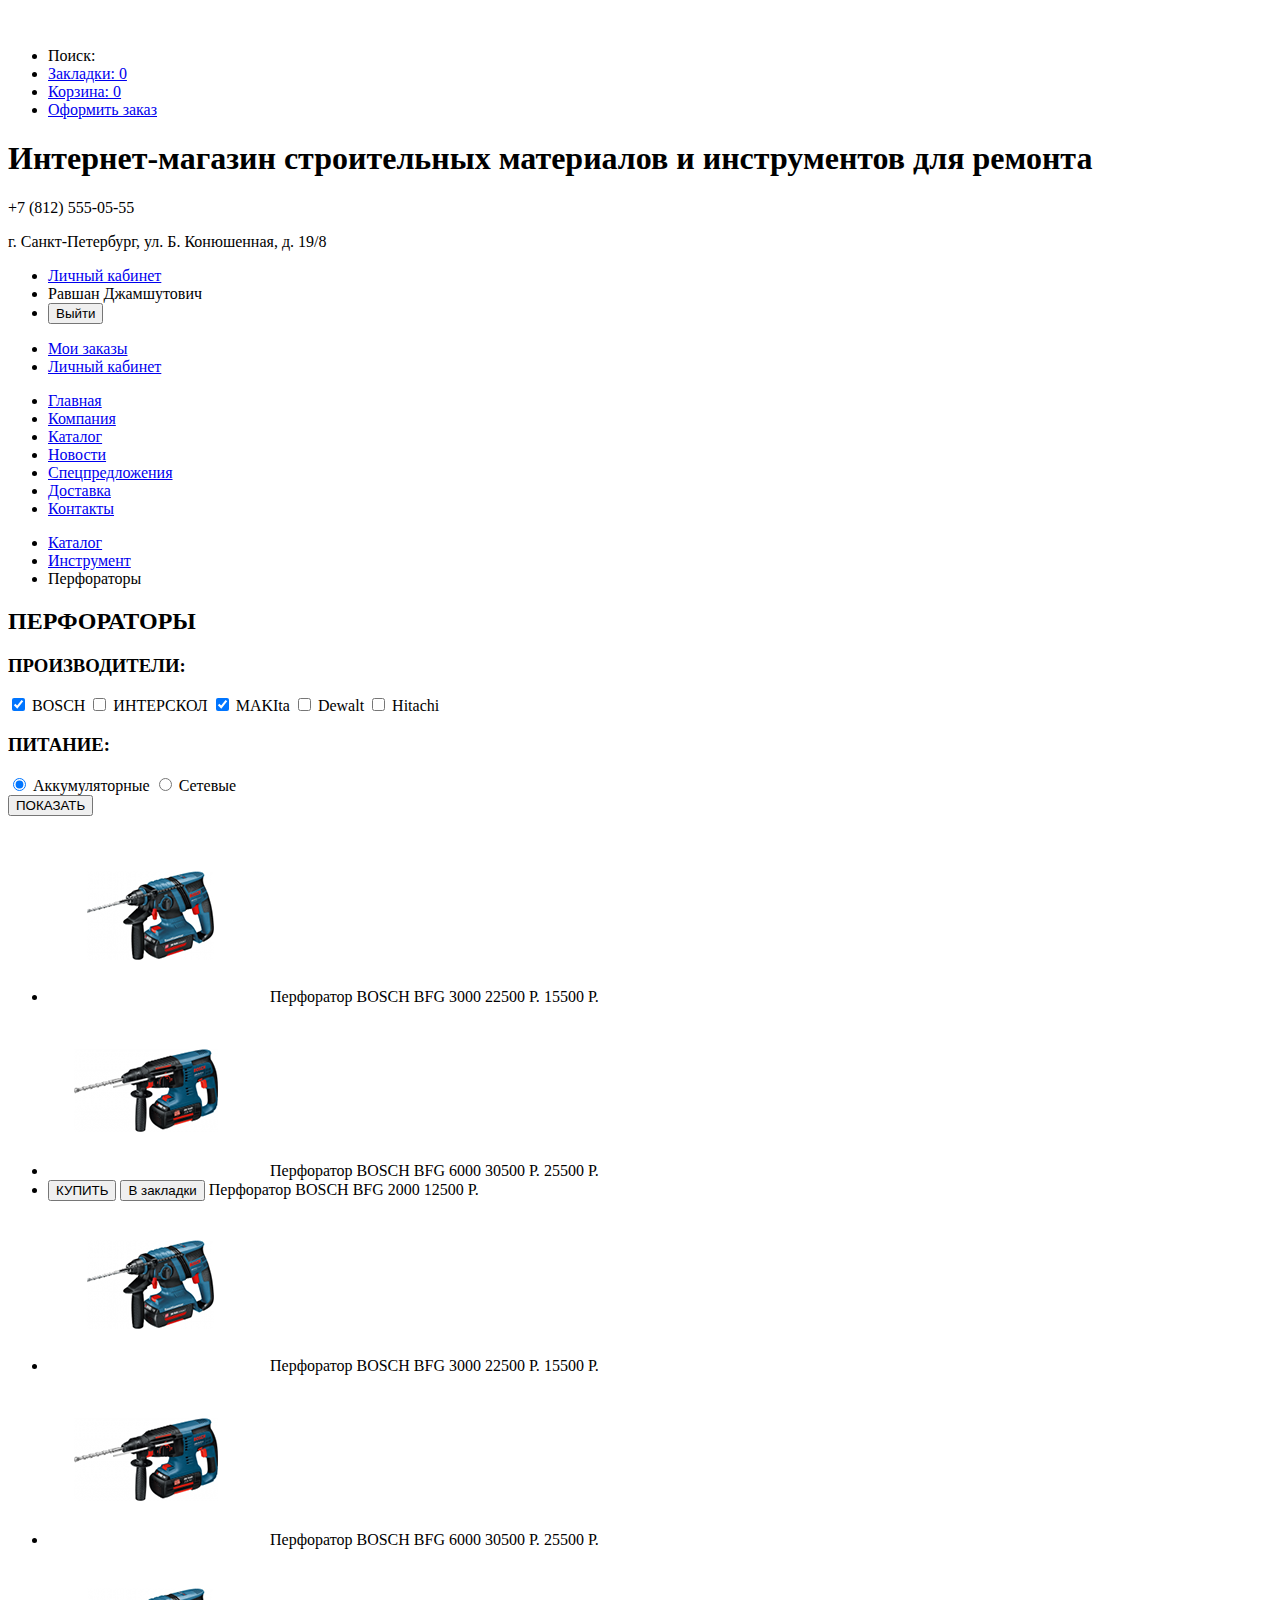
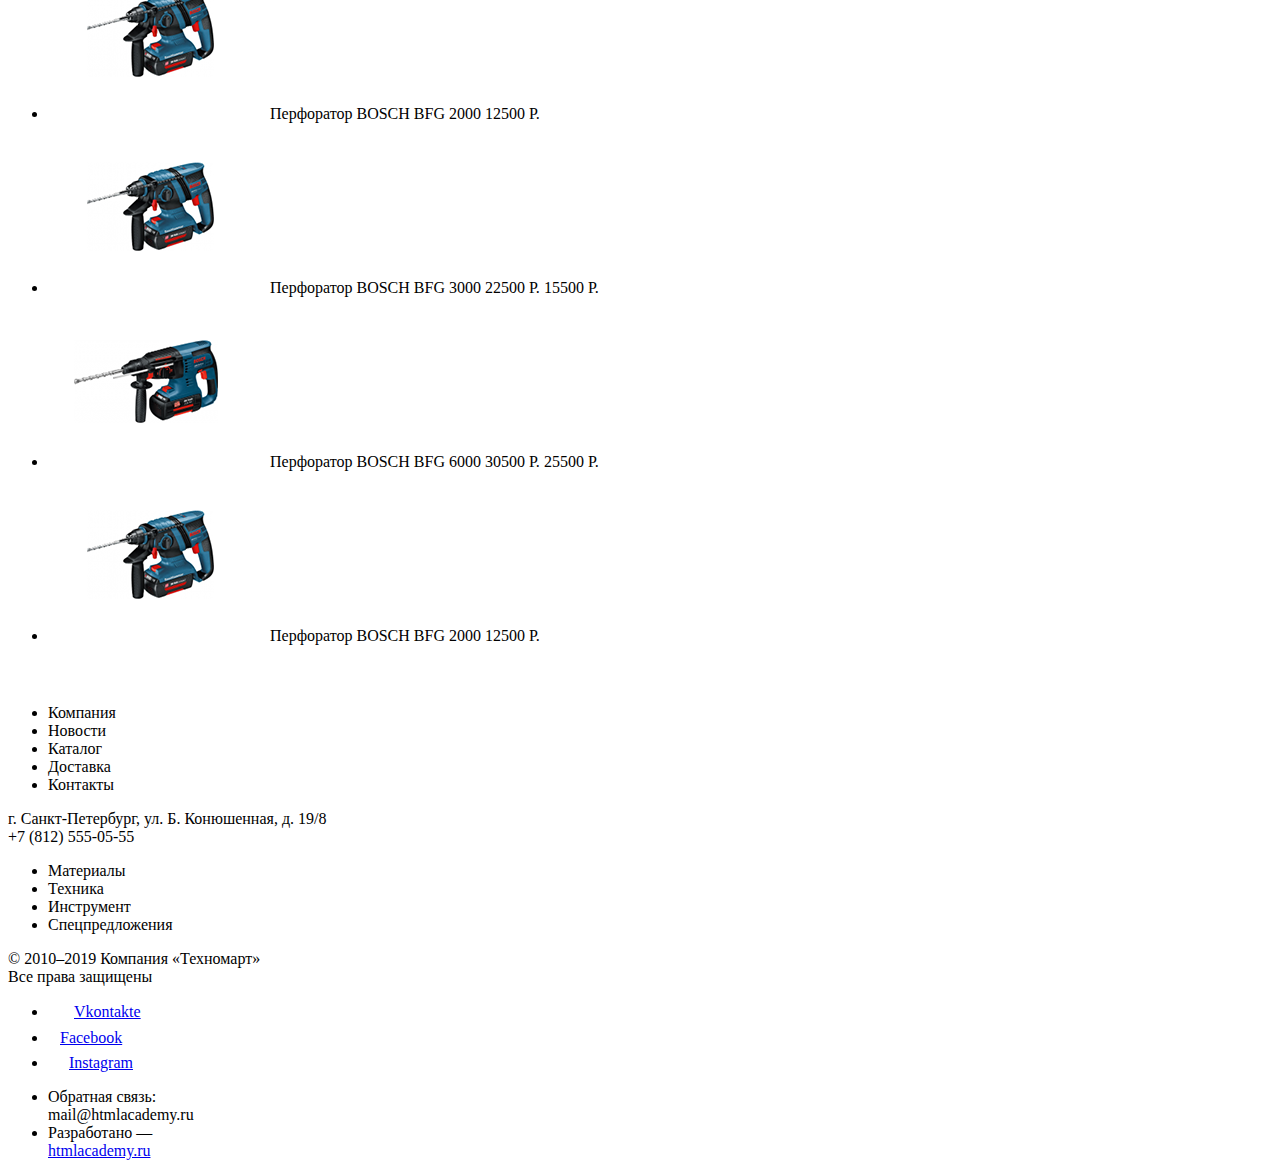
==== catalog.html @ ae0376f8 "Разметка проектов" ====
<!DOCTYPE html>
<html lang="ru">
  <head>
    <meta charset="utf-8">
    <title>Каталог ТЕХНОМАРТ</title>
  </head>
  <body>

    <header class="main-header">
    	<nav class="main-navigation">
    		<a href="index.html">
    			<img src="img/invalid-name.svg" width="109" height="19" alt="Логотип магазина Техномарт">
    		</a>
    		<ul class="product-navigation">
    			<li class="product-search">Поиск:</li>
    			<li><a href="#">Закладки: 0</a></li>
    			<li class="product-cart"><a href="#">Корзина: 0</a></li>
    			<li class="product-order"><a href="#">Оформить заказ</a></li>
    		</ul>
    		<h1 class="page-title">Интернет-магазин строительных материалов и инструментов для ремонта</h1>
    		<p class="phone-number">+7 (812) 555-05-55</p>
    		<p class="header-address">г. Санкт-Петербург, ул. Б. Конюшенная, д. 19/8</p>
			<ul class="user-bar">
                <li><a href="#">Личный кабинет</a></li>
                <li>Равшан Джамшутович</li>
				<li><button class="logout">Выйти</button></li>
            </ul>
            <ul class="user-links">    
                <li><a href="#">Мои заказы</a></li>
				<li><a href="#">Личный кабинет</a></li>
			</ul>
    		<ul class="site-navigation">
    			<li><a href="index.html">Главная</a></li>
    			<li><a href="#">Компания</a></li>
    			<li><a href="catalog.html">Каталог</a></li>
    			<li><a href="#">Новости</a></li>
    			<li><a href="#">Спецпредложения</a></li>
    			<li><a href="#">Доставка</a></li>
    			<li><a href="#">Контакты</a></li>
    		</ul>
    	</nav>
    </header>

    <main class="container">
    	<ul class="breadcrumbs">
            <li><a href="catalog.html">Каталог</a></li>
            <li><a href="#">Инструмент</a></li>
            <li class="breadcrumbs-current">Перфораторы</li>
        </ul>
        <h2 class="hammer-drills">ПЕРФОРАТОРЫ</h2>
        <!-- ФИЛЬТР: -->
        <!-- СОРТИРОВКА: -->
        <form action="#" method="post">
            <h3>ПРОИЗВОДИТЕЛИ:</h3>
            <label for="manufacturers">
                <input type="checkbox" name="BOSCH" id="manufacturers" checked> BOSCH
                <input type="checkbox" name="ИНТЕРСКОЛ" id="manufacturers"> ИНТЕРСКОЛ
                <input type="checkbox" name="MAKIta" id="manufacturers" checked> MAKIta
                <input type="checkbox" name="Dewalt" id="manufacturers"> Dewalt
                <input type="checkbox" name="Hitachi" id="manufacturers"> Hitachi
            </label>
        </form>
        <form action="#" method="post">
            <h3>ПИТАНИЕ:</h3>
            <label for="power-type">
                <input type="radio" name="Аккумуляторные" id="power-type" checked> Аккумуляторные
                <input type="radio" name="Сетевые" id="power-type"> Сетевые
            </label>
        </form>
        <button class="show">ПОКАЗАТЬ</button>
        <ul class="products-list">
            <li>
                <img src="img/item1/item.png" width="218" height="170" alt="Перфоратор BOSCH BFG 3000">
                <span class="product-name">Перфоратор BOSCH
                BFG 3000</span>
                <span class="product-old-price">22500 Р.</span>
                <span class="product-price">15500 Р.</span>
            </li>
            <li>
                <img src="img/item2/item.png" width="218" height="170" alt="Перфоратор BOSCH BFG 6000">
                <span class="product-name">Перфоратор BOSCH
                BFG 6000</span>
                <span class="product-old-price">30500 Р.</span>
                <span class="product-price">25500 Р.</span>
            </li>
            <li class="product-new">
                <button class="to-buy">КУПИТЬ</button>
                <button class="add-to-bookmarks">В закладки</button>
                <span class="product-name">Перфоратор BOSCH
                BFG 2000</span>
                
                <span class="product-price">12500 Р.</span>
            </li>
            <li>
                <img src="img/item4/item.png" width="218" height="170" alt="Перфоратор BOSCH BFG 3000">
                <span class="product-name">Перфоратор BOSCH
                BFG 3000</span>
                <span class="product-old-price">22500 Р.</span>
                <span class="product-price">15500 Р.</span>
            </li>
            <li>
                <img src="img/item5/item.png" width="218" height="170" alt="Перфоратор BOSCH BFG 6000">
                <span class="product-name">Перфоратор BOSCH
                BFG 6000</span>
                <span class="product-old-price">30500 Р.</span>
                <span class="product-price">25500 Р.</span>
            </li>
            <li>
                <img src="img/item6/item.png" width="218" height="170" alt="Перфоратор BOSCH BFG 2000">
                <span class="product-name">Перфоратор BOSCH
                BFG 2000</span>
                
                <span class="product-price">12500 Р.</span>
            </li>
            <li>
                <img src="img/item7/item.png" width="218" height="170" alt="Перфоратор BOSCH BFG 3000">
                <span class="product-name">Перфоратор BOSCH
                BFG 3000</span>
                <span class="product-old-price">22500 Р.</span>
                <span class="product-price">15500 Р.</span>
            </li>
            <li>
                <img src="img/item8/item.png" width="218" height="170" alt="Перфоратор BOSCH BFG 6000">
                <span class="product-name">Перфоратор BOSCH
                BFG 6000</span>
                <span class="product-old-price">30500 Р.</span>
                <span class="product-price">25500 Р.</span>
            </li>
            <li>
                <img src="img/item9/item.png" width="218" height="170" alt="Перфоратор BOSCH BFG 2000">
                <span class="product-name">Перфоратор BOSCH
                BFG 2000</span>
                
                <span class="product-price">12500 Р.</span>
            </li>
        </ul>
    </main>

    <footer class="main-footer">
        <section class="footer-top">
            <a class="footer-top-logo" href="index.html"><img src="img/invalid-name.svg" width="138" height="23" alt="Логотип магазина Техномарт"></a>
            <ul class="footer-top-navigation">
                <li>Компания</li>
                <li>Новости</li>
                <li>Каталог</li>
                <li>Доставка</li>
                <li>Контакты</li>
            </ul>
        </section>
        <section class="footer-middle">
            <p class="footer-address">
                г. Санкт-Петербург, ул. Б. Конюшенная, д. 19/8
                <br>
                +7 (812) 555-05-55
            </p>
            <ul class="footer-middle-navigation">
                <li>Материалы</li>
                <li>Техника</li>
                <li>Инструмент</li>
                <li>Спецпредложения</li>
            </ul>
        </section>
        <section class="footer-bottom">
            <p class="footer-copyright">
                © 2010–2019 Компания «Техномарт»
                <br>
                Все права защищены
            </p>
            <ul class="footer-social">
                <li><a href="#"><img src="img/vk-icon.svg" width="26" height="15" alt="Иконка Вконтакте">Vkontakte</a></li>
                <li><a href="#"><img src="img/fb-icon.svg" width="12" height="22" alt="Иконка Фейсбук">Facebook</a></li>
                <li><a href="#"><img src="img/insta-icon.svg" width="21" height="21" alt="Иконка Инстаграм">Instagram</a></li>
            </ul>
            <ul class="footer-info">
                <li>
                    Обратная связь:
                    <br>
                    <span class="footer-feedback">mail@htmlacademy.ru</span>
                </li>
                <li>
                    Разработано —
                    <br>
                    <span class="footer-developed"><a href="https://htmlacademy.ru">htmlacademy.ru</a></span>
                </li>
            </ul>
        </section>
    </footer>

  </body>
</html>
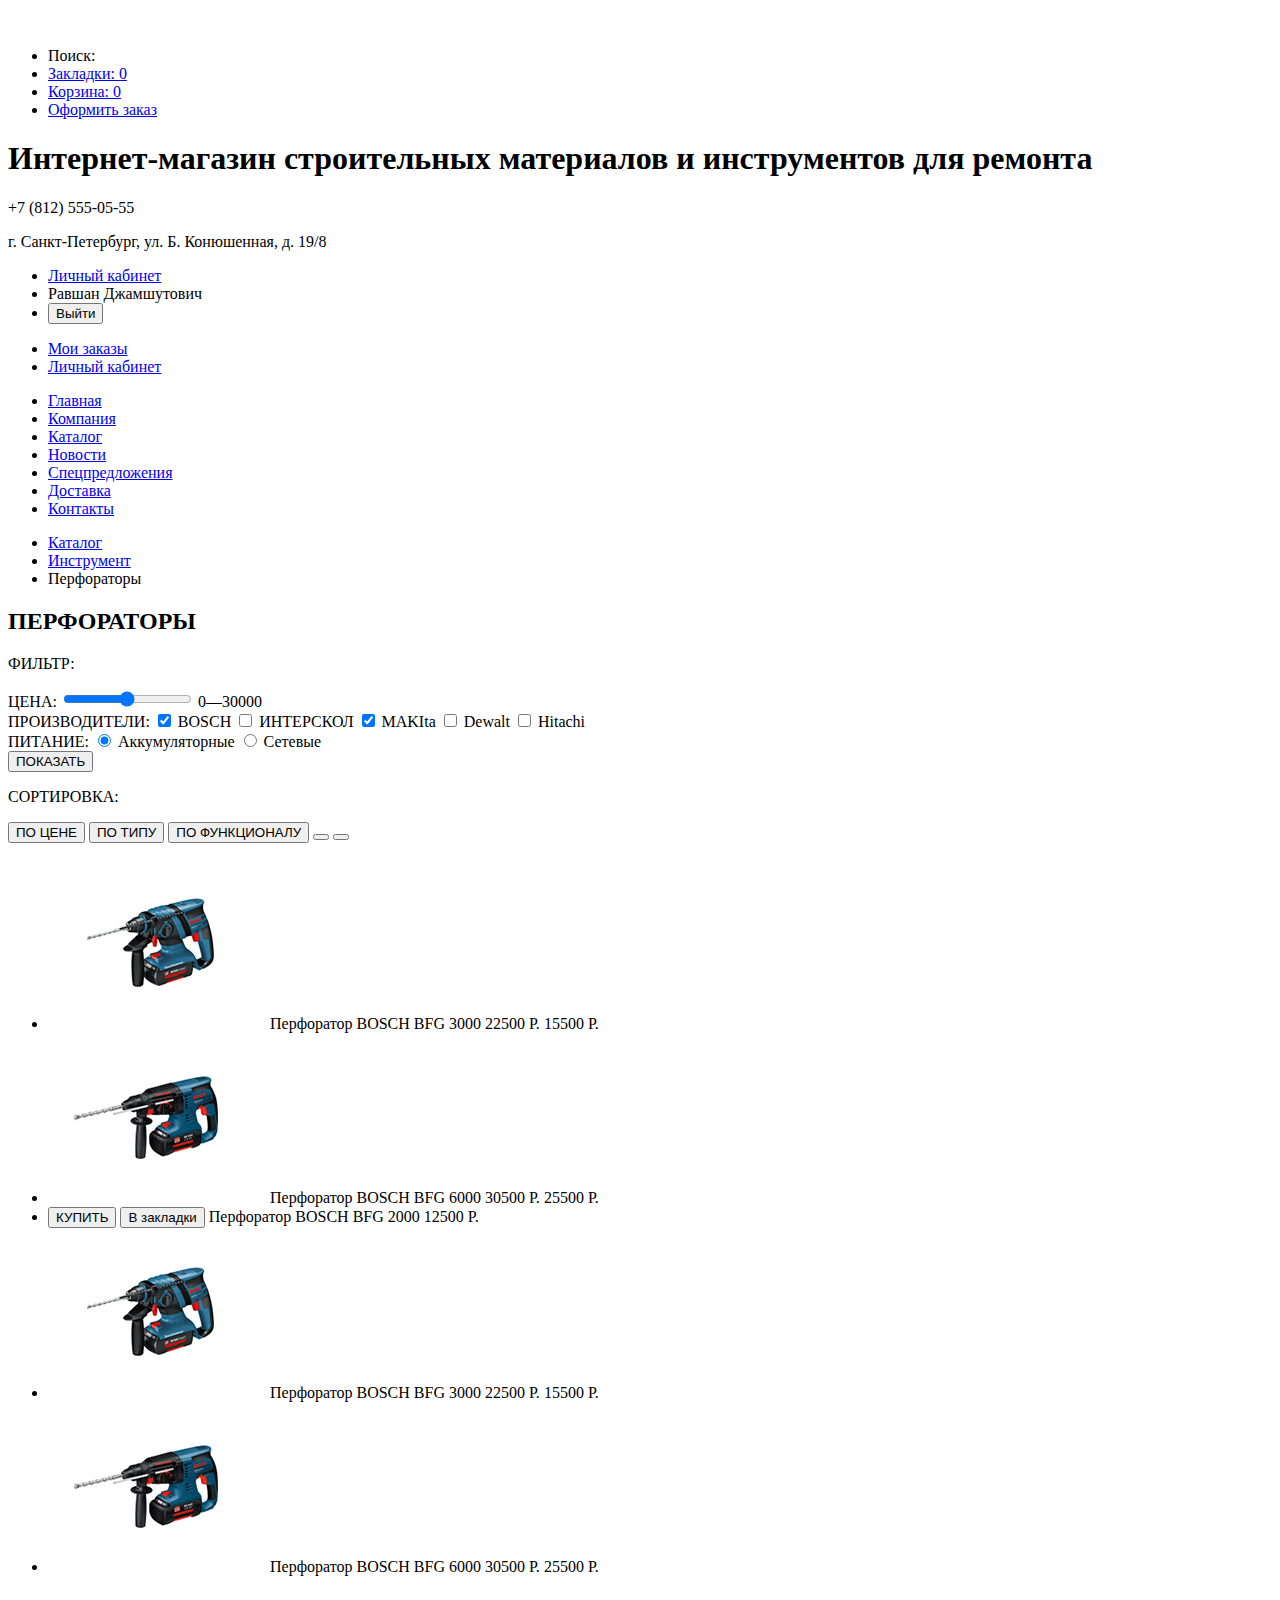
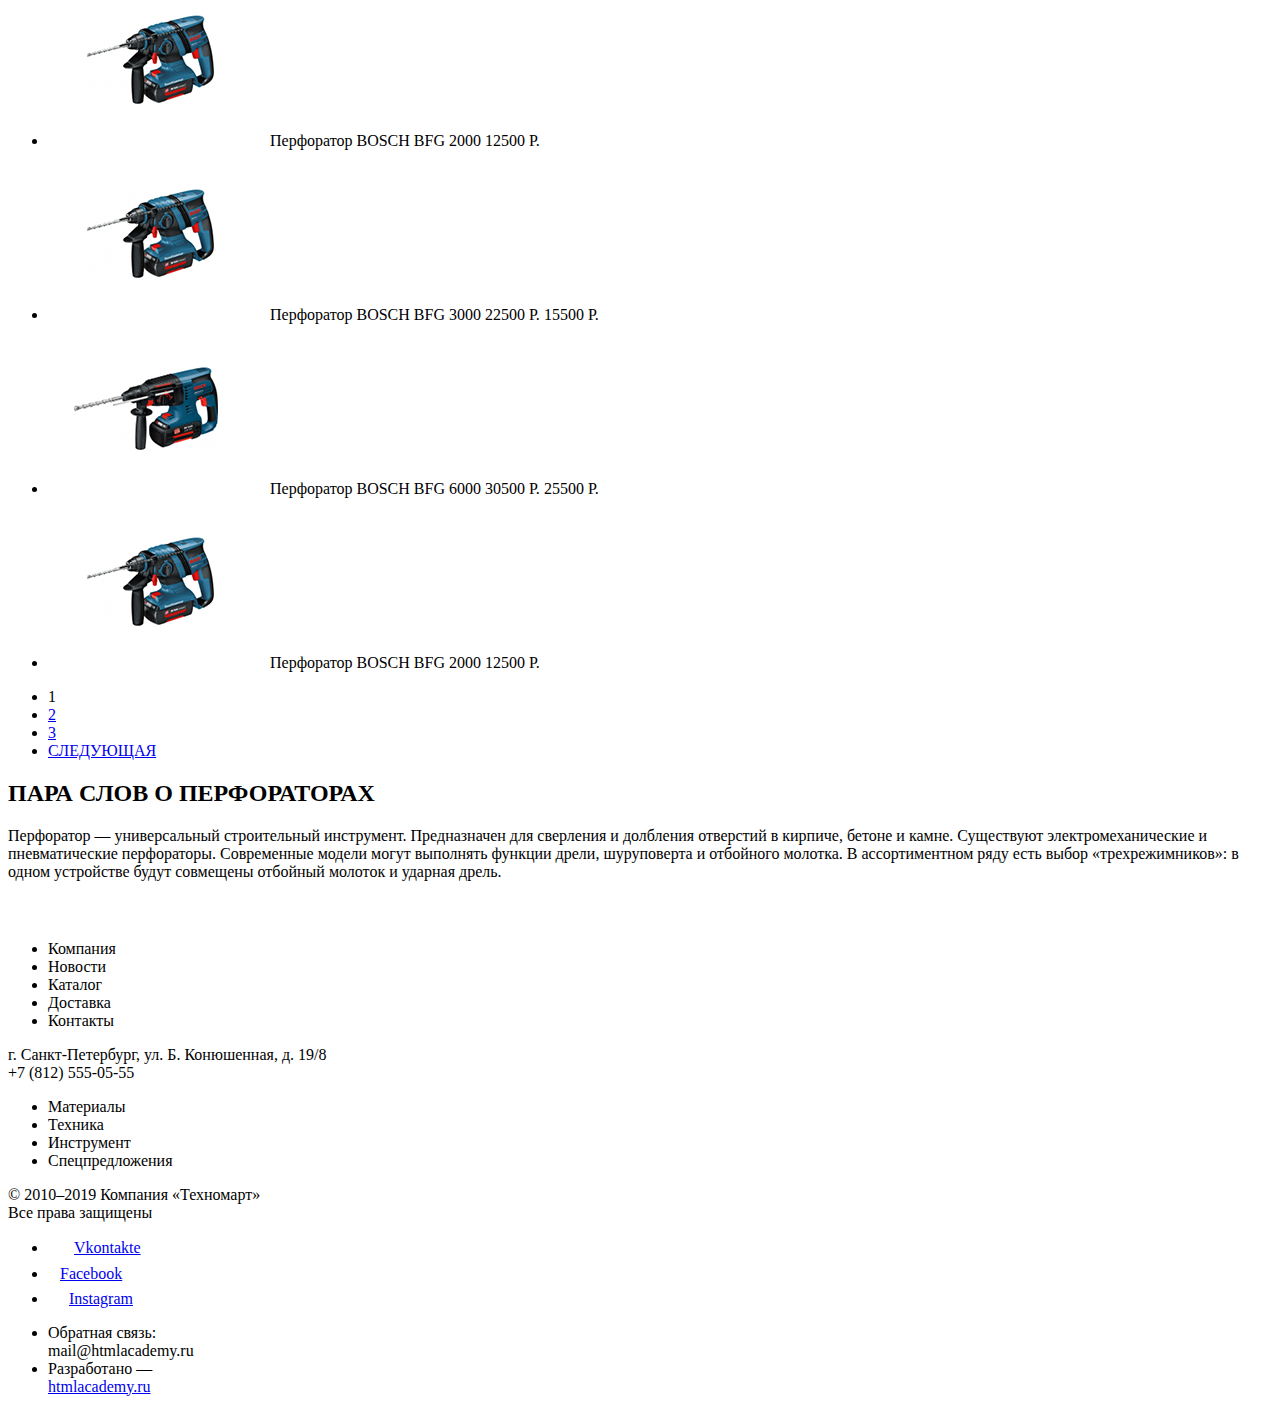
==== commit 2903f879: "Личный проект: дополняем разметку" ====
--- a/catalog.html
+++ b/catalog.html
@@ -48,92 +48,120 @@
             <li class="breadcrumbs-current">Перфораторы</li>
         </ul>
         <h2 class="hammer-drills">ПЕРФОРАТОРЫ</h2>
-        <!-- ФИЛЬТР: -->
-        <!-- СОРТИРОВКА: -->
-        <form action="#" method="post">
-            <h3>ПРОИЗВОДИТЕЛИ:</h3>
-            <label for="manufacturers">
-                <input type="checkbox" name="BOSCH" id="manufacturers" checked> BOSCH
-                <input type="checkbox" name="ИНТЕРСКОЛ" id="manufacturers"> ИНТЕРСКОЛ
-                <input type="checkbox" name="MAKIta" id="manufacturers" checked> MAKIta
-                <input type="checkbox" name="Dewalt" id="manufacturers"> Dewalt
-                <input type="checkbox" name="Hitachi" id="manufacturers"> Hitachi
-            </label>
-        </form>
-        <form action="#" method="post">
-            <h3>ПИТАНИЕ:</h3>
-            <label for="power-type">
-                <input type="radio" name="Аккумуляторные" id="power-type" checked> Аккумуляторные
-                <input type="radio" name="Сетевые" id="power-type"> Сетевые
-            </label>
-        </form>
-        <button class="show">ПОКАЗАТЬ</button>
-        <ul class="products-list">
-            <li>
-                <img src="img/item1/item.png" width="218" height="170" alt="Перфоратор BOSCH BFG 3000">
-                <span class="product-name">Перфоратор BOSCH
-                BFG 3000</span>
-                <span class="product-old-price">22500 Р.</span>
-                <span class="product-price">15500 Р.</span>
-            </li>
-            <li>
-                <img src="img/item2/item.png" width="218" height="170" alt="Перфоратор BOSCH BFG 6000">
-                <span class="product-name">Перфоратор BOSCH
-                BFG 6000</span>
-                <span class="product-old-price">30500 Р.</span>
-                <span class="product-price">25500 Р.</span>
-            </li>
-            <li class="product-new">
-                <button class="to-buy">КУПИТЬ</button>
-                <button class="add-to-bookmarks">В закладки</button>
-                <span class="product-name">Перфоратор BOSCH
-                BFG 2000</span>
+        <section class="filter">
+            <p>ФИЛЬТР:</p>
+            <form action="#" method="post">
+                <label>ЦЕНА:</label>
+                    <input type="range" name="price" min="0" max="30000">
+                    <output name="sum">0—30000</output>
+            </form>
+            <form action="#" method="post">
+            
+                <label for="manufacturers">ПРОИЗВОДИТЕЛИ:</label>
+                    <input type="checkbox" name="BOSCH" id="manufacturers" checked> BOSCH
+                    <input type="checkbox" name="ИНТЕРСКОЛ" id="manufacturers"> ИНТЕРСКОЛ
+                    <input type="checkbox" name="MAKIta" id="manufacturers" checked> MAKIta
+                    <input type="checkbox" name="Dewalt" id="manufacturers"> Dewalt
+                    <input type="checkbox" name="Hitachi" id="manufacturers"> Hitachi
+            
+            </form>
+            <form action="#" method="post">
+            
+                <label for="power-type">ПИТАНИЕ:</label>
+                    <input type="radio" name="Аккумуляторные" id="power-type" checked> Аккумуляторные
+                    <input type="radio" name="Сетевые" id="power-type"> Сетевые
+            
+            </form>
+            <button class="show">ПОКАЗАТЬ</button>
+        </section>
+        <section class="sorting-and-products">
+            <div class="sorting">
+                <p>СОРТИРОВКА:</p>
+                <button class="sorting-button">ПО ЦЕНЕ</button>
+                <button class="sorting-button">ПО ТИПУ</button>
+                <button class="sorting-button">ПО ФУНКЦИОНАЛУ</button>
+                <button class="sorting-buttonp-up"></button>
+                <button class="sorting-button-down"></button>
+            </div>
+            <ul class="products-list">
+                <li>
+                    <img src="img/item1/item.png" width="218" height="170" alt="Перфоратор BOSCH BFG 3000">
+                    <span class="product-name">Перфоратор BOSCH
+                    BFG 3000</span>
+                    <span class="product-old-price">22500 Р.</span>
+                    <span class="product-price">15500 Р.</span>
+                </li>
+                <li>
+                    <img src="img/item2/item.png" width="218" height="170" alt="Перфоратор BOSCH BFG 6000">
+                    <span class="product-name">Перфоратор BOSCH
+                    BFG 6000</span>
+                    <span class="product-old-price">30500 Р.</span>
+                    <span class="product-price">25500 Р.</span>
+                </li>
+                <li class="badge-new">
+                    <button class="to-buy">КУПИТЬ</button>
+                    <button class="add-to-bookmarks">В закладки</button>
+                    <span class="product-name">Перфоратор BOSCH
+                    BFG 2000</span>
                 
-                <span class="product-price">12500 Р.</span>
-            </li>
-            <li>
-                <img src="img/item4/item.png" width="218" height="170" alt="Перфоратор BOSCH BFG 3000">
-                <span class="product-name">Перфоратор BOSCH
-                BFG 3000</span>
-                <span class="product-old-price">22500 Р.</span>
-                <span class="product-price">15500 Р.</span>
-            </li>
-            <li>
-                <img src="img/item5/item.png" width="218" height="170" alt="Перфоратор BOSCH BFG 6000">
-                <span class="product-name">Перфоратор BOSCH
-                BFG 6000</span>
-                <span class="product-old-price">30500 Р.</span>
-                <span class="product-price">25500 Р.</span>
-            </li>
-            <li>
-                <img src="img/item6/item.png" width="218" height="170" alt="Перфоратор BOSCH BFG 2000">
-                <span class="product-name">Перфоратор BOSCH
-                BFG 2000</span>
+                    <span class="product-price">12500 Р.</span>
+                </li>
+                <li>
+                    <img src="img/item4/item.png" width="218" height="170" alt="Перфоратор BOSCH BFG 3000">
+                    <span class="product-name">Перфоратор BOSCH
+                    BFG 3000</span>
+                    <span class="product-old-price">22500 Р.</span>
+                    <span class="product-price">15500 Р.</span>
+                </li>
+                <li>
+                    <img src="img/item5/item.png" width="218" height="170" alt="Перфоратор BOSCH BFG 6000">
+                    <span class="product-name">Перфоратор BOSCH
+                    BFG 6000</span>
+                    <span class="product-old-price">30500 Р.</span>
+                    <span class="product-price">25500 Р.</span>
+                </li>
+                <li>
+                    <img src="img/item6/item.png" width="218" height="170" alt="Перфоратор BOSCH BFG 2000">
+                    <span class="product-name">Перфоратор BOSCH
+                    BFG 2000</span>
                 
-                <span class="product-price">12500 Р.</span>
-            </li>
-            <li>
-                <img src="img/item7/item.png" width="218" height="170" alt="Перфоратор BOSCH BFG 3000">
-                <span class="product-name">Перфоратор BOSCH
-                BFG 3000</span>
-                <span class="product-old-price">22500 Р.</span>
-                <span class="product-price">15500 Р.</span>
-            </li>
-            <li>
-                <img src="img/item8/item.png" width="218" height="170" alt="Перфоратор BOSCH BFG 6000">
-                <span class="product-name">Перфоратор BOSCH
-                BFG 6000</span>
-                <span class="product-old-price">30500 Р.</span>
-                <span class="product-price">25500 Р.</span>
-            </li>
-            <li>
-                <img src="img/item9/item.png" width="218" height="170" alt="Перфоратор BOSCH BFG 2000">
-                <span class="product-name">Перфоратор BOSCH
-                BFG 2000</span>
+                    <span class="product-price">12500 Р.</span>
+                </li>
+                <li>
+                    <img src="img/item7/item.png" width="218" height="170" alt="Перфоратор BOSCH BFG 3000">
+                    <span class="product-name">Перфоратор BOSCH
+                    BFG 3000</span>
+                    <span class="product-old-price">22500 Р.</span>
+                    <span class="product-price">15500 Р.</span>
+                </li>
+                <li>
+                    <img src="img/item8/item.png" width="218" height="170" alt="Перфоратор BOSCH BFG 6000">
+                    <span class="product-name">Перфоратор BOSCH
+                    BFG 6000</span>
+                    <span class="product-old-price">30500 Р.</span>
+                    <span class="product-price">25500 Р.</span>
+                </li>
+                <li>
+                    <img src="img/item9/item.png" width="218" height="170" alt="Перфоратор BOSCH BFG 2000">
+                    <span class="product-name">Перфоратор BOSCH
+                    BFG 2000</span>
                 
-                <span class="product-price">12500 Р.</span>
-            </li>
-        </ul>
+                    <span class="product-price">12500 Р.</span>
+                </li>
+            </ul>
+            <ul class="pagination-list">
+                <li class="pagination-item pagination-item-current">1</li>
+                <li class="pagination-item"><a href="#">2</a></li>
+                <li class="pagination-item"><a href="#">3</a></li>
+                <li class="pagination-item"><a href="#">СЛЕДУЮЩАЯ</a></li>
+            </ul>
+            
+        </section>
+        <section class="about-hammer-drills">
+            <h2>ПАРА СЛОВ О ПЕРФОРАТОРАХ</h2>
+            <p>Перфоратор — универсальный строительный инструмент. Предназначен для сверления и долбления отверстий в кирпиче, бетоне и камне.
+            Существуют электромеханические и пневматические перфораторы. Современные модели могут выполнять функции дрели, шуруповерта и отбойного молотка. В ассортиментном ряду есть выбор «трехрежимников»: в одном устройстве будут совмещены отбойный молоток и ударная дрель.</p>
+        </section>
     </main>
 
     <footer class="main-footer">
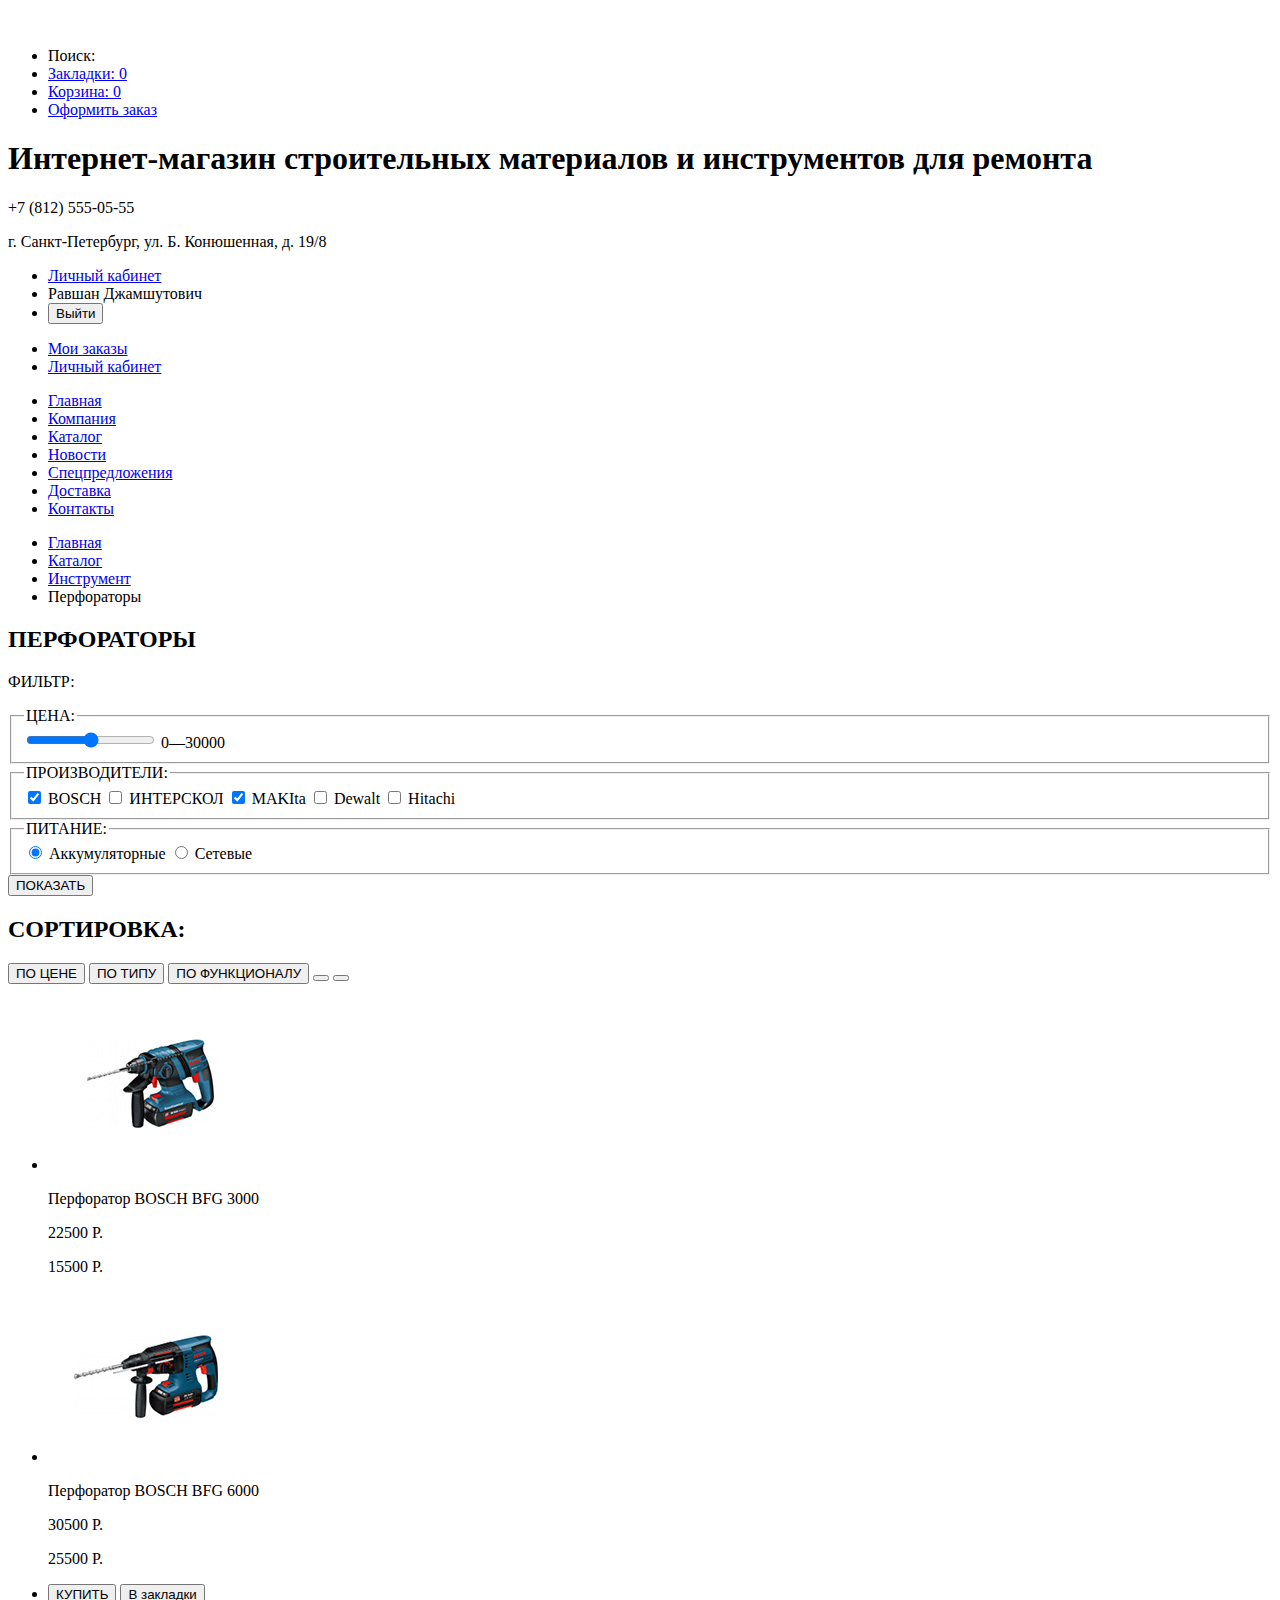
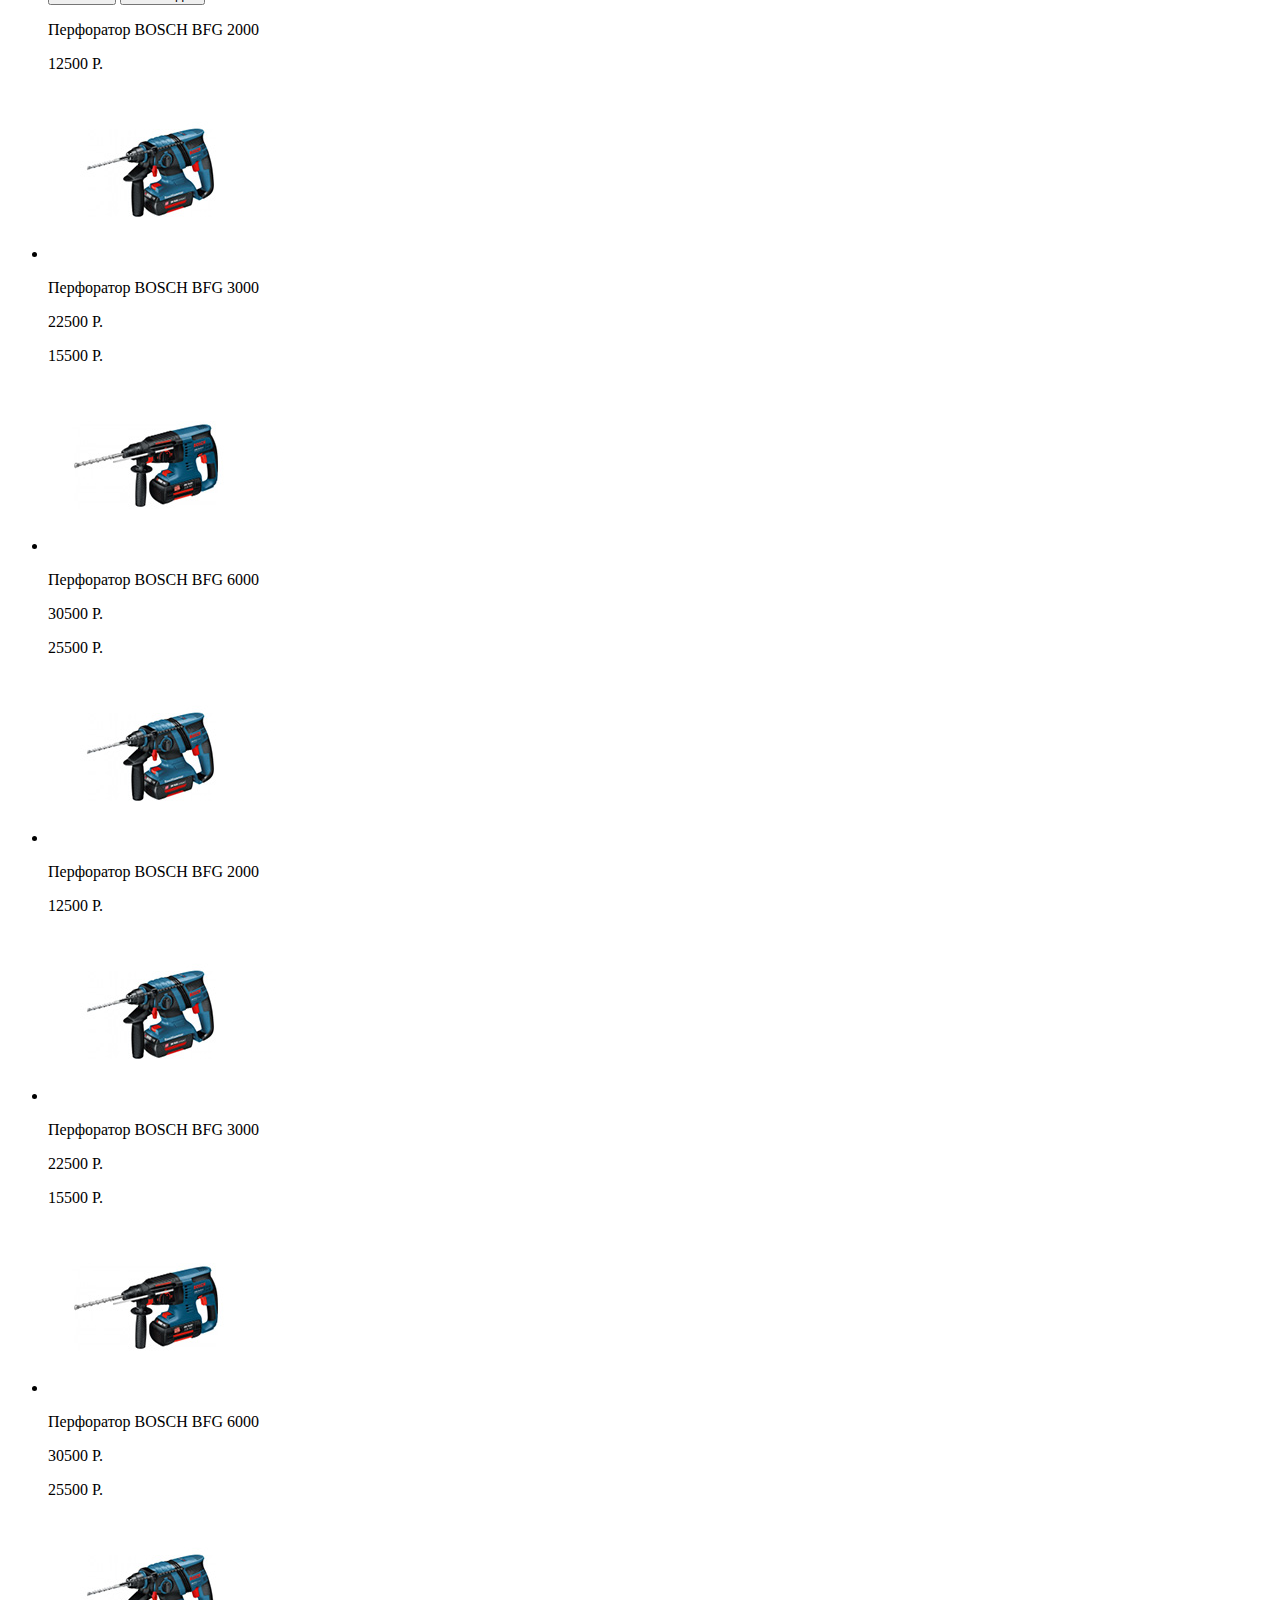
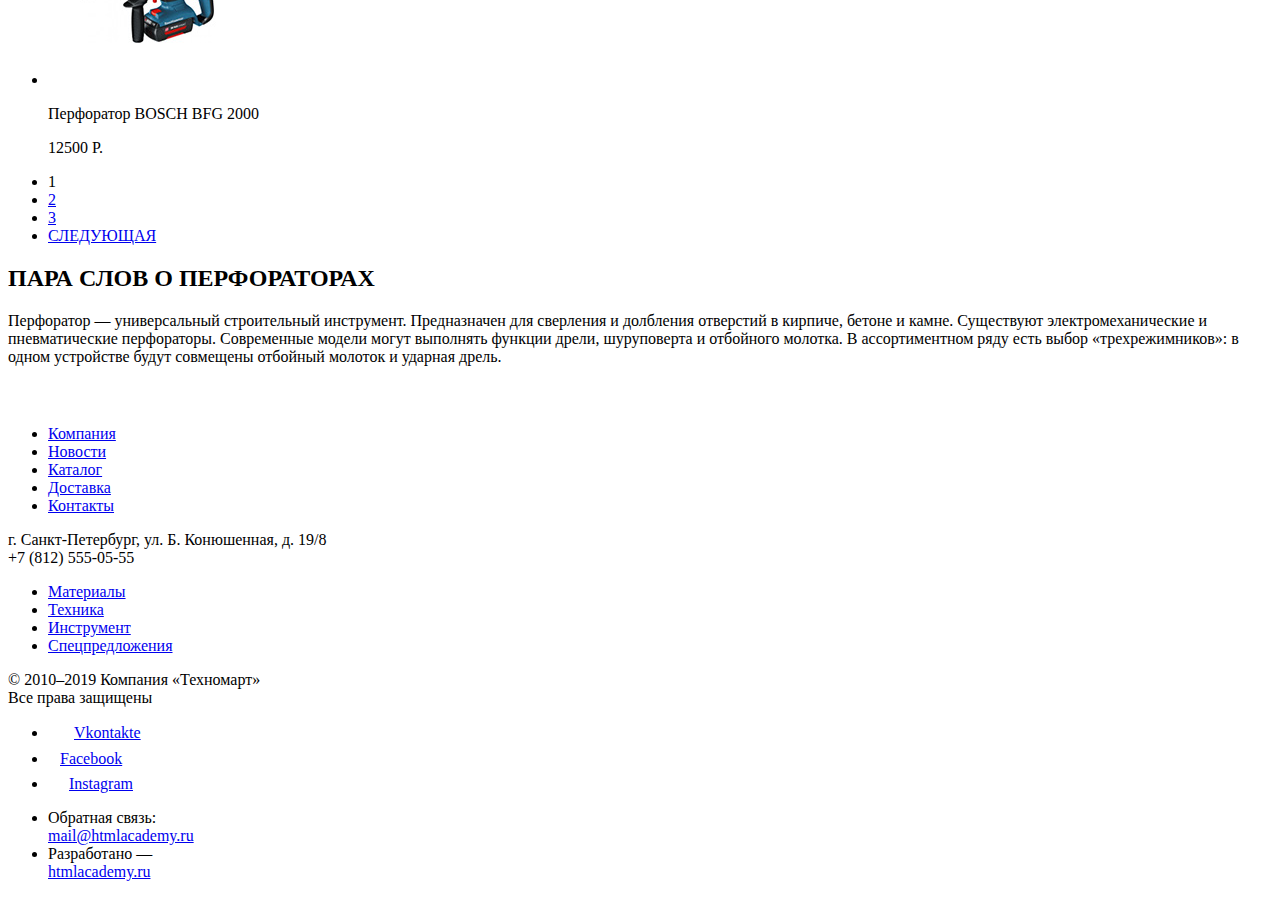
==== commit d02363a7: "Личный проект: дополняем разметку" ====
--- a/catalog.html
+++ b/catalog.html
@@ -9,7 +9,7 @@
     <header class="main-header">
     	<nav class="main-navigation">
     		<a href="index.html">
-    			<img src="img/invalid-name.svg" width="109" height="19" alt="Логотип магазина Техномарт">
+    			<img src="img/logo.svg" width="109" height="19" alt="Логотип магазина Техномарт">
     		</a>
     		<ul class="product-navigation">
     			<li class="product-search">Поиск:</li>
@@ -43,6 +43,7 @@
 
     <main class="container">
     	<ul class="breadcrumbs">
+            <li><a href="index.html">Главная</a></li>
             <li><a href="catalog.html">Каталог</a></li>
             <li><a href="#">Инструмент</a></li>
             <li class="breadcrumbs-current">Перфораторы</li>
@@ -51,32 +52,46 @@
         <section class="filter">
             <p>ФИЛЬТР:</p>
             <form action="#" method="post">
-                <label>ЦЕНА:</label>
-                    <input type="range" name="price" min="0" max="30000">
-                    <output name="sum">0—30000</output>
-            </form>
-            <form action="#" method="post">
-            
-                <label for="manufacturers">ПРОИЗВОДИТЕЛИ:</label>
-                    <input type="checkbox" name="BOSCH" id="manufacturers" checked> BOSCH
-                    <input type="checkbox" name="ИНТЕРСКОЛ" id="manufacturers"> ИНТЕРСКОЛ
-                    <input type="checkbox" name="MAKIta" id="manufacturers" checked> MAKIta
-                    <input type="checkbox" name="Dewalt" id="manufacturers"> Dewalt
-                    <input type="checkbox" name="Hitachi" id="manufacturers"> Hitachi
-            
-            </form>
-            <form action="#" method="post">
-            
-                <label for="power-type">ПИТАНИЕ:</label>
-                    <input type="radio" name="Аккумуляторные" id="power-type" checked> Аккумуляторные
-                    <input type="radio" name="Сетевые" id="power-type"> Сетевые
-            
-            </form>
-            <button class="show">ПОКАЗАТЬ</button>
+                <fieldset>
+                    <legend>ЦЕНА:</legend>
+                        <label>
+                        <input type="range" name="price" min="0" max="30000">
+                        </label>
+                        <output name="sum">0—30000</output>
+                </fieldset>
+                <fieldset>
+                    <legend>ПРОИЗВОДИТЕЛИ:</legend>
+                        <label>
+                        <input type="checkbox" name="BOSCH" checked> BOSCH
+                        </label>
+                        <label>
+                        <input type="checkbox" name="ИНТЕРСКОЛ"> ИНТЕРСКОЛ
+                        </label>
+                        <label>
+                        <input type="checkbox" name="MAKIta" checked> MAKIta
+                        </label>
+                        <label>
+                        <input type="checkbox" name="Dewalt"> Dewalt
+                        </label>
+                        <label>
+                        <input type="checkbox" name="Hitachi"> Hitachi
+                        </label>
+                </fieldset>
+                <fieldset>
+                    <legend>ПИТАНИЕ:</legend>
+                        <label>
+                        <input type="radio" name="Аккумуляторные" checked> Аккумуляторные
+                        </label>
+                        <label>
+                        <input type="radio" name="Сетевые"> Сетевые
+                        </label>
+                </fieldset>
+                <input type="submit" value="ПОКАЗАТЬ">
+                </form>
         </section>
         <section class="sorting-and-products">
             <div class="sorting">
-                <p>СОРТИРОВКА:</p>
+                <h2>СОРТИРОВКА:</h2>
                 <button class="sorting-button">ПО ЦЕНЕ</button>
                 <button class="sorting-button">ПО ТИПУ</button>
                 <button class="sorting-button">ПО ФУНКЦИОНАЛУ</button>
@@ -84,69 +99,69 @@
                 <button class="sorting-button-down"></button>
             </div>
             <ul class="products-list">
-                <li>
-                    <img src="img/item1/item.png" width="218" height="170" alt="Перфоратор BOSCH BFG 3000">
-                    <span class="product-name">Перфоратор BOSCH
-                    BFG 3000</span>
-                    <span class="product-old-price">22500 Р.</span>
-                    <span class="product-price">15500 Р.</span>
-                </li>
-                <li>
-                    <img src="img/item2/item.png" width="218" height="170" alt="Перфоратор BOSCH BFG 6000">
-                    <span class="product-name">Перфоратор BOSCH
-                    BFG 6000</span>
-                    <span class="product-old-price">30500 Р.</span>
-                    <span class="product-price">25500 Р.</span>
-                </li>
-                <li class="badge-new">
+                <li class="catalog-item">
+                    <img src="img/item1/item.jpg" width="218" height="170" alt="Перфоратор BOSCH BFG 3000">
+                    <p class="product-name">Перфоратор BOSCH
+                    BFG 3000</p>
+                    <p class="product-old-price">22500 Р.</p>
+                    <p class="product-price">15500 Р.</p>
+                </li>
+                <li class="catalog-item">
+                    <img src="img/item2/item.jpg" width="218" height="170" alt="Перфоратор BOSCH BFG 6000">
+                    <p class="product-name">Перфоратор BOSCH
+                    BFG 6000</p>
+                    <p class="product-old-price">30500 Р.</p>
+                    <p class="product-price">25500 Р.</p>
+                </li>
+                <li class="catalog-item badge-new">
                     <button class="to-buy">КУПИТЬ</button>
                     <button class="add-to-bookmarks">В закладки</button>
-                    <span class="product-name">Перфоратор BOSCH
-                    BFG 2000</span>
+                    <p class="product-name">Перфоратор BOSCH
+                    BFG 2000</p>
                 
-                    <span class="product-price">12500 Р.</span>
-                </li>
-                <li>
-                    <img src="img/item4/item.png" width="218" height="170" alt="Перфоратор BOSCH BFG 3000">
-                    <span class="product-name">Перфоратор BOSCH
-                    BFG 3000</span>
-                    <span class="product-old-price">22500 Р.</span>
-                    <span class="product-price">15500 Р.</span>
-                </li>
-                <li>
-                    <img src="img/item5/item.png" width="218" height="170" alt="Перфоратор BOSCH BFG 6000">
-                    <span class="product-name">Перфоратор BOSCH
-                    BFG 6000</span>
-                    <span class="product-old-price">30500 Р.</span>
-                    <span class="product-price">25500 Р.</span>
-                </li>
-                <li>
-                    <img src="img/item6/item.png" width="218" height="170" alt="Перфоратор BOSCH BFG 2000">
-                    <span class="product-name">Перфоратор BOSCH
-                    BFG 2000</span>
+                    <p class="product-price">12500 Р.</p>
+                </li>
+                <li class="catalog-item">
+                    <img src="img/item4/item.jpg" width="218" height="170" alt="Перфоратор BOSCH BFG 3000">
+                    <p class="product-name">Перфоратор BOSCH
+                    BFG 3000</p>
+                    <p class="product-old-price">22500 Р.</p>
+                    <p class="product-price">15500 Р.</p>
+                </li>
+                <li class="catalog-item">
+                    <img src="img/item5/item.jpg" width="218" height="170" alt="Перфоратор BOSCH BFG 6000">
+                    <p class="product-name">Перфоратор BOSCH
+                    BFG 6000</p>
+                    <p class="product-old-price">30500 Р.</p>
+                    <p class="product-price">25500 Р.</p>
+                </li>
+                <li class="catalog-item">
+                    <img src="img/item6/item.jpg" width="218" height="170" alt="Перфоратор BOSCH BFG 2000">
+                    <p class="product-name">Перфоратор BOSCH
+                    BFG 2000</p>
                 
-                    <span class="product-price">12500 Р.</span>
-                </li>
-                <li>
-                    <img src="img/item7/item.png" width="218" height="170" alt="Перфоратор BOSCH BFG 3000">
-                    <span class="product-name">Перфоратор BOSCH
-                    BFG 3000</span>
-                    <span class="product-old-price">22500 Р.</span>
-                    <span class="product-price">15500 Р.</span>
-                </li>
-                <li>
-                    <img src="img/item8/item.png" width="218" height="170" alt="Перфоратор BOSCH BFG 6000">
-                    <span class="product-name">Перфоратор BOSCH
-                    BFG 6000</span>
-                    <span class="product-old-price">30500 Р.</span>
-                    <span class="product-price">25500 Р.</span>
-                </li>
-                <li>
-                    <img src="img/item9/item.png" width="218" height="170" alt="Перфоратор BOSCH BFG 2000">
-                    <span class="product-name">Перфоратор BOSCH
-                    BFG 2000</span>
+                    <p class="product-price">12500 Р.</p>
+                </li>
+                <li class="catalog-item">
+                    <img src="img/item7/item.jpg" width="218" height="170" alt="Перфоратор BOSCH BFG 3000">
+                    <p class="product-name">Перфоратор BOSCH
+                    BFG 3000</p>
+                    <p class="product-old-price">22500 Р.</p>
+                    <p class="product-price">15500 Р.</p>
+                </li>
+                <li class="catalog-item">
+                    <img src="img/item8/item.jpg" width="218" height="170" alt="Перфоратор BOSCH BFG 6000">
+                    <p class="product-name">Перфоратор BOSCH
+                    BFG 6000</p>
+                    <p class="product-old-price">30500 Р.</p>
+                    <p class="product-price">25500 Р.</p>
+                </li>
+                <li class="catalog-item">
+                    <img src="img/item9/item.jpg" width="218" height="170" alt="Перфоратор BOSCH BFG 2000">
+                    <p class="product-name">Перфоратор BOSCH
+                    BFG 2000</p>
                 
-                    <span class="product-price">12500 Р.</span>
+                    <p class="product-price">12500 Р.</p>
                 </li>
             </ul>
             <ul class="pagination-list">
@@ -166,13 +181,13 @@
 
     <footer class="main-footer">
         <section class="footer-top">
-            <a class="footer-top-logo" href="index.html"><img src="img/invalid-name.svg" width="138" height="23" alt="Логотип магазина Техномарт"></a>
+            <a class="footer-top-logo" href="index.html"><img src="img/logo.svg" width="138" height="23" alt="Логотип магазина Техномарт"></a>
             <ul class="footer-top-navigation">
-                <li>Компания</li>
-                <li>Новости</li>
-                <li>Каталог</li>
-                <li>Доставка</li>
-                <li>Контакты</li>
+                <li><a href="#"> Компания</a></li>
+                <li><a href="#"> Новости</a></li>
+                <li><a href="catalog.html"> Каталог</a></li>
+                <li><a href="#"> Доставка</a></li>
+                <li><a href="#"> Контакты</a></li>
             </ul>
         </section>
         <section class="footer-middle">
@@ -182,10 +197,10 @@
                 +7 (812) 555-05-55
             </p>
             <ul class="footer-middle-navigation">
-                <li>Материалы</li>
-                <li>Техника</li>
-                <li>Инструмент</li>
-                <li>Спецпредложения</li>
+                <li><a href="#"> Материалы</a></li>
+                <li><a href="#"> Техника</a></li>
+                <li><a href="#"> Инструмент</a></li>
+                <li><a href="#"> Спецпредложения</a></li>
             </ul>
         </section>
         <section class="footer-bottom">
@@ -203,12 +218,12 @@
                 <li>
                     Обратная связь:
                     <br>
-                    <span class="footer-feedback">mail@htmlacademy.ru</span>
+                    <a href="mailto:mail@htmlacademy.ru">mail@htmlacademy.ru</a>
                 </li>
                 <li>
                     Разработано —
                     <br>
-                    <span class="footer-developed"><a href="https://htmlacademy.ru">htmlacademy.ru</a></span>
+                    <a class="footer-copyright" href="https://htmlacademy.ru/intensive/htmlcss">htmlacademy.ru</a>
                 </li>
             </ul>
         </section>
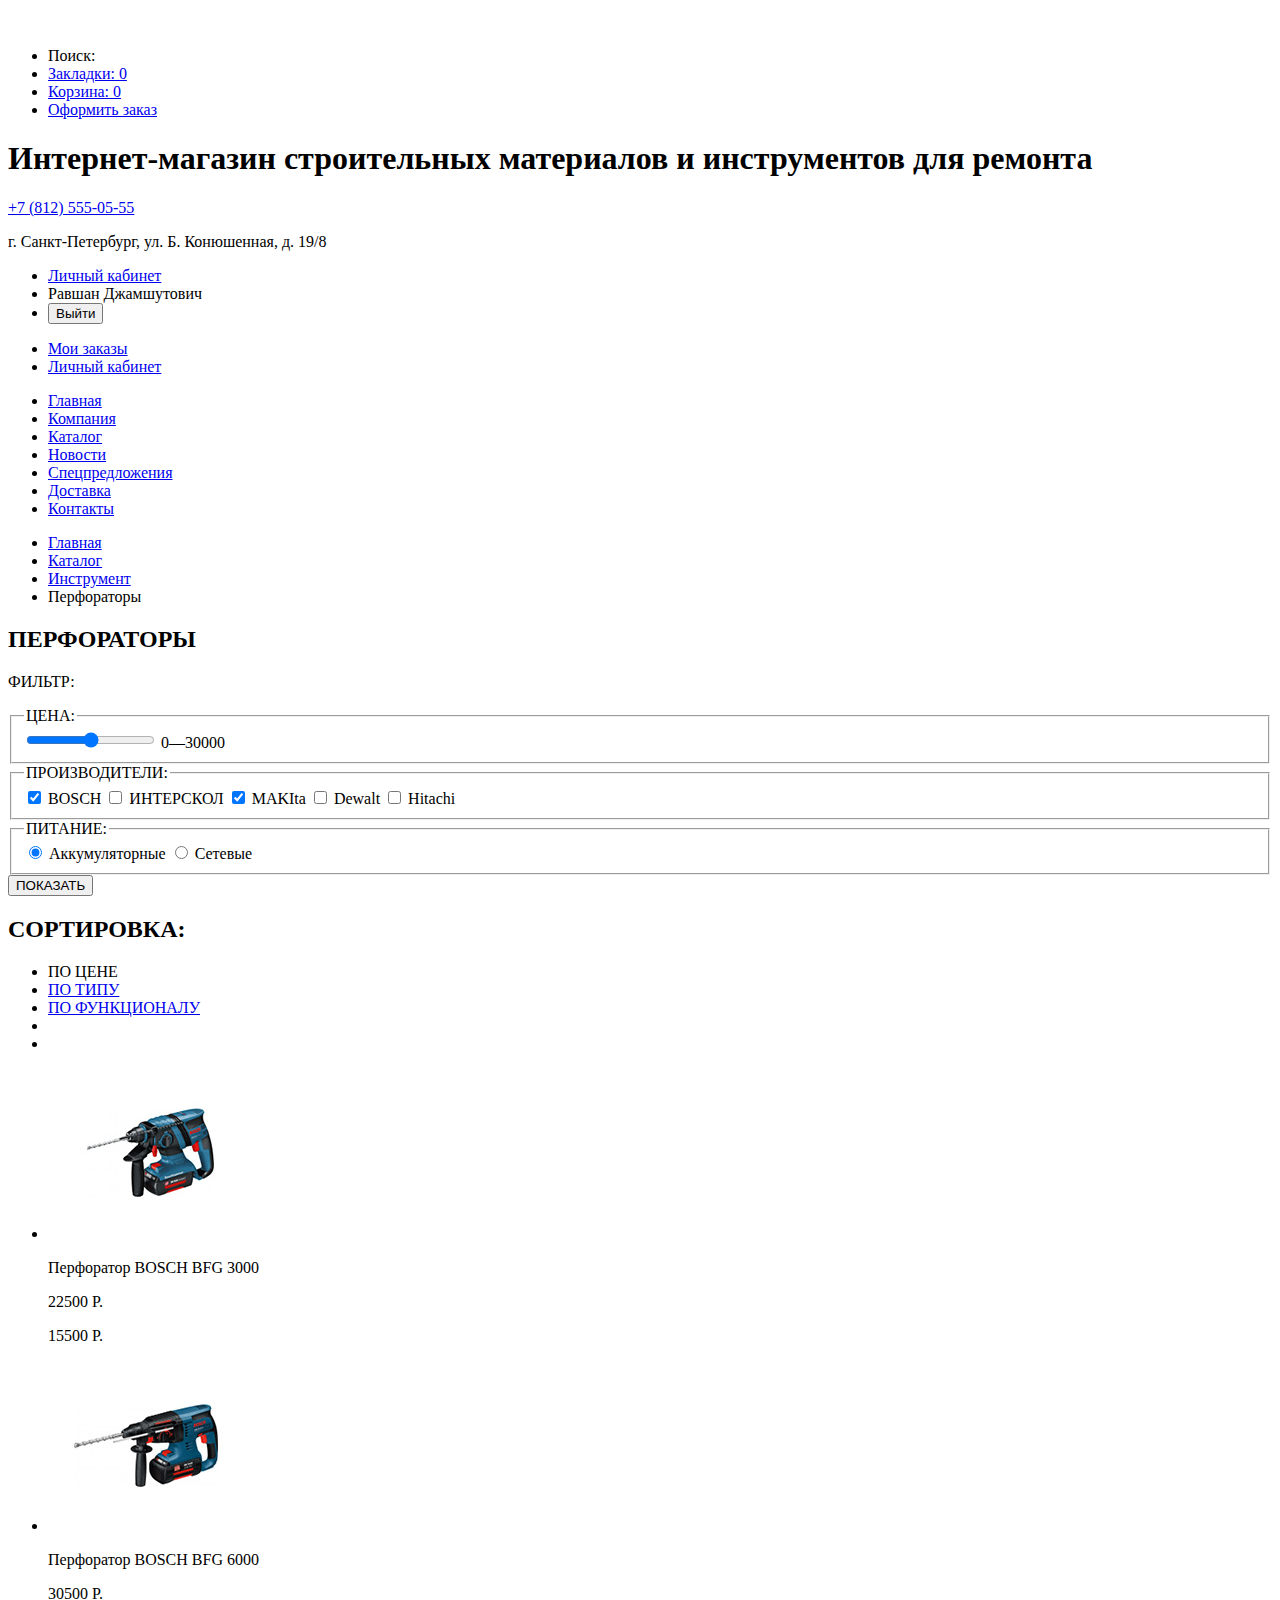
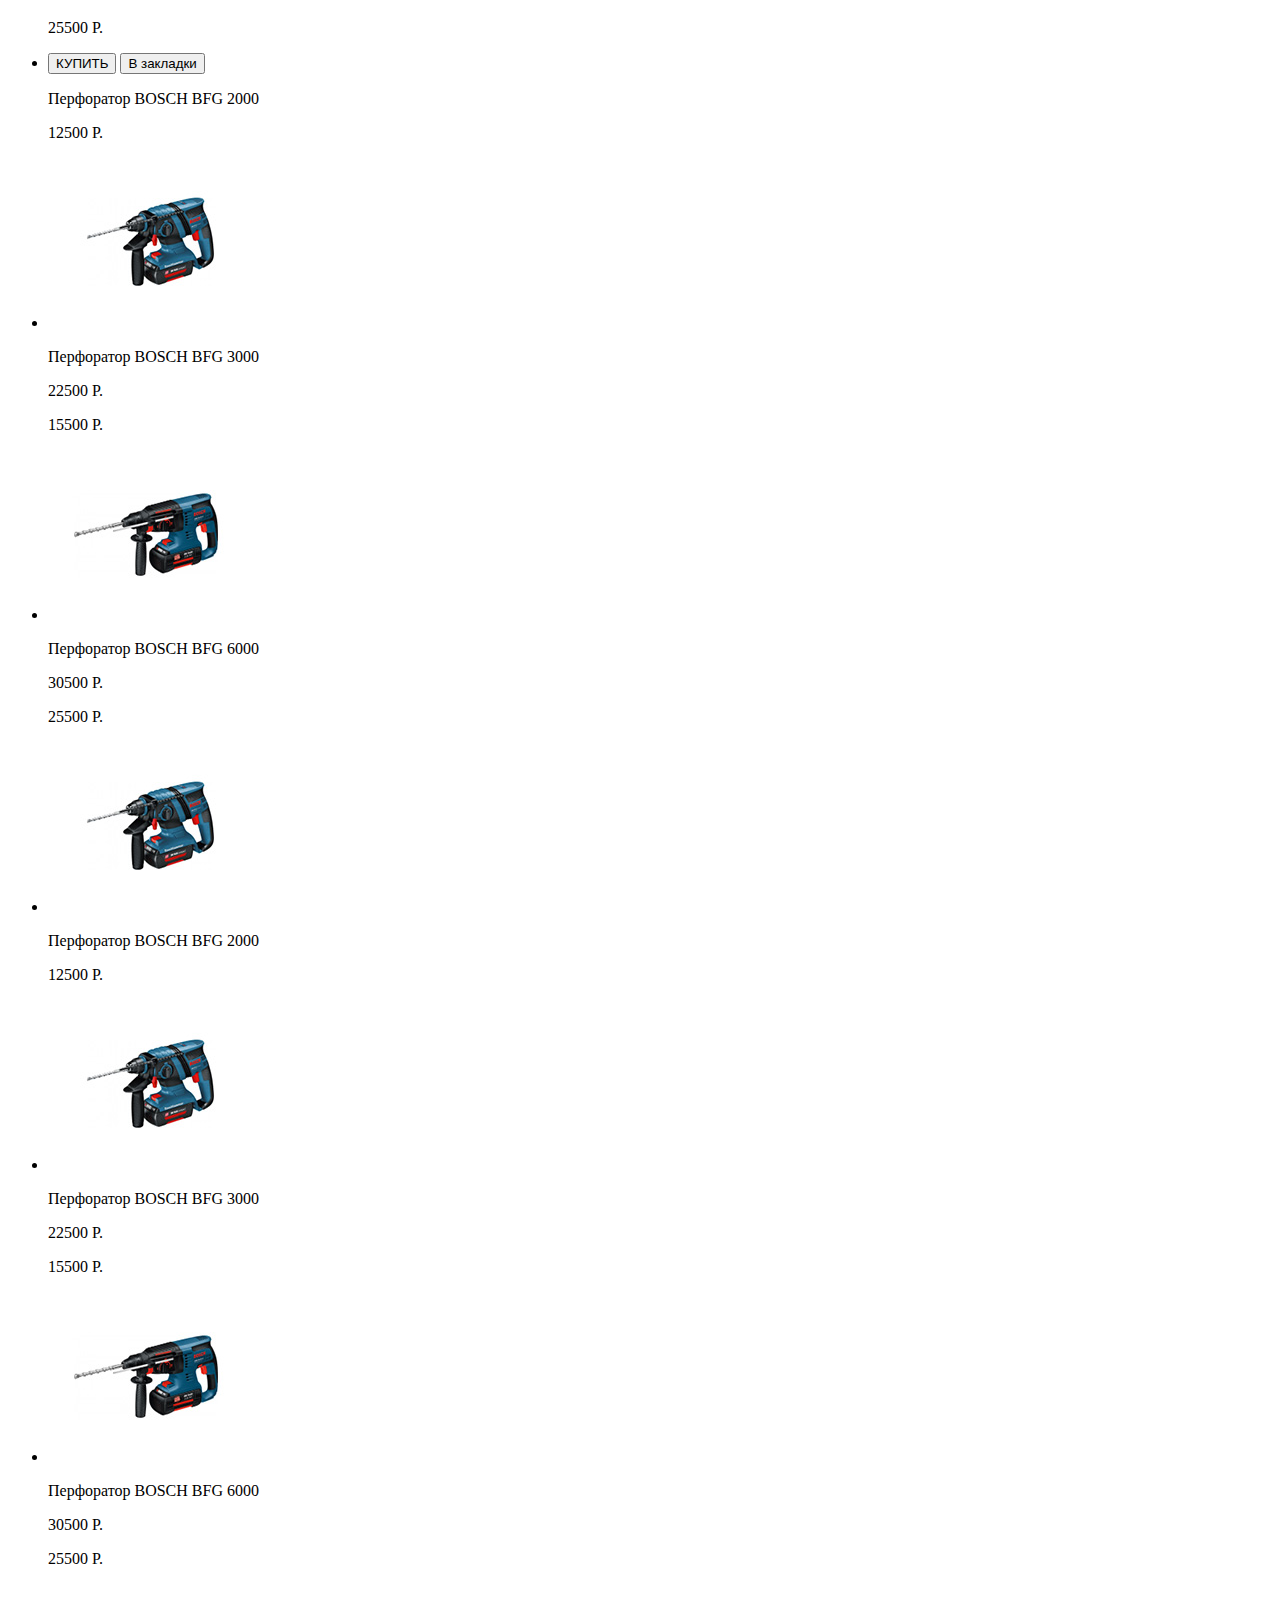
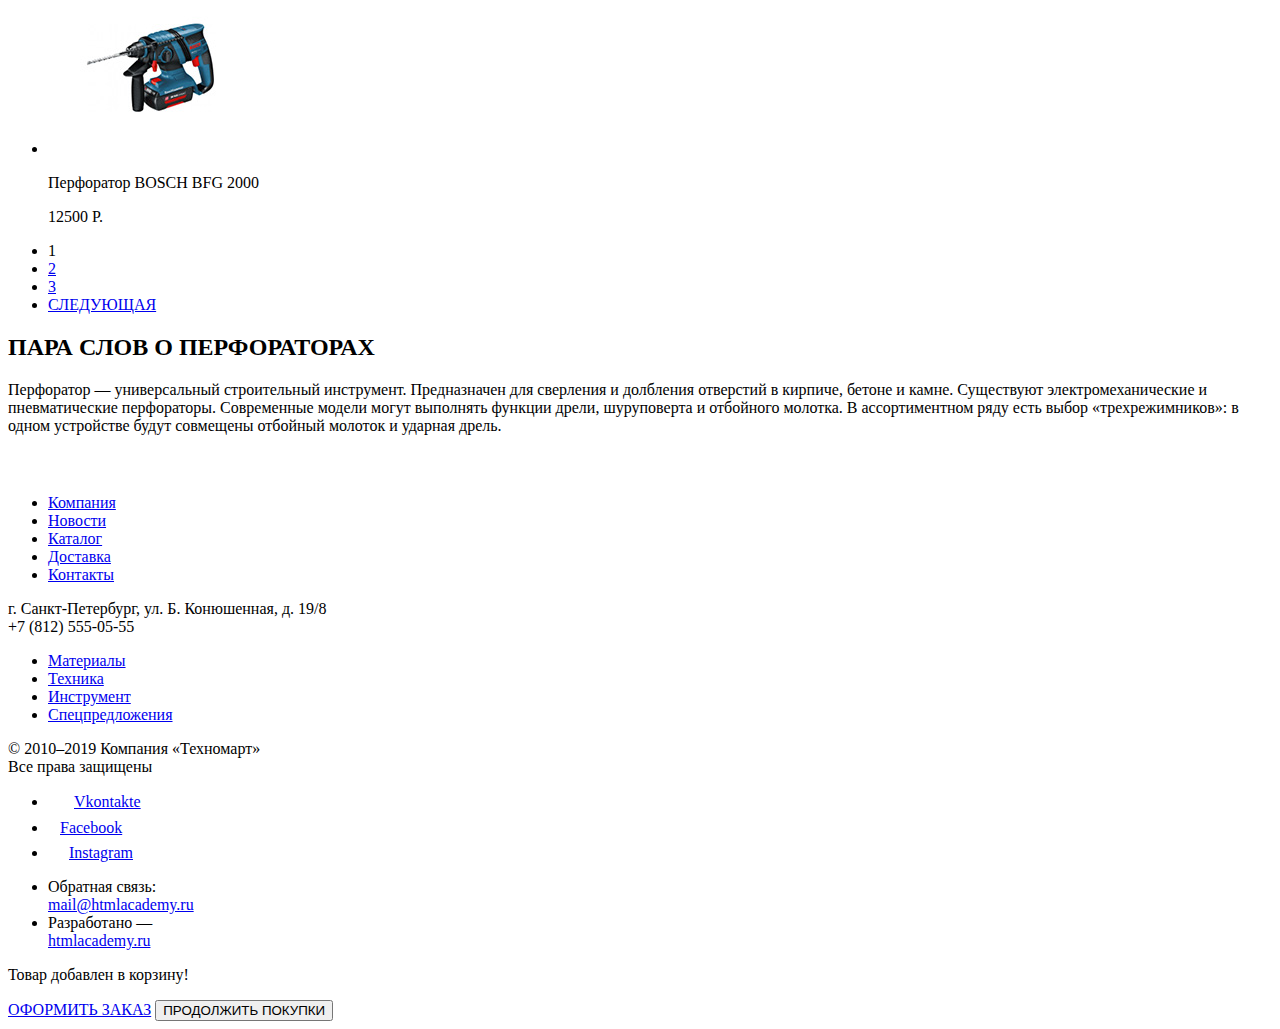
==== commit cc307d81: "Личный проект: дополняем разметку" ====
--- a/catalog.html
+++ b/catalog.html
@@ -13,22 +13,22 @@
     		</a>
     		<ul class="product-navigation">
     			<li class="product-search">Поиск:</li>
-    			<li><a href="#">Закладки: 0</a></li>
+    			<li><a class="product-bookmarks" href="#">Закладки: 0</a></li>
     			<li class="product-cart"><a href="#">Корзина: 0</a></li>
     			<li class="product-order"><a href="#">Оформить заказ</a></li>
     		</ul>
     		<h1 class="page-title">Интернет-магазин строительных материалов и инструментов для ремонта</h1>
-    		<p class="phone-number">+7 (812) 555-05-55</p>
+    		<a class="phone-number" href="tel:+78125550555">+7 (812) 555-05-55</a> <!-- Возможно кнопка? -->
     		<p class="header-address">г. Санкт-Петербург, ул. Б. Конюшенная, д. 19/8</p>
-			<ul class="user-bar">
-                <li><a href="#">Личный кабинет</a></li>
-                <li>Равшан Джамшутович</li>
-				<li><button class="logout">Выйти</button></li>
-            </ul>
-            <ul class="user-links">    
-                <li><a href="#">Мои заказы</a></li>
-				<li><a href="#">Личный кабинет</a></li>
-			</ul>
+			  <ul class="user-bar">
+          <li><a href="#">Личный кабинет</a></li>
+          <li>Равшан Джамшутович</li>
+				  <li><button class="logout" type="button">Выйти</button></li>
+        </ul>
+        <ul class="user-links">
+          <li><a href="#">Мои заказы</a></li>
+				  <li><a href="#">Личный кабинет</a></li>
+			  </ul>
     		<ul class="site-navigation">
     			<li><a href="index.html">Главная</a></li>
     			<li><a href="#">Компания</a></li>
@@ -43,191 +43,199 @@
 
     <main class="container">
     	<ul class="breadcrumbs">
-            <li><a href="index.html">Главная</a></li>
-            <li><a href="catalog.html">Каталог</a></li>
-            <li><a href="#">Инструмент</a></li>
-            <li class="breadcrumbs-current">Перфораторы</li>
-        </ul>
-        <h2 class="hammer-drills">ПЕРФОРАТОРЫ</h2>
-        <section class="filter">
-            <p>ФИЛЬТР:</p>
-            <form action="#" method="post">
-                <fieldset>
-                    <legend>ЦЕНА:</legend>
-                        <label>
-                        <input type="range" name="price" min="0" max="30000">
-                        </label>
-                        <output name="sum">0—30000</output>
-                </fieldset>
-                <fieldset>
-                    <legend>ПРОИЗВОДИТЕЛИ:</legend>
-                        <label>
-                        <input type="checkbox" name="BOSCH" checked> BOSCH
-                        </label>
-                        <label>
-                        <input type="checkbox" name="ИНТЕРСКОЛ"> ИНТЕРСКОЛ
-                        </label>
-                        <label>
-                        <input type="checkbox" name="MAKIta" checked> MAKIta
-                        </label>
-                        <label>
-                        <input type="checkbox" name="Dewalt"> Dewalt
-                        </label>
-                        <label>
-                        <input type="checkbox" name="Hitachi"> Hitachi
-                        </label>
-                </fieldset>
-                <fieldset>
-                    <legend>ПИТАНИЕ:</legend>
-                        <label>
-                        <input type="radio" name="Аккумуляторные" checked> Аккумуляторные
-                        </label>
-                        <label>
-                        <input type="radio" name="Сетевые"> Сетевые
-                        </label>
-                </fieldset>
-                <input type="submit" value="ПОКАЗАТЬ">
-                </form>
-        </section>
-        <section class="sorting-and-products">
-            <div class="sorting">
-                <h2>СОРТИРОВКА:</h2>
-                <button class="sorting-button">ПО ЦЕНЕ</button>
-                <button class="sorting-button">ПО ТИПУ</button>
-                <button class="sorting-button">ПО ФУНКЦИОНАЛУ</button>
-                <button class="sorting-buttonp-up"></button>
-                <button class="sorting-button-down"></button>
-            </div>
-            <ul class="products-list">
-                <li class="catalog-item">
-                    <img src="img/item1/item.jpg" width="218" height="170" alt="Перфоратор BOSCH BFG 3000">
-                    <p class="product-name">Перфоратор BOSCH
-                    BFG 3000</p>
-                    <p class="product-old-price">22500 Р.</p>
-                    <p class="product-price">15500 Р.</p>
-                </li>
-                <li class="catalog-item">
-                    <img src="img/item2/item.jpg" width="218" height="170" alt="Перфоратор BOSCH BFG 6000">
-                    <p class="product-name">Перфоратор BOSCH
-                    BFG 6000</p>
-                    <p class="product-old-price">30500 Р.</p>
-                    <p class="product-price">25500 Р.</p>
-                </li>
-                <li class="catalog-item badge-new">
-                    <button class="to-buy">КУПИТЬ</button>
-                    <button class="add-to-bookmarks">В закладки</button>
-                    <p class="product-name">Перфоратор BOSCH
-                    BFG 2000</p>
-                
-                    <p class="product-price">12500 Р.</p>
-                </li>
-                <li class="catalog-item">
-                    <img src="img/item4/item.jpg" width="218" height="170" alt="Перфоратор BOSCH BFG 3000">
-                    <p class="product-name">Перфоратор BOSCH
-                    BFG 3000</p>
-                    <p class="product-old-price">22500 Р.</p>
-                    <p class="product-price">15500 Р.</p>
-                </li>
-                <li class="catalog-item">
-                    <img src="img/item5/item.jpg" width="218" height="170" alt="Перфоратор BOSCH BFG 6000">
-                    <p class="product-name">Перфоратор BOSCH
-                    BFG 6000</p>
-                    <p class="product-old-price">30500 Р.</p>
-                    <p class="product-price">25500 Р.</p>
-                </li>
-                <li class="catalog-item">
-                    <img src="img/item6/item.jpg" width="218" height="170" alt="Перфоратор BOSCH BFG 2000">
-                    <p class="product-name">Перфоратор BOSCH
-                    BFG 2000</p>
-                
-                    <p class="product-price">12500 Р.</p>
-                </li>
-                <li class="catalog-item">
-                    <img src="img/item7/item.jpg" width="218" height="170" alt="Перфоратор BOSCH BFG 3000">
-                    <p class="product-name">Перфоратор BOSCH
-                    BFG 3000</p>
-                    <p class="product-old-price">22500 Р.</p>
-                    <p class="product-price">15500 Р.</p>
-                </li>
-                <li class="catalog-item">
-                    <img src="img/item8/item.jpg" width="218" height="170" alt="Перфоратор BOSCH BFG 6000">
-                    <p class="product-name">Перфоратор BOSCH
-                    BFG 6000</p>
-                    <p class="product-old-price">30500 Р.</p>
-                    <p class="product-price">25500 Р.</p>
-                </li>
-                <li class="catalog-item">
-                    <img src="img/item9/item.jpg" width="218" height="170" alt="Перфоратор BOSCH BFG 2000">
-                    <p class="product-name">Перфоратор BOSCH
-                    BFG 2000</p>
-                
-                    <p class="product-price">12500 Р.</p>
-                </li>
-            </ul>
-            <ul class="pagination-list">
-                <li class="pagination-item pagination-item-current">1</li>
-                <li class="pagination-item"><a href="#">2</a></li>
-                <li class="pagination-item"><a href="#">3</a></li>
-                <li class="pagination-item"><a href="#">СЛЕДУЮЩАЯ</a></li>
-            </ul>
-            
-        </section>
-        <section class="about-hammer-drills">
-            <h2>ПАРА СЛОВ О ПЕРФОРАТОРАХ</h2>
-            <p>Перфоратор — универсальный строительный инструмент. Предназначен для сверления и долбления отверстий в кирпиче, бетоне и камне.
-            Существуют электромеханические и пневматические перфораторы. Современные модели могут выполнять функции дрели, шуруповерта и отбойного молотка. В ассортиментном ряду есть выбор «трехрежимников»: в одном устройстве будут совмещены отбойный молоток и ударная дрель.</p>
-        </section>
+        <li><a href="index.html">Главная</a></li>
+        <li><a href="catalog.html">Каталог</a></li>
+        <li><a href="#">Инструмент</a></li>
+        <li class="breadcrumbs-current">Перфораторы</li>
+      </ul>
+      <h2 class="hammer-drills">ПЕРФОРАТОРЫ</h2>
+      <section class="filter">
+        <p>ФИЛЬТР:</p>
+        <form action="#" method="post">
+            <fieldset>
+              <legend>ЦЕНА:</legend>
+                <label>
+                <input type="range" name="price" min="0" max="30000">
+                </label>
+                <output name="sum">0—30000</output>
+            </fieldset>
+            <fieldset>
+              <legend>ПРОИЗВОДИТЕЛИ:</legend>
+                <label>
+                <input type="checkbox" name="BOSCH" checked> BOSCH
+                </label>
+                <label>
+                <input type="checkbox" name="ИНТЕРСКОЛ"> ИНТЕРСКОЛ
+                </label>
+                <label>
+                <input type="checkbox" name="MAKIta" checked> MAKIta
+                </label>
+                <label>
+                <input type="checkbox" name="Dewalt"> Dewalt
+                </label>
+                <label>
+                <input type="checkbox" name="Hitachi"> Hitachi
+                </label>
+            </fieldset>
+            <fieldset>
+              <legend>ПИТАНИЕ:</legend>
+                <label>
+                <input type="radio" name="Аккумуляторные" checked> Аккумуляторные
+                </label>
+                <label>
+                <input type="radio" name="Сетевые"> Сетевые
+                </label>
+            </fieldset>
+            <button type="button">ПОКАЗАТЬ</button>
+        </form>
+      </section>
+      <section class="sorting-and-products">
+        <div class="sorting">
+          <h2>СОРТИРОВКА:</h2>
+          <ul>
+            <li class="sorting-current">ПО ЦЕНЕ</li>
+            <li class="sorting-button"><a href="#">ПО ТИПУ</a></li>
+            <li class="sorting-button"><a href="#">ПО ФУНКЦИОНАЛУ</a></li>
+            <li class="sorting-button-current"></li>
+            <li class="sorting-button-down"><a href="#"></a></li>
+          </ul>
+        </div>
+        <ul class="products-list">
+          <li class="catalog-item">
+            <img src="img/item1/item.jpg" width="218" height="170" alt="Перфоратор BOSCH BFG 3000">
+            <p class="product-name">Перфоратор BOSCH
+            BFG 3000</p>
+            <p class="product-old-price">22500 Р.</p>
+            <p class="product-price">15500 Р.</p>
+          </li>
+          <li class="catalog-item">
+            <img src="img/item2/item.jpg" width="218" height="170" alt="Перфоратор BOSCH BFG 6000">
+            <p class="product-name">Перфоратор BOSCH
+            BFG 6000</p>
+            <p class="product-old-price">30500 Р.</p>
+            <p class="product-price">25500 Р.</p>
+          </li>
+          <li class="catalog-item badge-new">
+            <button class="to-buy" type="button">КУПИТЬ</button>
+            <button class="add-to-bookmarks" type="button">В закладки</button>
+            <p class="product-name">Перфоратор BOSCH
+            BFG 2000</p>
+
+            <p class="product-price">12500 Р.</p>
+          </li>
+          <li class="catalog-item">
+            <img src="img/item4/item.jpg" width="218" height="170" alt="Перфоратор BOSCH BFG 3000">
+            <p class="product-name">Перфоратор BOSCH
+            BFG 3000</p>
+            <p class="product-old-price">22500 Р.</p>
+            <p class="product-price">15500 Р.</p>
+          </li>
+          <li class="catalog-item">
+            <img src="img/item5/item.jpg" width="218" height="170" alt="Перфоратор BOSCH BFG 6000">
+            <p class="product-name">Перфоратор BOSCH
+            BFG 6000</p>
+            <p class="product-old-price">30500 Р.</p>
+            <p class="product-price">25500 Р.</p>
+          </li>
+          <li class="catalog-item">
+            <img src="img/item6/item.jpg" width="218" height="170" alt="Перфоратор BOSCH BFG 2000">
+            <p class="product-name">Перфоратор BOSCH
+            BFG 2000</p>
+
+            <p class="product-price">12500 Р.</p>
+          </li>
+          <li class="catalog-item">
+            <img src="img/item7/item.jpg" width="218" height="170" alt="Перфоратор BOSCH BFG 3000">
+            <p class="product-name">Перфоратор BOSCH
+            BFG 3000</p>
+            <p class="product-old-price">22500 Р.</p>
+            <p class="product-price">15500 Р.</p>
+          </li>
+          <li class="catalog-item">
+            <img src="img/item8/item.jpg" width="218" height="170" alt="Перфоратор BOSCH BFG 6000">
+            <p class="product-name">Перфоратор BOSCH
+            BFG 6000</p>
+            <p class="product-old-price">30500 Р.</p>
+            <p class="product-price">25500 Р.</p>
+          </li>
+          <li class="catalog-item">
+            <img src="img/item9/item.jpg" width="218" height="170" alt="Перфоратор BOSCH BFG 2000">
+            <p class="product-name">Перфоратор BOSCH
+            BFG 2000</p>
+
+            <p class="product-price">12500 Р.</p>
+          </li>
+        </ul>
+        <ul class="pagination-list">
+          <li class="pagination-item pagination-item-current">1</li>
+          <li class="pagination-item"><a href="#">2</a></li>
+          <li class="pagination-item"><a href="#">3</a></li>
+          <li class="pagination-item"><a href="#">СЛЕДУЮЩАЯ</a></li>
+        </ul>
+
+      </section>
+      <section class="about-hammer-drills">
+        <h2>ПАРА СЛОВ О ПЕРФОРАТОРАХ</h2>
+        <p>Перфоратор — универсальный строительный инструмент. Предназначен для сверления и долбления отверстий в кирпиче, бетоне и камне.
+        Существуют электромеханические и пневматические перфораторы. Современные модели могут выполнять функции дрели, шуруповерта и отбойного молотка. В ассортиментном ряду есть выбор «трехрежимников»: в одном устройстве будут совмещены отбойный молоток и ударная дрель.</p>
+      </section>
     </main>
 
     <footer class="main-footer">
-        <section class="footer-top">
-            <a class="footer-top-logo" href="index.html"><img src="img/logo.svg" width="138" height="23" alt="Логотип магазина Техномарт"></a>
-            <ul class="footer-top-navigation">
-                <li><a href="#"> Компания</a></li>
-                <li><a href="#"> Новости</a></li>
-                <li><a href="catalog.html"> Каталог</a></li>
-                <li><a href="#"> Доставка</a></li>
-                <li><a href="#"> Контакты</a></li>
-            </ul>
-        </section>
-        <section class="footer-middle">
-            <p class="footer-address">
-                г. Санкт-Петербург, ул. Б. Конюшенная, д. 19/8
-                <br>
-                +7 (812) 555-05-55
-            </p>
-            <ul class="footer-middle-navigation">
-                <li><a href="#"> Материалы</a></li>
-                <li><a href="#"> Техника</a></li>
-                <li><a href="#"> Инструмент</a></li>
-                <li><a href="#"> Спецпредложения</a></li>
-            </ul>
-        </section>
-        <section class="footer-bottom">
-            <p class="footer-copyright">
-                © 2010–2019 Компания «Техномарт»
-                <br>
-                Все права защищены
-            </p>
-            <ul class="footer-social">
-                <li><a href="#"><img src="img/vk-icon.svg" width="26" height="15" alt="Иконка Вконтакте">Vkontakte</a></li>
-                <li><a href="#"><img src="img/fb-icon.svg" width="12" height="22" alt="Иконка Фейсбук">Facebook</a></li>
-                <li><a href="#"><img src="img/insta-icon.svg" width="21" height="21" alt="Иконка Инстаграм">Instagram</a></li>
-            </ul>
-            <ul class="footer-info">
-                <li>
-                    Обратная связь:
-                    <br>
-                    <a href="mailto:mail@htmlacademy.ru">mail@htmlacademy.ru</a>
-                </li>
-                <li>
-                    Разработано —
-                    <br>
-                    <a class="footer-copyright" href="https://htmlacademy.ru/intensive/htmlcss">htmlacademy.ru</a>
-                </li>
-            </ul>
-        </section>
+      <section class="footer-top">
+        <a class="footer-top-logo" href="index.html"><img src="img/logo.svg" width="138" height="23" alt="Логотип магазина Техномарт"></a>
+        <ul class="footer-top-navigation">
+          <li><a href="#"> Компания</a></li>
+          <li><a href="#"> Новости</a></li>
+          <li><a href="catalog.html"> Каталог</a></li>
+          <li><a href="#"> Доставка</a></li>
+          <li><a href="#"> Контакты</a></li>
+        </ul>
+      </section>
+      <section class="footer-middle">
+        <p class="footer-address">
+          г. Санкт-Петербург, ул. Б. Конюшенная, д. 19/8
+          <br>
+          +7 (812) 555-05-55
+        </p>
+        <ul class="footer-middle-navigation">
+          <li><a href="#"> Материалы</a></li>
+          <li><a href="#"> Техника</a></li>
+          <li><a href="#"> Инструмент</a></li>
+          <li><a href="#"> Спецпредложения</a></li>
+        </ul>
+      </section>
+      <section class="footer-bottom">
+        <p class="footer-copyright">
+          © 2010–2019 Компания «Техномарт»
+          <br>
+          Все права защищены
+        </p>
+        <ul class="footer-social">
+          <li><a href="#"><img src="img/vk-icon.svg" width="26" height="15" alt="Иконка Вконтакте">Vkontakte</a></li>
+          <li><a href="#"><img src="img/fb-icon.svg" width="12" height="22" alt="Иконка Фейсбук">Facebook</a></li>
+          <li><a href="#"><img src="img/insta-icon.svg" width="21" height="21" alt="Иконка Инстаграм">Instagram</a></li>
+        </ul>
+        <ul class="footer-info">
+          <li>
+            Обратная связь:
+            <br>
+            <a class="footer-copyright" href="mailto:mail@htmlacademy.ru">mail@htmlacademy.ru</a>
+          </li>
+          <li>
+            Разработано —
+            <br>
+            <a class="footer-copyright" href="https://htmlacademy.ru/intensive/htmlcss">htmlacademy.ru</a>
+          </li>
+        </ul>
+      </section>
     </footer>
+
+    <section class="modals modal-added-to-cart">
+      <p class="added">Товар добавлен в корзину!</p>
+      <a class="button" href="#">ОФОРМИТЬ ЗАКАЗ</a>
+      <button class="continue-shopping">ПРОДОЛЖИТЬ ПОКУПКИ</button>
+    </section>
 
   </body>
 </html>
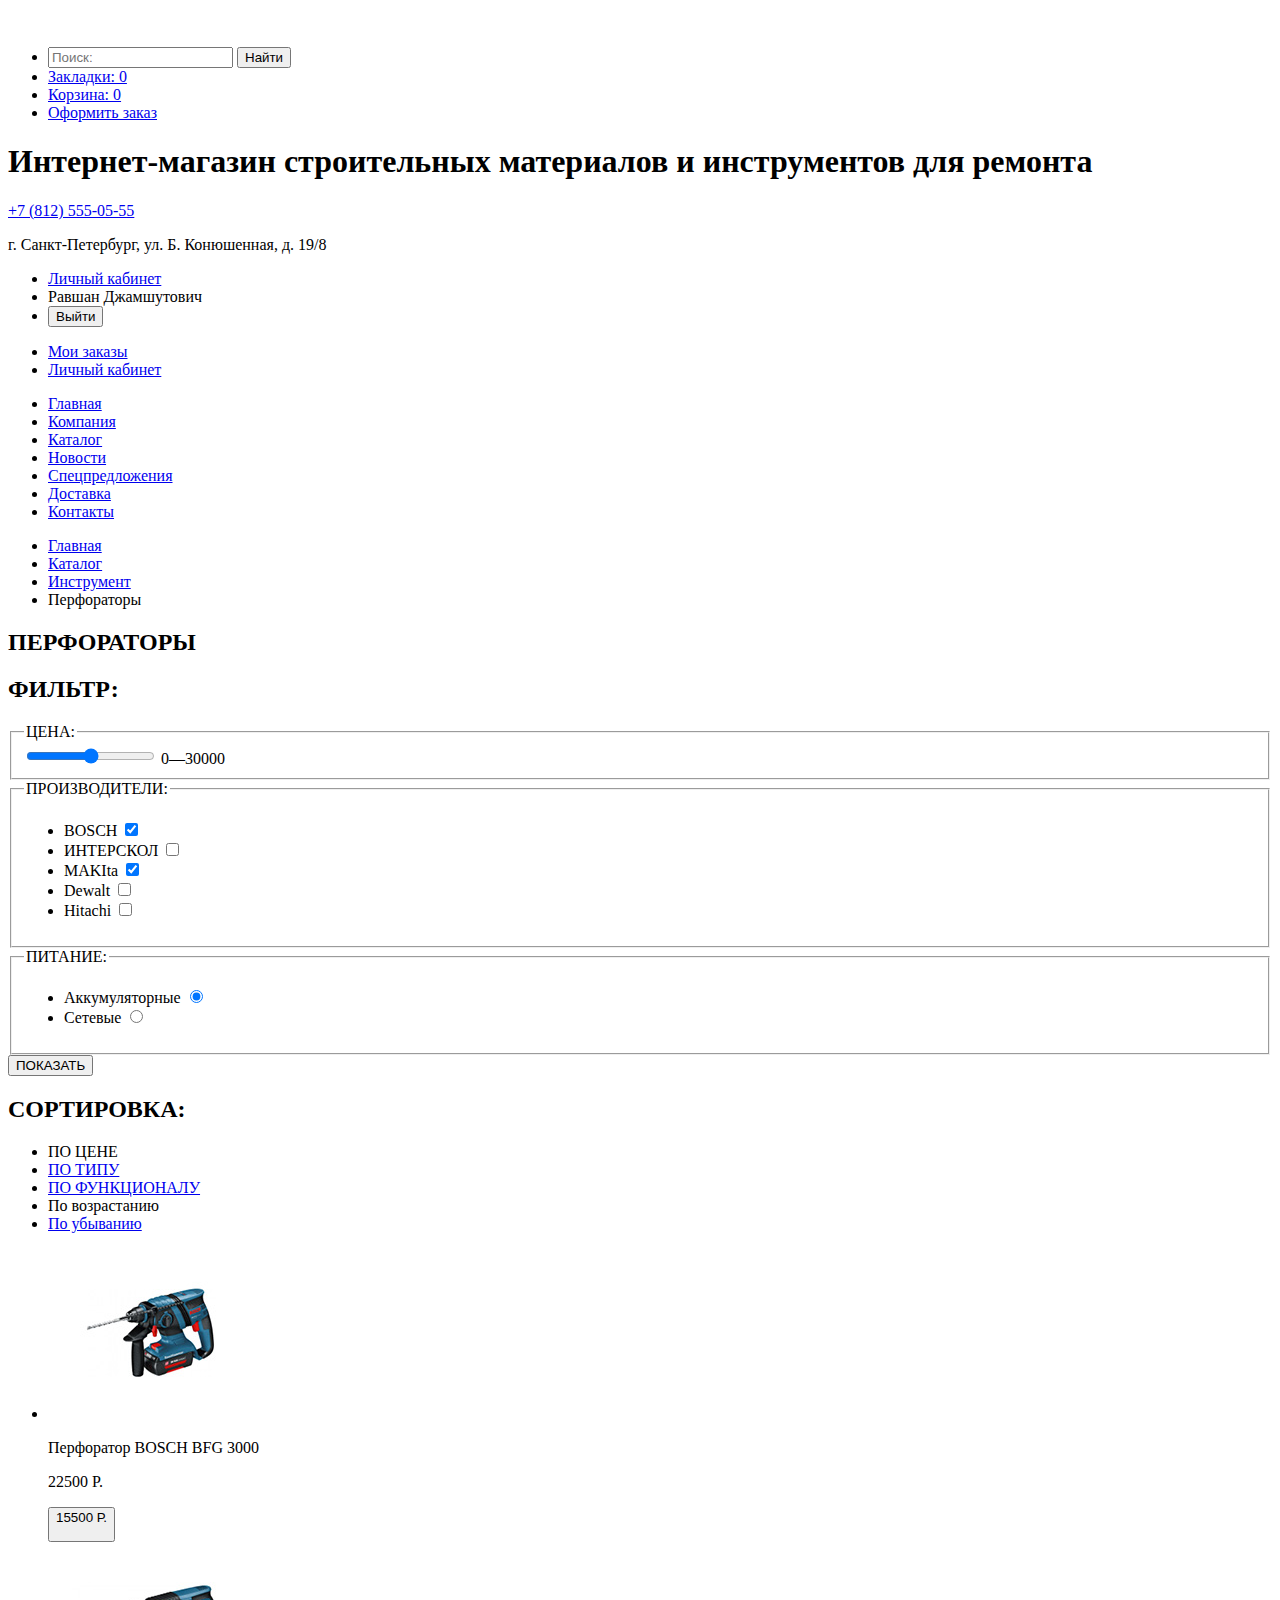
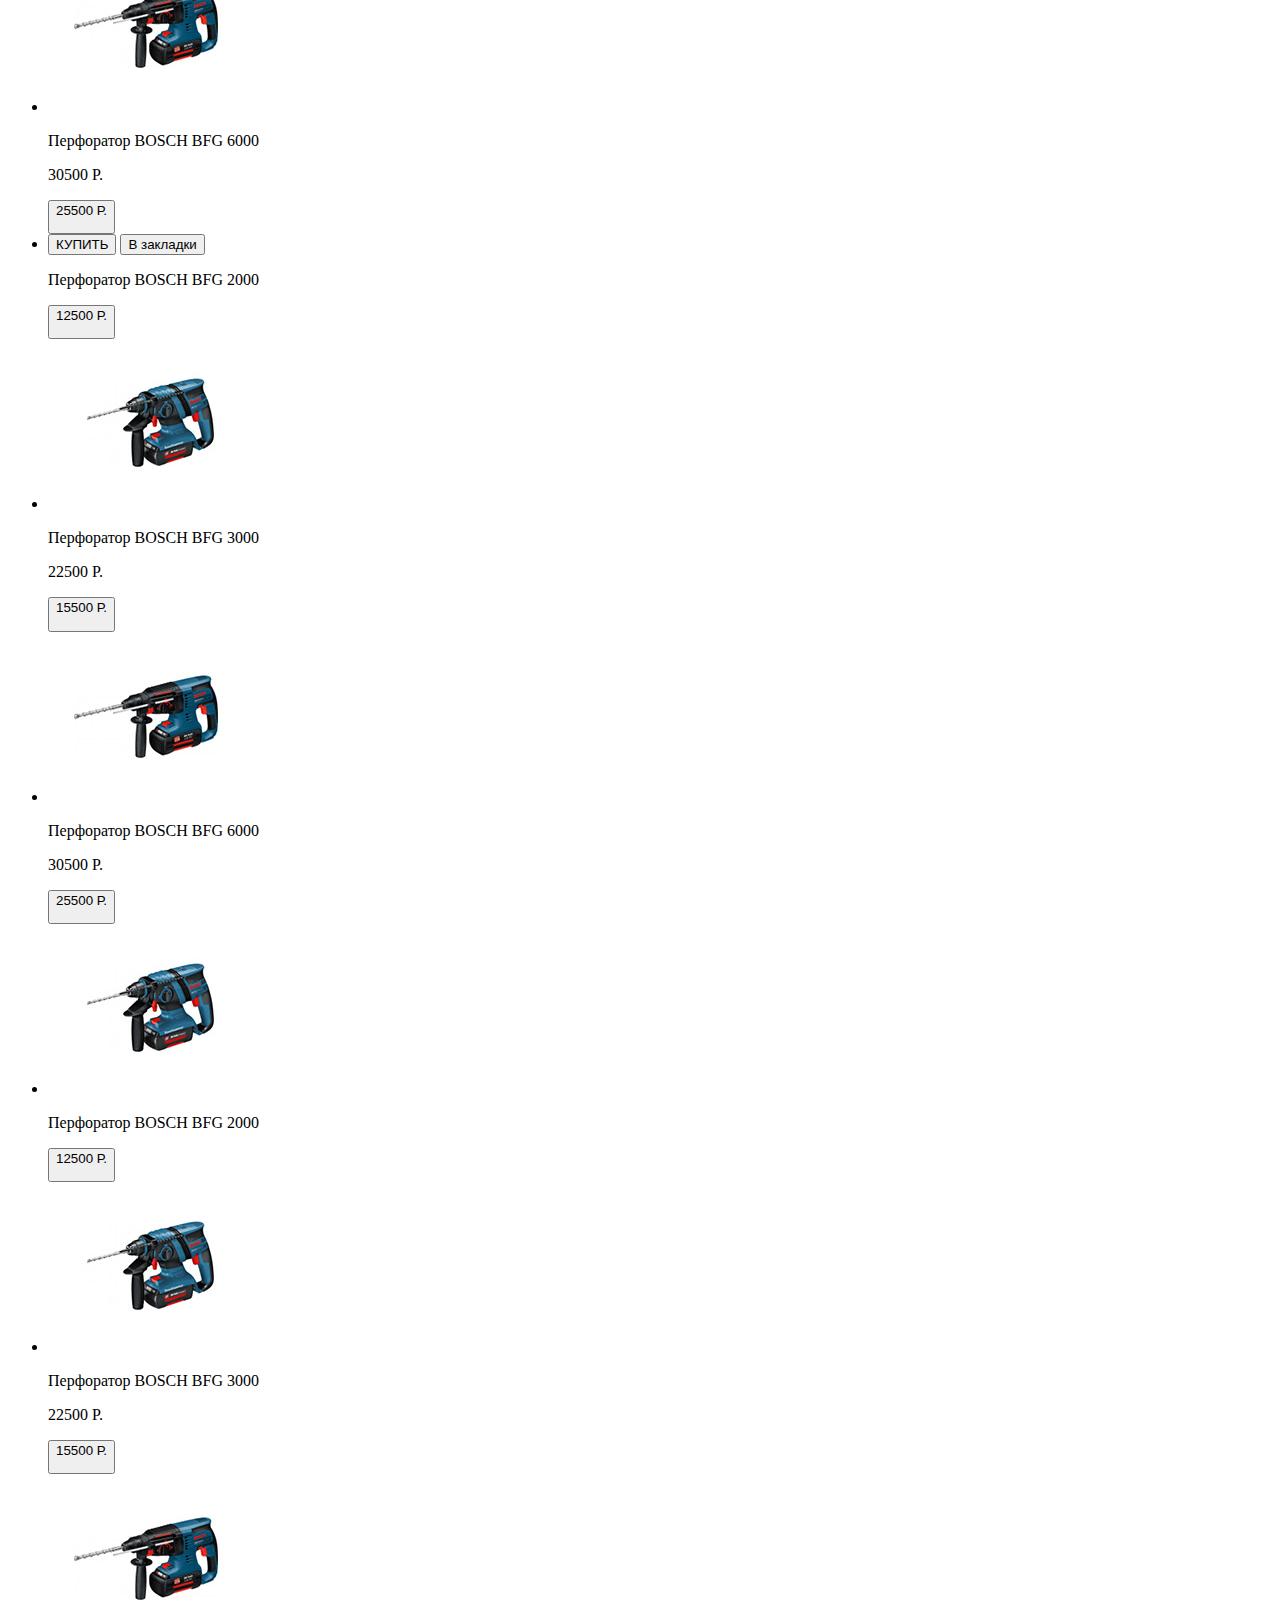
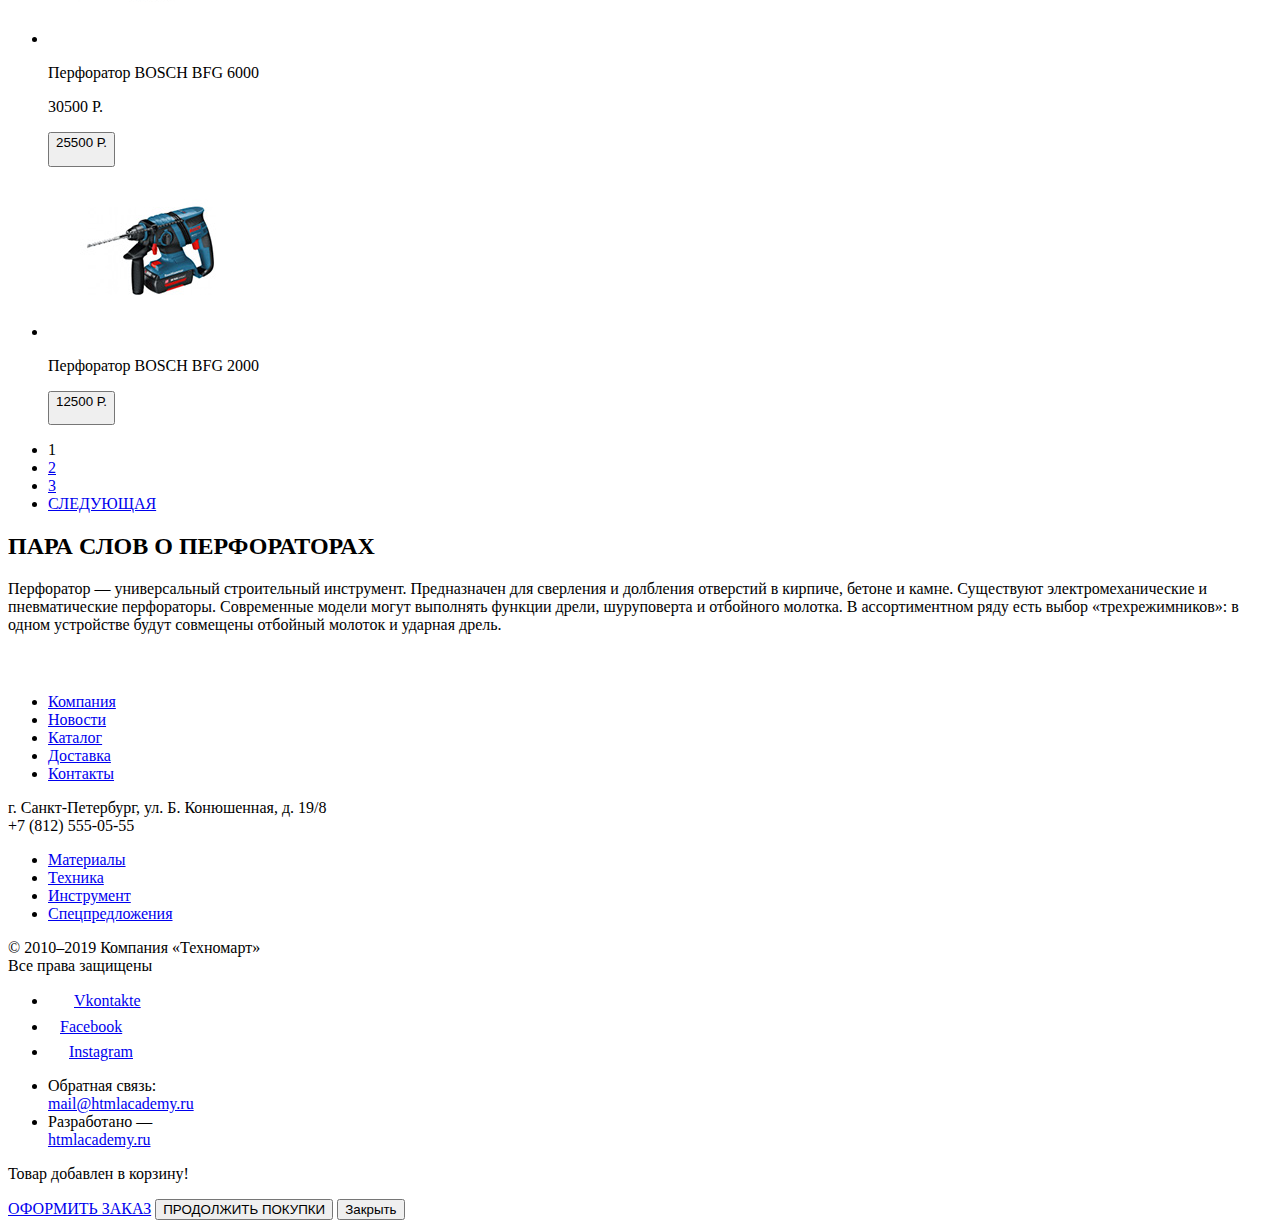
==== commit 1733d13d: "Личный проект: продолжаем разметку" ====
--- a/catalog.html
+++ b/catalog.html
@@ -12,11 +12,17 @@
     			<img src="img/logo.svg" width="109" height="19" alt="Логотип магазина Техномарт">
     		</a>
     		<ul class="product-navigation">
-    			<li class="product-search">Поиск:</li>
-    			<li><a class="product-bookmarks" href="#">Закладки: 0</a></li>
-    			<li class="product-cart"><a href="#">Корзина: 0</a></li>
-    			<li class="product-order"><a href="#">Оформить заказ</a></li>
-    		</ul>
+          <li class="product-search">
+            <form action="#" method="get">
+              <label for="search"></label>
+              <input type="search" name="search-field" id="search" placeholder="Поиск:">
+              <button class="visually-hidden" type="submit" name="find">Найти</button>
+            </form>
+          </li>
+          <li class="product-bookmarks"><a href="#">Закладки: 0</a></li>
+          <li class="product-cart"><a href="#">Корзина: 0</a></li>
+          <li class="product-order"><a href="#">Оформить заказ</a></li>
+        </ul>
     		<h1 class="page-title">Интернет-магазин строительных материалов и инструментов для ремонта</h1>
     		<a class="phone-number" href="tel:+78125550555">+7 (812) 555-05-55</a> <!-- Возможно кнопка? -->
     		<p class="header-address">г. Санкт-Петербург, ул. Б. Конюшенная, д. 19/8</p>
@@ -49,44 +55,54 @@
         <li class="breadcrumbs-current">Перфораторы</li>
       </ul>
       <h2 class="hammer-drills">ПЕРФОРАТОРЫ</h2>
-      <section class="filter">
-        <p>ФИЛЬТР:</p>
-        <form action="#" method="post">
+      <section class="filters">
+        <h2>ФИЛЬТР:</h2>
+        <form class="filter" action="#" method="get">
             <fieldset>
               <legend>ЦЕНА:</legend>
-                <label>
-                <input type="range" name="price" min="0" max="30000">
-                </label>
+                <label for="price-range"></label>
+                <input type="range" name="price" min="0" max="30000" id="price-range">
                 <output name="sum">0—30000</output>
             </fieldset>
             <fieldset>
               <legend>ПРОИЗВОДИТЕЛИ:</legend>
-                <label>
-                <input type="checkbox" name="BOSCH" checked> BOSCH
-                </label>
-                <label>
-                <input type="checkbox" name="ИНТЕРСКОЛ"> ИНТЕРСКОЛ
-                </label>
-                <label>
-                <input type="checkbox" name="MAKIta" checked> MAKIta
-                </label>
-                <label>
-                <input type="checkbox" name="Dewalt"> Dewalt
-                </label>
-                <label>
-                <input type="checkbox" name="Hitachi"> Hitachi
-                </label>
+                <ul>
+                    <li class="filter-option">
+                      <label for="filter-bosh">BOSCH</label>
+                      <input type="checkbox" name="BOSCH" id="filter-bosh" checked>
+                    </li>
+                    <li class="filter-option">
+                      <label for="filter-interskol">ИНТЕРСКОЛ</label>
+                      <input type="checkbox" name="ИНТЕРСКОЛ" id="filter-interskol">
+                    </li>
+                    <li class="filter-option">
+                      <label for="filter-makita">MAKIta</label>
+                      <input type="checkbox" name="MAKIta" id="filter-makita" checked>
+                    </li>
+                    <li class="filter-option">
+                      <label for="filter-dewalt">Dewalt</label>
+                      <input type="checkbox" name="Dewalt" id="filter-dewalt">
+                    </li>
+                    <li class="filter-option">
+                      <label for="filter-hitachi">Hitachi</label>
+                      <input type="checkbox" name="Hitachi" id="filter-hitachi">
+                    </li>
+                </ul>
             </fieldset>
             <fieldset>
               <legend>ПИТАНИЕ:</legend>
-                <label>
-                <input type="radio" name="Аккумуляторные" checked> Аккумуляторные
-                </label>
-                <label>
-                <input type="radio" name="Сетевые"> Сетевые
-                </label>
+                <ul>
+                  <li class="filter-option">
+                    <label for="filter-rechargeable">Аккумуляторные</label>
+                    <input type="radio" name="power-type" id="filter-rechargeable" checked>
+                  </li>
+                  <li class="filter-option">
+                    <label for="filter-line">Сетевые</label>
+                    <input type="radio" name="power-type" id="filter-line">
+                  </li>
+                </ul>
             </fieldset>
-            <button type="button">ПОКАЗАТЬ</button>
+            <button class="button filter-button" type="submit">ПОКАЗАТЬ</button>
         </form>
       </section>
       <section class="sorting-and-products">
@@ -96,8 +112,8 @@
             <li class="sorting-current">ПО ЦЕНЕ</li>
             <li class="sorting-button"><a href="#">ПО ТИПУ</a></li>
             <li class="sorting-button"><a href="#">ПО ФУНКЦИОНАЛУ</a></li>
-            <li class="sorting-button-current"></li>
-            <li class="sorting-button-down"><a href="#"></a></li>
+            <li class="sorting-button-current">По возрастанию</li>
+            <li class="sorting-button-down"><a href="#">По убыванию</a></li>
           </ul>
         </div>
         <ul class="products-list">
@@ -106,64 +122,64 @@
             <p class="product-name">Перфоратор BOSCH
             BFG 3000</p>
             <p class="product-old-price">22500 Р.</p>
-            <p class="product-price">15500 Р.</p>
+            <button class="button product-price-button" type="button">15500 Р.</p>
           </li>
           <li class="catalog-item">
             <img src="img/item2/item.jpg" width="218" height="170" alt="Перфоратор BOSCH BFG 6000">
             <p class="product-name">Перфоратор BOSCH
             BFG 6000</p>
             <p class="product-old-price">30500 Р.</p>
-            <p class="product-price">25500 Р.</p>
+            <button class="button product-price-button" type="button">25500 Р.</p>
           </li>
           <li class="catalog-item badge-new">
-            <button class="to-buy" type="button">КУПИТЬ</button>
-            <button class="add-to-bookmarks" type="button">В закладки</button>
+            <button class="button to-buy" type="button">КУПИТЬ</button>
+            <button class="button add-to-bookmarks" type="button">В закладки</button>
             <p class="product-name">Перфоратор BOSCH
             BFG 2000</p>
 
-            <p class="product-price">12500 Р.</p>
+            <button class="button product-price-button" type="button">12500 Р.</p>
           </li>
           <li class="catalog-item">
             <img src="img/item4/item.jpg" width="218" height="170" alt="Перфоратор BOSCH BFG 3000">
             <p class="product-name">Перфоратор BOSCH
             BFG 3000</p>
             <p class="product-old-price">22500 Р.</p>
-            <p class="product-price">15500 Р.</p>
+            <button class="button product-price-button" type="button">15500 Р.</p>
           </li>
           <li class="catalog-item">
             <img src="img/item5/item.jpg" width="218" height="170" alt="Перфоратор BOSCH BFG 6000">
             <p class="product-name">Перфоратор BOSCH
             BFG 6000</p>
             <p class="product-old-price">30500 Р.</p>
-            <p class="product-price">25500 Р.</p>
+            <button class="button product-price-button" type="button">25500 Р.</p>
           </li>
           <li class="catalog-item">
             <img src="img/item6/item.jpg" width="218" height="170" alt="Перфоратор BOSCH BFG 2000">
             <p class="product-name">Перфоратор BOSCH
             BFG 2000</p>
 
-            <p class="product-price">12500 Р.</p>
+            <button class="button product-price-button" type="button">12500 Р.</p>
           </li>
           <li class="catalog-item">
             <img src="img/item7/item.jpg" width="218" height="170" alt="Перфоратор BOSCH BFG 3000">
             <p class="product-name">Перфоратор BOSCH
             BFG 3000</p>
             <p class="product-old-price">22500 Р.</p>
-            <p class="product-price">15500 Р.</p>
+            <button class="button product-price-button" type="button">15500 Р.</p>
           </li>
           <li class="catalog-item">
             <img src="img/item8/item.jpg" width="218" height="170" alt="Перфоратор BOSCH BFG 6000">
             <p class="product-name">Перфоратор BOSCH
             BFG 6000</p>
             <p class="product-old-price">30500 Р.</p>
-            <p class="product-price">25500 Р.</p>
+            <button class="button product-price-button" type="button">25500 Р.</p>
           </li>
           <li class="catalog-item">
             <img src="img/item9/item.jpg" width="218" height="170" alt="Перфоратор BOSCH BFG 2000">
             <p class="product-name">Перфоратор BOSCH
             BFG 2000</p>
 
-            <p class="product-price">12500 Р.</p>
+            <button class="button product-price-button" type="button">12500 Р.</p>
           </li>
         </ul>
         <ul class="pagination-list">
@@ -185,11 +201,11 @@
       <section class="footer-top">
         <a class="footer-top-logo" href="index.html"><img src="img/logo.svg" width="138" height="23" alt="Логотип магазина Техномарт"></a>
         <ul class="footer-top-navigation">
-          <li><a href="#"> Компания</a></li>
-          <li><a href="#"> Новости</a></li>
-          <li><a href="catalog.html"> Каталог</a></li>
-          <li><a href="#"> Доставка</a></li>
-          <li><a href="#"> Контакты</a></li>
+          <li><a href="#">Компания</a></li>
+          <li><a href="#">Новости</a></li>
+          <li><a href="catalog.html">Каталог</a></li>
+          <li><a href="#">Доставка</a></li>
+          <li><a href="#">Контакты</a></li>
         </ul>
       </section>
       <section class="footer-middle">
@@ -199,10 +215,10 @@
           +7 (812) 555-05-55
         </p>
         <ul class="footer-middle-navigation">
-          <li><a href="#"> Материалы</a></li>
-          <li><a href="#"> Техника</a></li>
-          <li><a href="#"> Инструмент</a></li>
-          <li><a href="#"> Спецпредложения</a></li>
+          <li><a href="#">Материалы</a></li>
+          <li><a href="#">Техника</a></li>
+          <li><a href="#">Инструмент</a></li>
+          <li><a href="#">Спецпредложения</a></li>
         </ul>
       </section>
       <section class="footer-bottom">
@@ -234,7 +250,8 @@
     <section class="modals modal-added-to-cart">
       <p class="added">Товар добавлен в корзину!</p>
       <a class="button" href="#">ОФОРМИТЬ ЗАКАЗ</a>
-      <button class="continue-shopping">ПРОДОЛЖИТЬ ПОКУПКИ</button>
+      <button class="continue-shopping" type="button">ПРОДОЛЖИТЬ ПОКУПКИ</button>
+      <button class="modal-close">Закрыть</button>
     </section>
 
   </body>
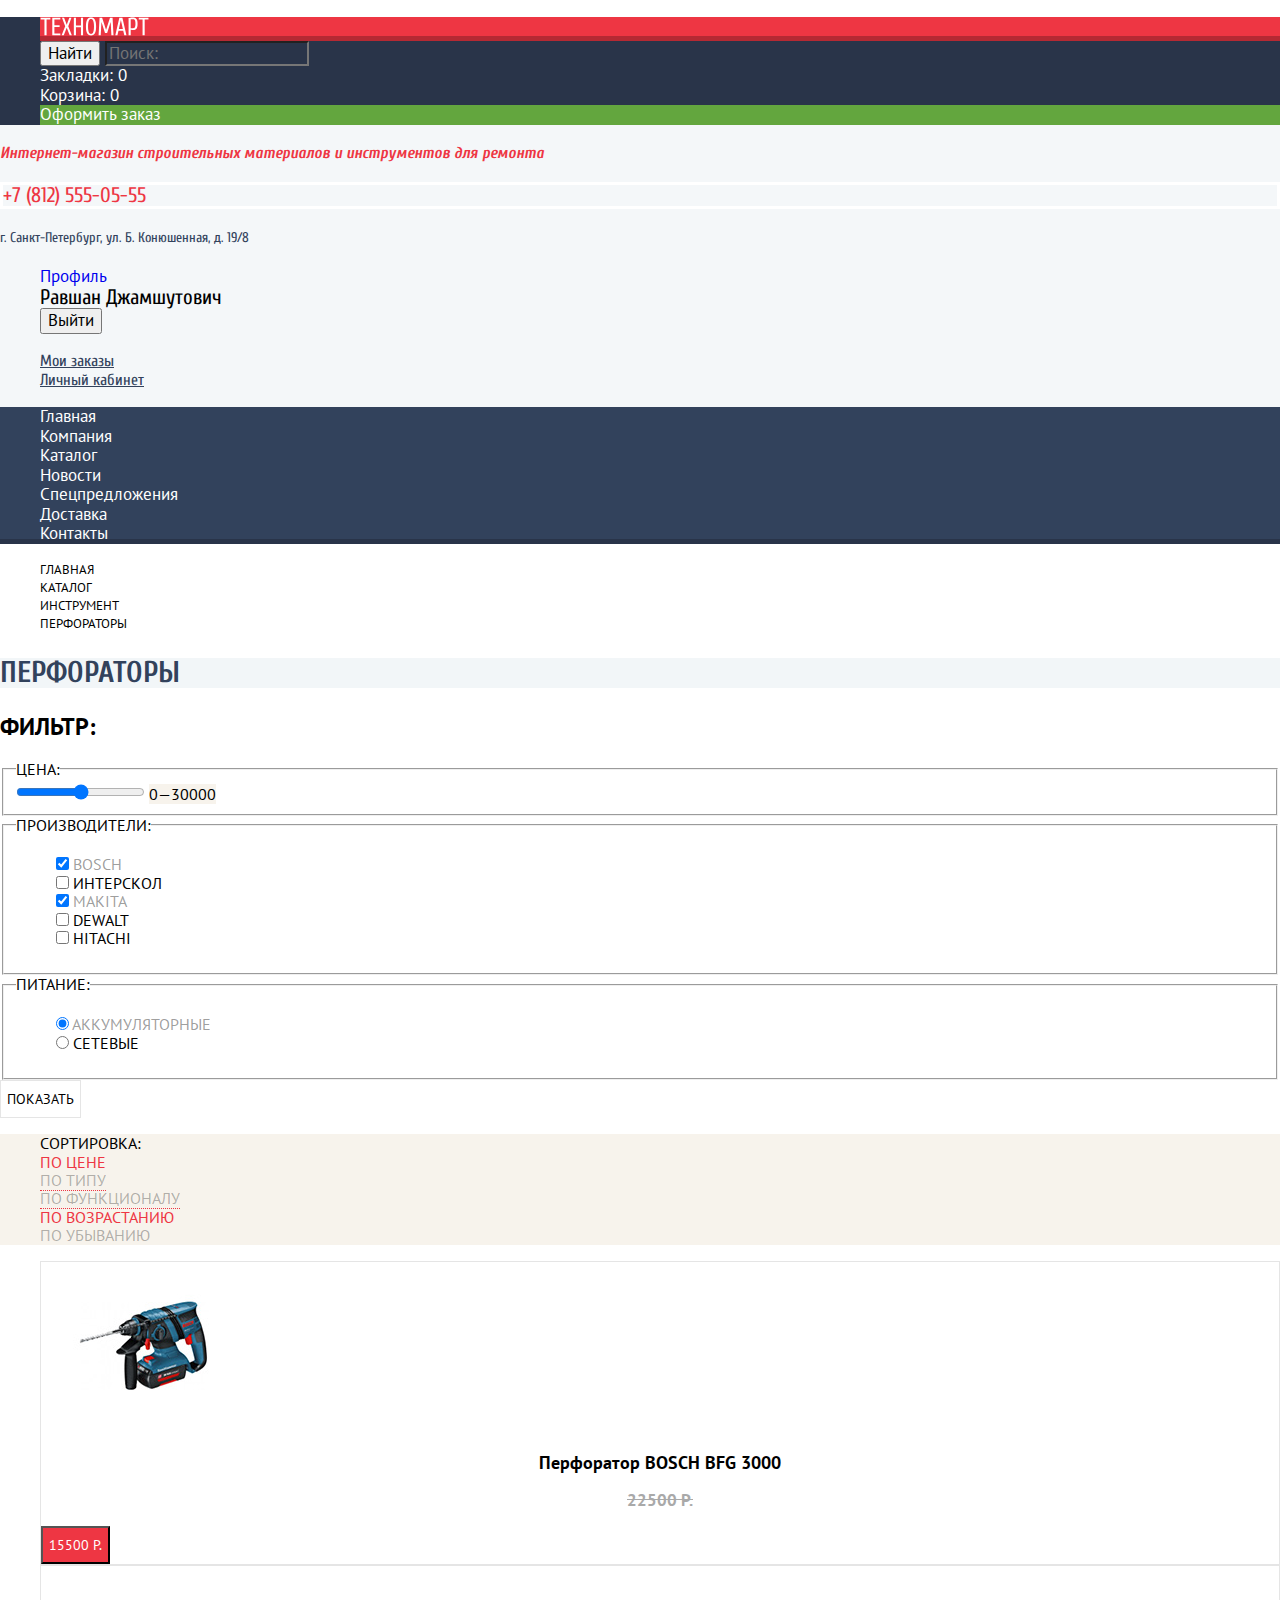
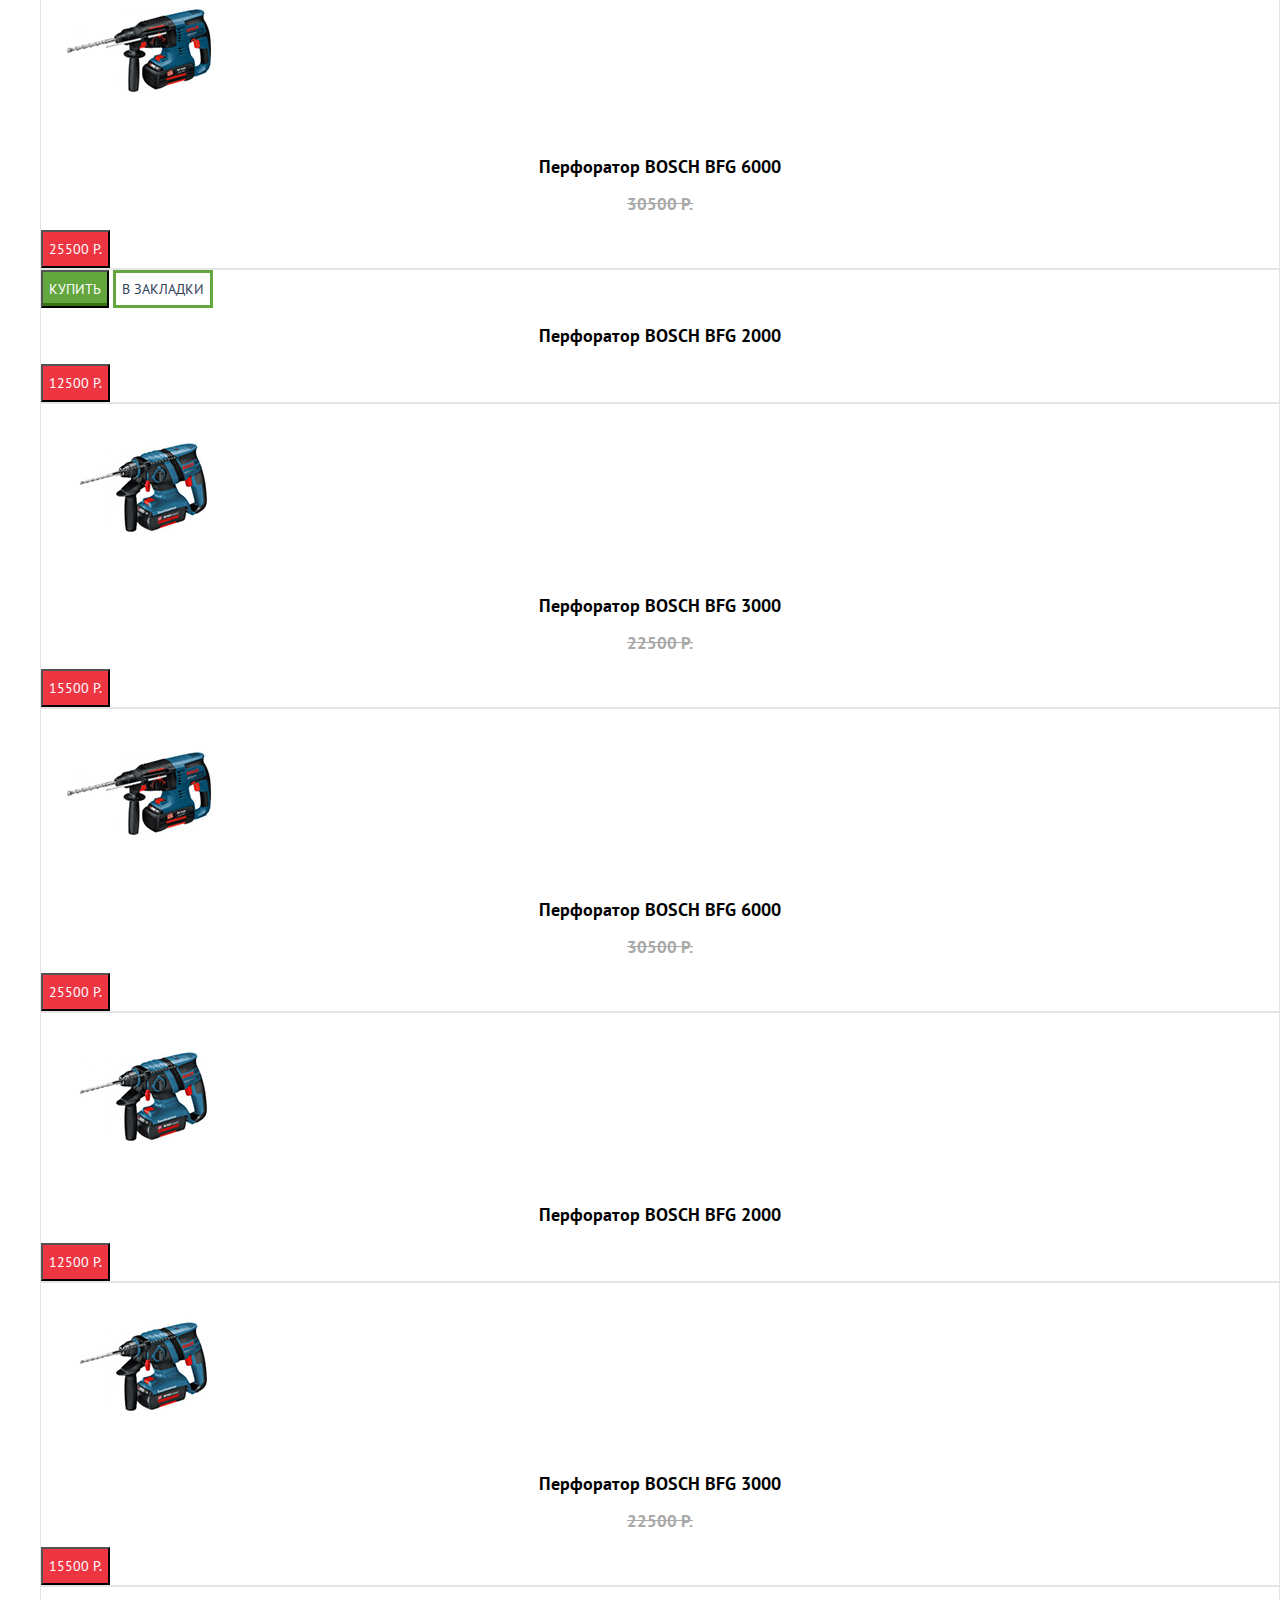
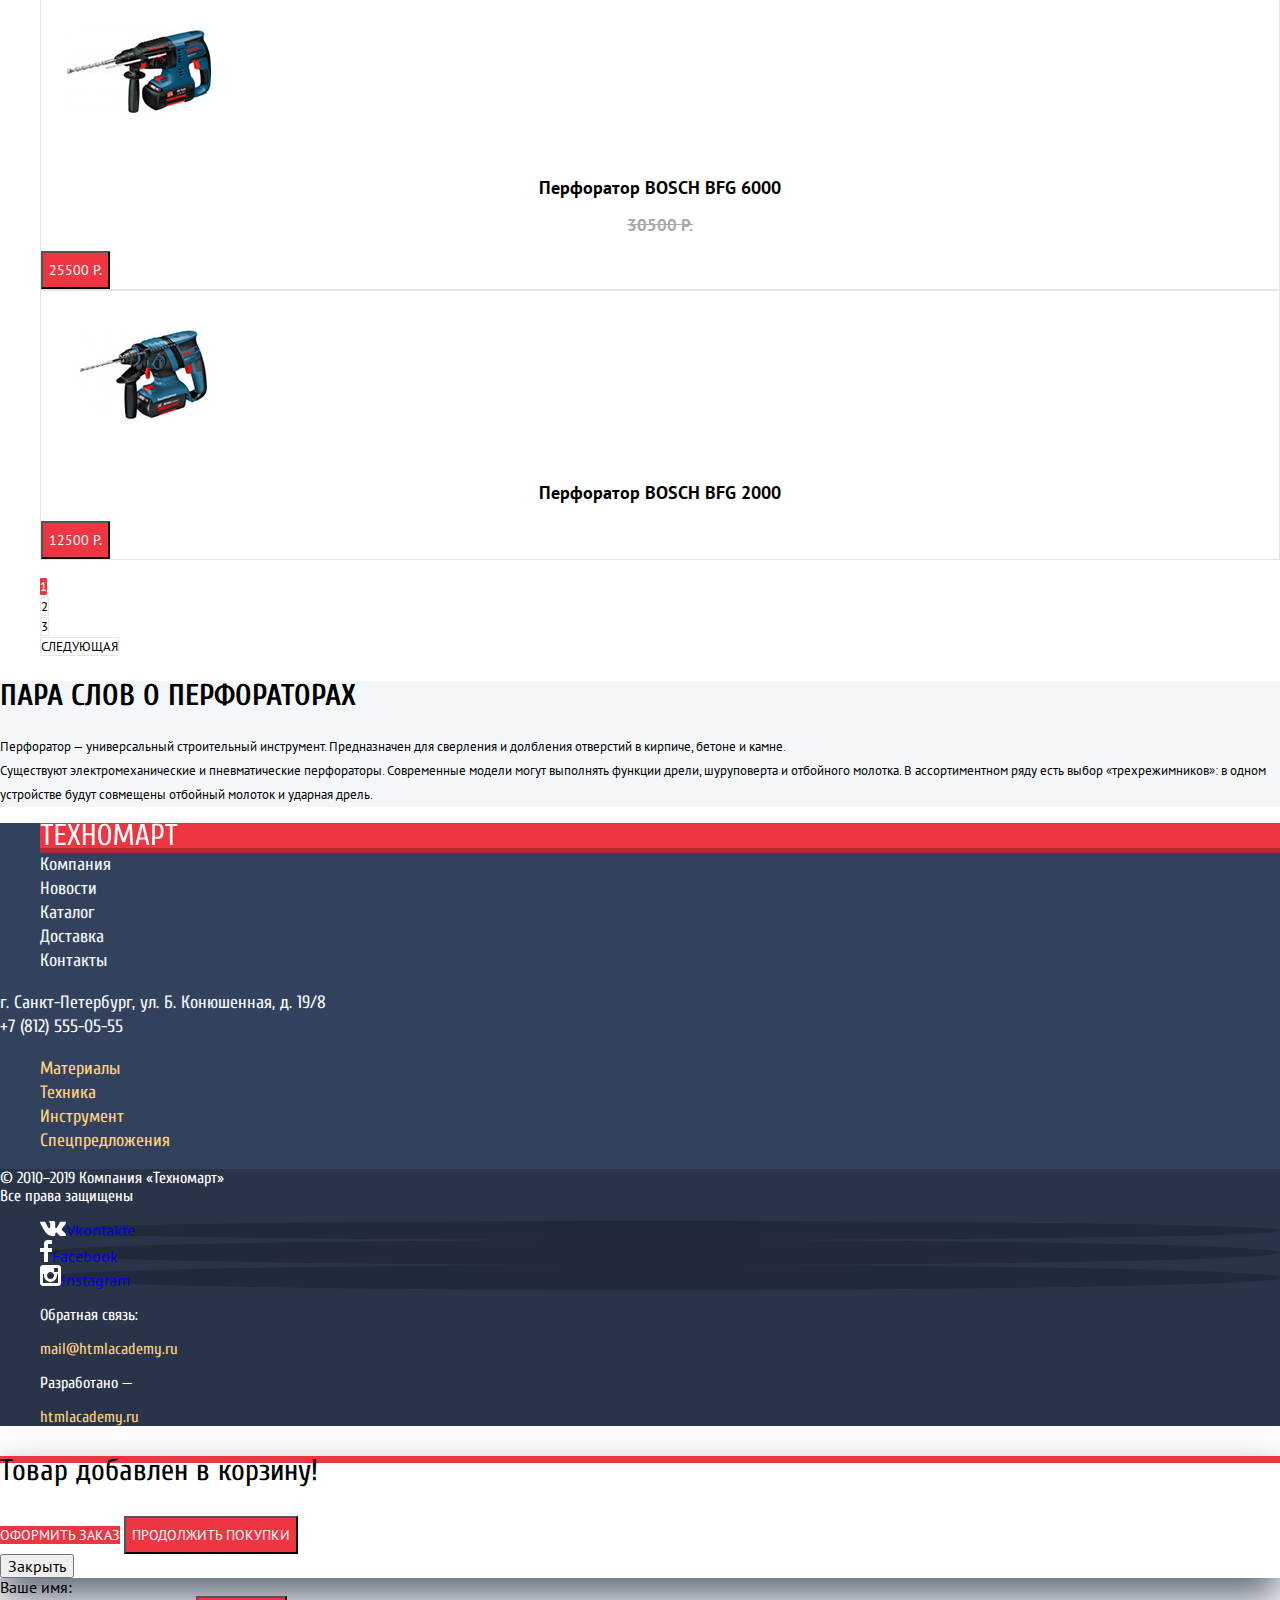
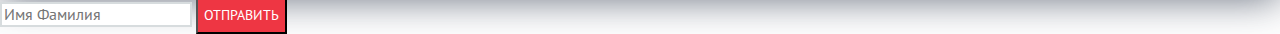
==== commit 5c0f1c90: "Личный проект: начинаем базовую стилизацию" ====
--- a/catalog.html
+++ b/catalog.html
@@ -2,21 +2,27 @@
 <html lang="ru">
   <head>
     <meta charset="utf-8">
-    <title>Каталог ТЕХНОМАРТ</title>
+    <title>Каталог - ТЕХНОМАРТ</title>
+    <link href="https://fonts.googleapis.com/css?family=Cuprum:400,400i,700&display=swap&subset=cyrillic" rel="stylesheet">
+    <link href="https://fonts.googleapis.com/css?family=PT+Sans:400,700&display=swap&subset=cyrillic" rel="stylesheet">
+    <link href="css/normalize.css" rel="stylesheet">
+    <link href="css/style.css" rel="stylesheet" >
   </head>
   <body>
 
     <header class="main-header">
     	<nav class="main-navigation">
-    		<a href="index.html">
-    			<img src="img/logo.svg" width="109" height="19" alt="Логотип магазина Техномарт">
-    		</a>
     		<ul class="product-navigation">
-          <li class="product-search">
+          <li class="main-header-logo">
+            <a href="index.html">
+              <img src="img/logo.svg" width="109" height="19" alt="Логотип магазина Техномарт">
+            </a>
+          </li>
+          <li>
             <form action="#" method="get">
+              <button class="visually-hidden" type="submit" name="find">Найти</button>
               <label for="search"></label>
-              <input type="search" name="search-field" id="search" placeholder="Поиск:">
-              <button class="visually-hidden" type="submit" name="find">Найти</button>
+              <input class="product-search" type="search" name="search-field" id="search" placeholder="Поиск:">
             </form>
           </li>
           <li class="product-bookmarks"><a href="#">Закладки: 0</a></li>
@@ -24,11 +30,13 @@
           <li class="product-order"><a href="#">Оформить заказ</a></li>
         </ul>
     		<h1 class="page-title">Интернет-магазин строительных материалов и инструментов для ремонта</h1>
-    		<a class="phone-number" href="tel:+78125550555">+7 (812) 555-05-55</a> <!-- Возможно кнопка? -->
+    		<p class="phone-number">
+          <a href="tel:+78125550555">+7 (812) 555-05-55</a>
+        </p>
     		<p class="header-address">г. Санкт-Петербург, ул. Б. Конюшенная, д. 19/8</p>
-			  <ul class="user-bar">
-          <li><a href="#">Личный кабинет</a></li>
-          <li>Равшан Джамшутович</li>
+			  <ul class="user-login">
+          <li><a href="#">Профиль</a></li>
+          <li><a href="#">Равшан Джамшутович</a></li>
 				  <li><button class="logout" type="button">Выйти</button></li>
         </ul>
         <ul class="user-links">
@@ -56,49 +64,49 @@
       </ul>
       <h2 class="hammer-drills">ПЕРФОРАТОРЫ</h2>
       <section class="filters">
-        <h2>ФИЛЬТР:</h2>
+        <h2 class="filter-headers">ФИЛЬТР:</h2>
         <form class="filter" action="#" method="get">
             <fieldset>
               <legend>ЦЕНА:</legend>
                 <label for="price-range"></label>
-                <input type="range" name="price" min="0" max="30000" id="price-range">
-                <output name="sum">0—30000</output>
+                <input class="range-field" type="range" name="price" min="0" max="30000" id="price-range">
+                <output class="range-field" name="sum">0—30000</output>
             </fieldset>
             <fieldset>
               <legend>ПРОИЗВОДИТЕЛИ:</legend>
-                <ul>
-                    <li class="filter-option">
+                <ul class="filter-option">
+                    <li>
+                      <input type="checkbox" name="BOSCH" id="filter-bosh" checked>
                       <label for="filter-bosh">BOSCH</label>
-                      <input type="checkbox" name="BOSCH" id="filter-bosh" checked>
-                    </li>
-                    <li class="filter-option">
+                    </li>
+                    <li>
+                      <input type="checkbox" name="ИНТЕРСКОЛ" id="filter-interskol">
                       <label for="filter-interskol">ИНТЕРСКОЛ</label>
-                      <input type="checkbox" name="ИНТЕРСКОЛ" id="filter-interskol">
-                    </li>
-                    <li class="filter-option">
+                    </li>
+                    <li>
+                      <input type="checkbox" name="MAKIta" id="filter-makita" checked>
                       <label for="filter-makita">MAKIta</label>
-                      <input type="checkbox" name="MAKIta" id="filter-makita" checked>
-                    </li>
-                    <li class="filter-option">
+                    </li>
+                    <li>
+                      <input type="checkbox" name="Dewalt" id="filter-dewalt">
                       <label for="filter-dewalt">Dewalt</label>
-                      <input type="checkbox" name="Dewalt" id="filter-dewalt">
-                    </li>
-                    <li class="filter-option">
+                    </li>
+                    <li>
+                      <input type="checkbox" name="Hitachi" id="filter-hitachi">
                       <label for="filter-hitachi">Hitachi</label>
-                      <input type="checkbox" name="Hitachi" id="filter-hitachi">
                     </li>
                 </ul>
             </fieldset>
             <fieldset>
               <legend>ПИТАНИЕ:</legend>
-                <ul>
-                  <li class="filter-option">
+                <ul class="filter-option">
+                  <li>
+                    <input type="radio" name="power-type" id="filter-rechargeable" checked>
                     <label for="filter-rechargeable">Аккумуляторные</label>
-                    <input type="radio" name="power-type" id="filter-rechargeable" checked>
                   </li>
-                  <li class="filter-option">
+                  <li>
+                    <input type="radio" name="power-type" id="filter-line">
                     <label for="filter-line">Сетевые</label>
-                    <input type="radio" name="power-type" id="filter-line">
                   </li>
                 </ul>
             </fieldset>
@@ -106,101 +114,106 @@
         </form>
       </section>
       <section class="sorting-and-products">
-        <div class="sorting">
-          <h2>СОРТИРОВКА:</h2>
-          <ul>
-            <li class="sorting-current">ПО ЦЕНЕ</li>
-            <li class="sorting-button"><a href="#">ПО ТИПУ</a></li>
-            <li class="sorting-button"><a href="#">ПО ФУНКЦИОНАЛУ</a></li>
-            <li class="sorting-button-current">По возрастанию</li>
-            <li class="sorting-button-down"><a href="#">По убыванию</a></li>
-          </ul>
-        </div>
+        <ul class="sorting">
+          <li>СОРТИРОВКА:</li>
+          <li><a class="sorting-current">ПО ЦЕНЕ</a></li>
+          <li><a href="#">ПО ТИПУ</a></li>
+          <li><a href="#">ПО ФУНКЦИОНАЛУ</a></li>
+          <li><a class="arrow-up sorting-current">По возрастанию</a></li>
+          <li><a class="arrow-down" href="#">По убыванию</a></li>
+        </ul>
         <ul class="products-list">
           <li class="catalog-item">
             <img src="img/item1/item.jpg" width="218" height="170" alt="Перфоратор BOSCH BFG 3000">
             <p class="product-name">Перфоратор BOSCH
             BFG 3000</p>
             <p class="product-old-price">22500 Р.</p>
-            <button class="button product-price-button" type="button">15500 Р.</p>
+            <button class="button product-price-button" type="button">15500 Р.</button>
           </li>
           <li class="catalog-item">
             <img src="img/item2/item.jpg" width="218" height="170" alt="Перфоратор BOSCH BFG 6000">
             <p class="product-name">Перфоратор BOSCH
             BFG 6000</p>
             <p class="product-old-price">30500 Р.</p>
-            <button class="button product-price-button" type="button">25500 Р.</p>
+            <button class="button product-price-button" type="button">25500 Р.</button>
           </li>
           <li class="catalog-item badge-new">
             <button class="button to-buy" type="button">КУПИТЬ</button>
-            <button class="button add-to-bookmarks" type="button">В закладки</button>
+            <button class="button to-bookmarks" type="button">В закладки</button>
             <p class="product-name">Перфоратор BOSCH
             BFG 2000</p>
 
-            <button class="button product-price-button" type="button">12500 Р.</p>
+            <button class="button product-price-button" type="button">12500 Р.</button>
           </li>
           <li class="catalog-item">
             <img src="img/item4/item.jpg" width="218" height="170" alt="Перфоратор BOSCH BFG 3000">
             <p class="product-name">Перфоратор BOSCH
             BFG 3000</p>
             <p class="product-old-price">22500 Р.</p>
-            <button class="button product-price-button" type="button">15500 Р.</p>
+            <button class="button product-price-button" type="button">15500 Р.</button>
           </li>
           <li class="catalog-item">
             <img src="img/item5/item.jpg" width="218" height="170" alt="Перфоратор BOSCH BFG 6000">
             <p class="product-name">Перфоратор BOSCH
             BFG 6000</p>
             <p class="product-old-price">30500 Р.</p>
-            <button class="button product-price-button" type="button">25500 Р.</p>
+            <button class="button product-price-button" type="button">25500 Р.</button>
           </li>
           <li class="catalog-item">
             <img src="img/item6/item.jpg" width="218" height="170" alt="Перфоратор BOSCH BFG 2000">
             <p class="product-name">Перфоратор BOSCH
             BFG 2000</p>
 
-            <button class="button product-price-button" type="button">12500 Р.</p>
+            <button class="button product-price-button" type="button">12500 Р.</button>
           </li>
           <li class="catalog-item">
             <img src="img/item7/item.jpg" width="218" height="170" alt="Перфоратор BOSCH BFG 3000">
             <p class="product-name">Перфоратор BOSCH
             BFG 3000</p>
             <p class="product-old-price">22500 Р.</p>
-            <button class="button product-price-button" type="button">15500 Р.</p>
+            <button class="button product-price-button" type="button">15500 Р.</button>
           </li>
           <li class="catalog-item">
             <img src="img/item8/item.jpg" width="218" height="170" alt="Перфоратор BOSCH BFG 6000">
             <p class="product-name">Перфоратор BOSCH
             BFG 6000</p>
             <p class="product-old-price">30500 Р.</p>
-            <button class="button product-price-button" type="button">25500 Р.</p>
+            <button class="button product-price-button" type="button">25500 Р.</button>
           </li>
           <li class="catalog-item">
             <img src="img/item9/item.jpg" width="218" height="170" alt="Перфоратор BOSCH BFG 2000">
             <p class="product-name">Перфоратор BOSCH
             BFG 2000</p>
 
-            <button class="button product-price-button" type="button">12500 Р.</p>
+            <button class="button product-price-button" type="button">12500 Р.</button>
           </li>
         </ul>
         <ul class="pagination-list">
-          <li class="pagination-item pagination-item-current">1</li>
+          <li class="pagination-current"><a>1</a></li>
           <li class="pagination-item"><a href="#">2</a></li>
           <li class="pagination-item"><a href="#">3</a></li>
           <li class="pagination-item"><a href="#">СЛЕДУЮЩАЯ</a></li>
         </ul>
 
       </section>
-      <section class="about-hammer-drills">
-        <h2>ПАРА СЛОВ О ПЕРФОРАТОРАХ</h2>
-        <p>Перфоратор — универсальный строительный инструмент. Предназначен для сверления и долбления отверстий в кирпиче, бетоне и камне.
-        Существуют электромеханические и пневматические перфораторы. Современные модели могут выполнять функции дрели, шуруповерта и отбойного молотка. В ассортиментном ряду есть выбор «трехрежимников»: в одном устройстве будут совмещены отбойный молоток и ударная дрель.</p>
+      <section class="about-product">
+        <div class="product-description">
+          <h2 class="heading-about">ПАРА СЛОВ О ПЕРФОРАТОРАХ</h2>
+          <p class="about">
+            Перфоратор — универсальный строительный инструмент. Предназначен для сверления и долбления отверстий в кирпиче, бетоне и камне.
+              <br>
+            Существуют электромеханические и пневматические перфораторы. Современные модели могут выполнять функции дрели, шуруповерта и отбойного молотка. В ассортиментном ряду есть выбор «трехрежимников»: в одном устройстве будут совмещены отбойный молоток и ударная дрель.
+          </p>
+        </div>
       </section>
     </main>
 
     <footer class="main-footer">
       <section class="footer-top">
-        <a class="footer-top-logo" href="index.html"><img src="img/logo.svg" width="138" height="23" alt="Логотип магазина Техномарт"></a>
         <ul class="footer-top-navigation">
+          <li class="footer-logo">
+            <a href="index.html"><img src="img/logo.svg" width="138" height="23" alt="Логотип магазина Техномарт"></a>
+          </li>
           <li><a href="#">Компания</a></li>
           <li><a href="#">Новости</a></li>
           <li><a href="catalog.html">Каталог</a></li>
@@ -228,31 +241,50 @@
           Все права защищены
         </p>
         <ul class="footer-social">
-          <li><a href="#"><img src="img/vk-icon.svg" width="26" height="15" alt="Иконка Вконтакте">Vkontakte</a></li>
-          <li><a href="#"><img src="img/fb-icon.svg" width="12" height="22" alt="Иконка Фейсбук">Facebook</a></li>
-          <li><a href="#"><img src="img/insta-icon.svg" width="21" height="21" alt="Иконка Инстаграм">Instagram</a></li>
+          <li>
+            <a class="visually-hidden" href="#"><img src="img/vk-icon.svg" width="26" height="15" alt="Иконка Вконтакте">Vkontakte</a>
+          </li>
+          <li>
+            <a class="visually-hidden" href="#"><img src="img/fb-icon.svg" width="12" height="22" alt="Иконка Фейсбук">Facebook</a>
+          </li>
+          <li>
+            <a class="visually-hidden" href="#"><img src="img/insta-icon.svg" width="21" height="21" alt="Иконка Инстаграм">Instagram</a>
+          </li>
         </ul>
         <ul class="footer-info">
           <li>
             Обратная связь:
-            <br>
-            <a class="footer-copyright" href="mailto:mail@htmlacademy.ru">mail@htmlacademy.ru</a>
+            <p class="footer-copyright">
+              <a href="mailto:mail@htmlacademy.ru">mail@htmlacademy.ru</a>
+            </p>
           </li>
           <li>
             Разработано —
-            <br>
-            <a class="footer-copyright" href="https://htmlacademy.ru/intensive/htmlcss">htmlacademy.ru</a>
+            <p class="footer-copyright">
+              <a href="https://htmlacademy.ru/intensive/htmlcss">htmlacademy.ru</a>
+            </p>
           </li>
         </ul>
       </section>
     </footer>
 
-    <section class="modals modal-added-to-cart">
+    <section class="modals modal-cart">
       <p class="added">Товар добавлен в корзину!</p>
-      <a class="button" href="#">ОФОРМИТЬ ЗАКАЗ</a>
-      <button class="continue-shopping" type="button">ПРОДОЛЖИТЬ ПОКУПКИ</button>
+      <div class="modal-bottom">
+        <a class="button" href="#">ОФОРМИТЬ ЗАКАЗ</a>
+        <button class="button continue-shopping" type="button">ПРОДОЛЖИТЬ ПОКУПКИ</button>
+      </div>
       <button class="modal-close">Закрыть</button>
     </section>
 
+    <section class="modals modal-login">
+      <form action="#" method="post">
+        <label for="login-name">Ваше имя:</label>
+        <br>
+        <input type="text" name="login-field" id="login-name" placeholder="Имя Фамилия">
+        <button class="button" type="submit">ОТПРАВИТЬ</button>
+      </form>
+    </section>
+
   </body>
 </html>
--- a/css/style.css
+++ b/css/style.css
@@ -0,0 +1,850 @@
+body {
+  margin: 0;
+  padding: 0;
+
+  font-family: "PT Sans", "Arial", sans-serif;
+  font-weight: normal;
+  color: #000000;
+
+  background-color: white;
+}
+
+.button {
+  height: 38px;
+
+  font-size: 14px;
+  line-height: 18px;
+  color: #ffffff;
+  text-transform: uppercase;
+  text-align: center;
+
+  background-color: #ee3643;
+}
+
+a {
+  text-decoration: none;
+
+}
+
+li {
+  list-style: none;
+}
+
+.main-navigation {
+  font-size: 17px;
+  color: #ffffff;
+
+  background-color: #f4f7f9;
+}
+
+.product-navigation,
+.product-search {
+  background-color: #293449;
+}
+
+.product-navigation li {
+/*  width: 150px;
+  height: 42px;*/
+}
+
+.product-navigation .main-header-logo {
+/*  width: 220px;
+  height: 47px;*/
+
+  box-shadow: inset 0px -5px 0 0 rgba(0, 0, 0, 0.24);
+  background-color: #ee3643;
+}
+
+.product-navigation a,
+.user-bar a,
+.site-navigation a {
+  color: #ffffff;
+}
+
+.product-navigation li:nth-child(5) {
+/*  width: 150px;
+  height: 42px;*/
+
+  background-color: #63a63e;
+}
+
+.page-title {
+/*  width: 196px;
+  height: 60px;*/
+
+  font-family: "Cuprum";
+  font-size: 16px;
+  font-style: italic;
+  line-height: 23px;
+  color: #ee3643;
+}
+
+.phone-number {
+/*  width: 270px;
+  height: 45px;*/
+
+  border: solid 3px #ffffff;
+}
+
+.phone-number a {
+  font-family: "Cuprum";
+  font-size: 21px;
+  line-height: 21px;
+  color: #ee3643;
+}
+
+.header-address {
+/*  width: 250px;
+  height: 13px;*/
+
+  font-family: "Cuprum";
+  font-size: 14px;
+  line-height: 24px;
+  color: #32425c;
+}
+
+.user-bar li:first-child {
+/*  width: 121px;
+  height: 45px;*/
+}
+
+.user-bar li:last-child {
+/*  width: 150px;
+  height: 45px;*/
+}
+
+.user-bar a {
+  color: #000000;
+
+  background-color: white;
+}
+
+.site-navigation {
+  box-shadow: inset 0px -5px 0 0 #293449;
+  background-color: #32425c;
+}
+
+.around-slider {
+/*  width: 300px;
+  height: 123px;*/
+}
+
+.around-slider p {
+  font-family: Cuprum;
+  font-size: 24px;
+  font-weight: bold;
+  line-height: 30px;
+  color: #ffffff;
+}
+
+.around-slider a {
+  font-family: Cuprum;
+  font-size: 14px;
+  text-transform: uppercase;
+  text-align: center;
+  color: #ffffff;
+
+  background-color: rgba(0, 0, 0, 0.1);
+}
+
+.around-slider li:first-child {
+  background-color: #ffbf47;
+}
+
+.around-slider li:nth-child(2) {
+  background-color: #3bbce3;
+}
+
+.around-slider li:nth-child(3) {
+  background-color: #dc91d8;
+}
+
+.around-slider li:nth-child(4) {
+  background-color: #8ed78f;
+}
+
+.around-slider li:nth-child(5) {
+  background-color: #ffc047;
+}
+
+.slider-image {
+  background-color: #d7b880;
+}
+
+.slider-header {
+  font-family: Cuprum;
+  font-size: 36px;
+  font-weight: bold;
+  line-height: 36px;
+  color: #ffffff;
+}
+
+.slider-joke {
+  font-family: Cuprum;
+  font-size: 18px;
+  line-height: 24px;
+  color: #ffffff;
+}
+
+.open-catalog {
+  font-family: Cuprum;
+  line-height: 18px;
+  letter-spacing: normal;
+  text-align: center;
+  color: #ffffff;
+}
+
+.popular-headers {
+/*  width: 940px;
+  height: 89px;*/
+
+  background-color: #f9f5f0;
+}
+
+.header-popular {
+  font-family: Cuprum;
+  font-size: 30px;
+  font-weight: normal;
+  line-height: 30px;
+  color: #32425c;
+}
+
+.button-popular {
+
+  font-family: Cuprum;
+  font-size: 14px;
+  line-height: 18px;
+  text-align: center;
+  color: #ffffff;
+}
+
+.popular-products-list li {
+/*  width: 220px;
+  height: 318px;*/
+
+  border: solid 1px #eaeaea;
+  background-color: #ffffff;
+}
+
+.product-name {
+  font-size: 18px;
+  font-weight: bold;
+  line-height: 20px;
+  text-align: center;
+  color: #000000;
+}
+
+.product-old-price {
+  text-decoration: line-through;
+  font-size: 17px;
+  font-weight: bold;
+  line-height: 18px;
+  text-align: center;
+  color: #a9a9a9;
+}
+
+.popular-manufacturers-list li {
+/*  width: 220px;
+  height: 145px;*/
+
+  border: solid 1px #eaeaea;
+  background-color: #ffffff;
+}
+
+.services {
+  background-color: #f4f7f9;
+}
+
+.service-header {
+  text-transform: uppercase;
+  font-family: Cuprum;
+  font-size: 30px;
+  line-height: 30px;
+  color: #000000;
+}
+
+.service-description {
+  font-size: 13px;
+  line-height: 24px;
+  color: #000000;
+}
+
+.sevices-menu li {
+/*  width: 240px;
+  height: 61px;*/
+
+  box-shadow:
+    0px 1px 0 0 #293449,
+    inset 0px 1px 0 0 #405069;
+  background-color: #32425c;
+}
+
+.services .services-menu-current {
+  font-family: Cuprum;
+  font-size: 21px;
+  font-weight: bold;
+  line-height: 30px;
+  color: #32425c;
+
+  box-shadow:
+    0px 1px 0 0 #ffffff,
+    inset 0px 1px 0 0 #ffffff;
+  background-color: #ffffff;
+}
+
+.sevices-menu a {
+  font-family: Cuprum;
+  font-size: 21px;
+  font-weight: bold;
+  line-height: 30px;
+  color: #ffffff;
+}
+
+.service-item {
+  text-transform: uppercase;
+  font-family: Cuprum;
+  font-size: 36px;
+  line-height: 36px;
+  color: #32425c;
+}
+
+.delivery-description {
+/*  width: 275px;
+  height: 83px;*/
+}
+
+.guarantee-description {
+/*  width: 379px;
+  height: 109px;*/
+}
+
+.credit-description {
+/*  width: 279px;
+  height: 36px;*/
+}
+
+.company-header {
+  text-transform: uppercase;
+  font-family: Cuprum;
+  font-size: 30px;
+  line-height: 30px;
+  color: #000000;
+}
+
+.advantages {
+/*  width: 519px;
+  height: 37px;*/
+
+  font-size: 13px;
+  line-height: 24px;
+  color: #000000;
+}
+
+.transport-companies {
+/*  width: 386px;
+  height: 161px;*/
+
+  font-size: 13px;
+  line-height: 24px;
+  color: #000000;
+}
+
+.transport-companies li {
+  font-family: Cuprum;
+  font-size: 18px;
+  line-height: 20px;
+}
+
+.contacts-header {
+  font-family: Cuprum;
+  font-size: 30px;
+  line-height: 30px;
+  color: #000000;
+}
+
+.pickup {
+/*  width: 179px;
+  height: 36px;*/
+
+  font-size: 13px;
+  line-height: 24px;
+  color: #000000;
+}
+
+.main-footer {
+  background-color: #32425c;
+}
+
+.footer-bottom {
+  background-color: #293449;
+}
+
+ .footer-logo {
+/*  width: 220px;
+  height: 68px;*/
+
+  box-shadow: inset 0px -5px 0 0 rgba(0, 0, 0, 0.24);
+  background-color: #ee3643;
+ }
+
+.footer-top-navigation a {
+  font-family: Cuprum;
+  font-size: 18px;
+  line-height: 24px;
+  color: #f1f5f7;
+}
+
+.footer-address {
+/*  width: 322px;
+  height: 40px;*/
+
+  font-family: Cuprum;
+  font-size: 18px;
+  line-height: 24px;
+  color: #f3f7f9;
+}
+
+.footer-middle-navigation a {
+  font-family: Cuprum;
+  font-size: 18px;
+  line-height: 24px;
+  color: #ffd180;
+}
+
+.footer-copyright {
+/*  width: 228px;
+  height: 33px;*/
+
+  font-family: Cuprum;
+  font-size: 16px;
+  line-height: 18px;
+  color: #ffffff;
+}
+
+.footer-social li {
+/*  width: 42px;
+  height: 42px;*/
+
+  border-radius: 50%;
+  background-color: #212a3a;
+}
+
+.footer-info li {
+  font-family: Cuprum;
+  font-size: 16px;
+  line-height: 18px;
+  color: #ffffff;
+}
+
+.footer-copyright a {
+  font-family: Cuprum;
+  font-size: 16px;
+  line-height: 18px;
+  color: #ffd180;
+}
+
+.modal-get-lost {
+/*  width: 620px;
+  height: 430px;*/
+
+  box-shadow:
+    inset 0px 7px 0px 0 #ee3643,
+    0px 20px 40px 0 rgba(0, 0, 0, 0.75);
+}
+
+.button-send {
+/*  width: 620px;
+  height: 112px;*/
+
+  background-color: #f4f4f4;
+}
+
+
+
+                         /*CATALOG.HTML*/
+
+
+
+.user-login li:nth-child(2) a {
+  font-family: Cuprum;
+  font-size: 21px;
+  line-height: 21px;
+  color: #000000;
+}
+
+
+
+.user-links a {
+/*  width: 75px;
+  height: 14px;*/
+
+  text-decoration: underline;
+  font-family: Cuprum;
+  font-size: 16px;
+  line-height: 18px;
+  color: #32425c;
+}
+
+.breadcrumbs li,
+.breadcrumbs a {
+  text-transform: uppercase;
+  font-size: 13px;
+  line-height: 18px;
+  color: #000000;
+}
+
+.hammer-drills {
+/*  width: 940px;
+  height: 89px;*/
+
+  font-family: Cuprum;
+  font-size: 30px;
+  line-height: 30px;
+  color: #32425c;
+
+  background-color: #f2f6f8;
+}
+
+.filter-option {
+  text-transform: uppercase;
+}
+
+.filter-button {
+  color: #000000;
+
+  border: solid 1px #e5e5e5;
+  background-color: #ffffff;
+}
+
+.sorting,
+.range-field {
+  text-transform: uppercase;
+
+  background-color: #f7f3ec;
+}
+
+.sorting a {
+  color: rgba(0, 0, 0, 0.3);
+}
+
+.sorting a {
+  border-bottom: 1px dotted #ee3643;
+}
+
+.sorting .sorting-current {
+  color: #ee3643;
+
+  border: none;
+}
+
+.sorting .arrow-up,
+.sorting .arrow-down {
+  border: none;
+}
+
+.catalog-item {
+/*  width: 220px;
+  height: 318px;
+*/
+  border: solid 1px #e5e5e5;
+  background-color: #ffffff;
+}
+
+.to-buy {
+  box-shadow: inset 0px -3px 0 0 #367315;
+  background-color: #63a63e;
+}
+
+.to-bookmarks {
+  color: #32425c;
+
+  background-color: white;
+  border: solid 3px #63a63e;
+}
+
+.pagination-list a {
+/*  width: 38px;
+  height: 38px;*/
+
+  border: solid 1px #e5e5e5;
+  border-radius: 1px;
+  background-color: #ffffff;
+}
+
+.pagination-current a {
+  font-size: 13px;
+  line-height: 18px;
+  color: #ffffff;
+
+  border: none;
+  background-color: #ee3643;
+}
+
+.pagination-list li:last-child {
+/*  width: 140px;
+  height: 38px;*/
+}
+
+.pagination-item a {
+  font-size: 13px;
+  line-height: 18px;
+  color: #000000;
+}
+.about-product {
+/*  width: 1200px;
+  height: 261px;*/
+
+  background-color: #f4f7f9;
+}
+
+.product-description {
+/*  width: 938px;
+  height: 121px;*/
+}
+
+.heading-about {
+  font-family: Cuprum;
+  font-size: 30px;
+  line-height: 30px;
+}
+
+.about {
+  font-size: 13px;
+  line-height: 24px;
+  color: #000000;
+}
+
+.modal-cart {
+/*  width: 620px;
+  height: 282px;*/
+
+  box-shadow:
+    inset 0px 7px 0px 0 #ee3643,
+    0px 20px 40px 0 rgba(41, 52, 73, 0.75);
+}
+
+.added {
+  font-family: Cuprum;
+  font-size: 30px;
+  line-height: 30px;
+  color: #000000;
+}
+
+
+                         /*STYLEGUIDE*/
+
+
+.product-navigation a:hover,
+.product-navigation a:focus,
+.product-navigation li:nth-child(2) input:hover {
+  background-color: #212a3a;
+}
+
+.product-navigation li:first-child a:hover ,
+.product-navigation li:first-child a:focus {
+  box-shadow: inset 0px -5px 0 0 rgba(0, 0, 0, 0.24);
+  background-color: #ca2c37;
+}
+
+.product-navigation li:last-child a:hover,
+.product-navigation li:last-child a:focus,
+.to-buy:hover,
+.to-buy:focus {
+  background-color: #5fbb2d;
+}
+
+.product-navigation li:nth-child(3) a:active,
+.product-navigation li:nth-child(4) a:active {
+  background-color: #161d29;
+}
+
+.product-navigation li:first-child a:active {
+  box-shadow: inset 0px -5px 0 0 rgba(0, 0, 0, 0.24);
+  background-color: #ba2732;
+}
+
+.product-navigation li:last-child a:active,
+.to-buy:active {
+  background-color: #518534;
+}
+
+.buy-links:active,
+.buy-links:focus {
+  color: rgba(255, 255, 255, 0.6);
+}
+
+.product-navigation li:nth-child(2) input:active,
+.product-navigation li:nth-child(2) input:focus {
+  background-color: #ffffff;
+}
+
+.user-bar a:hover,
+.user-bar a:focus,
+.user-links a:hover,
+.user-links a:focus {
+  color: #ee3643;
+}
+
+.user-bar a:active,
+.user-login li:nth-child(2) a:active {
+  color: rgba(0, 0, 0, 0.3);
+}
+
+.user-links a:active {
+  color: rgba(50, 66, 92, 0.3);
+}
+
+.site-navigation a:hover,
+.site-navigation a:focus {
+  background-color: #293449;
+}
+
+.site-navigation a:active {
+  background-color: #1d2739;
+}
+
+.around-slider a:hover,
+.around-slider a:focus {
+  opacity: 0.2;
+  background-color: #000000;
+}
+
+.around-slider a:active {
+  opacity: 0.3;
+  background-color: #000000;
+}
+
+.open-catalog:hover,
+.open-catalog:focus {
+  background-color: #ca2c37;
+}
+
+.open-catalog:active {
+  background-color: #ba2732;
+}
+
+/*.products-list li:hover,
+.products-list li:focus {
+
+  box-shadow: 0px 10px 25px 0 rgba(41, 52, 73, 0.5);
+}*/
+
+.to-bookmarks:hover,
+.to-bookmarks:focus {
+
+  border: solid 3px #32425c;
+}
+
+.to-bookmarks:active {
+  color: rgba(50, 66, 92, 0.3);
+
+  opacity: 0.3;
+  border: solid 3px #32425c;
+}
+
+.manufacturers-list a:hover,
+.manufacturers-list a:focus {
+  box-shadow: 0px 10px 25px 0 rgba(41, 52, 73, 0.5);
+}
+
+/*.manufacturers-list a:active {
+  display: block;
+  width: 126px;
+  height: 37px;
+
+  background-image: url('img/bosch-transparent.jpg');
+  box-shadow: 0px 4px 10px 0 rgba(41, 52, 73, 0.5);
+}*/
+
+.sorting li:nth-child(2) a:hover,
+.sorting li:nth-child(2) a:focus,
+.sorting li:nth-child(3) a:hover,
+.sorting li:nth-child(3) a:focus,
+.sorting li:nth-child(4) a:hover,
+.sorting li:nth-child(4) a:focus {
+  color: #000000;
+
+  border-bottom: 1px solid #ee3643;
+}
+
+.sorting li:nth-child(5) a:hover,
+.sorting li:nth-child(5) a:focus,
+.sorting li:nth-child(6) a:hover,
+.sorting li:nth-child(6) a:focus {
+  color: #000000;
+}
+
+.sorting li:nth-child(2) a:active,
+.sorting li:nth-child(3) a:active,
+.sorting li:nth-child(4) a:active,
+.sorting li:nth-child(5) a:active,
+.sorting li:nth-child(6) a:active {
+  color: #ee3643;
+}
+
+.pagination-item a:hover,
+.pagination-item a:focus {
+  border: solid 1px #bdc6ca;
+}
+
+.pagination-item a:active {
+  border: solid 1px #ee3643;
+}
+
+.filter-option input:checked + label {
+  color: rgba(0, 0, 0, 0.4);
+}
+
+.sevices-menu a:hover,
+.sevices-menu a:focus {
+  box-shadow:
+    0px 1px 0 0 #293449,
+    inset 0px 1px 0 0 #405069;
+  background-color: #293449;
+}
+
+.footer-top-navigation a:hover,
+.footer-top-navigation a:focus,
+.footer-middle-navigation a:hover,
+.footer-middle-navigation a:focus,
+.footer-info a:hover,
+.footer-info a:focus {
+  text-decoration: underline;
+}
+
+.footer-top-navigation a:active {
+  text-decoration: none;
+  color: rgba(241, 245, 247, 0.5);
+}
+
+.footer-middle-navigation a:active {
+  text-decoration: none;
+  color: rgba(255, 209, 128, 0.5);
+}
+
+.footer-social a:hover,
+.footer-social a:focus,
+.footer-social a:active {
+  background-color: #ee3643;
+}
+
+.footer-info a:active {
+  color: #ee3643;
+}
+
+.modal-login input {
+  border: solid 2px #d7dcde;
+  background-color: #ffffff;
+}
+
+.modal-login input:hover {
+  border: solid 2px #b5b5b5;
+  background-color: #ffffff;
+}
+
+.modal-login input:focus {
+  border: solid 2px #ee3643;
+  background-color: #ffffff;
+}
+
+
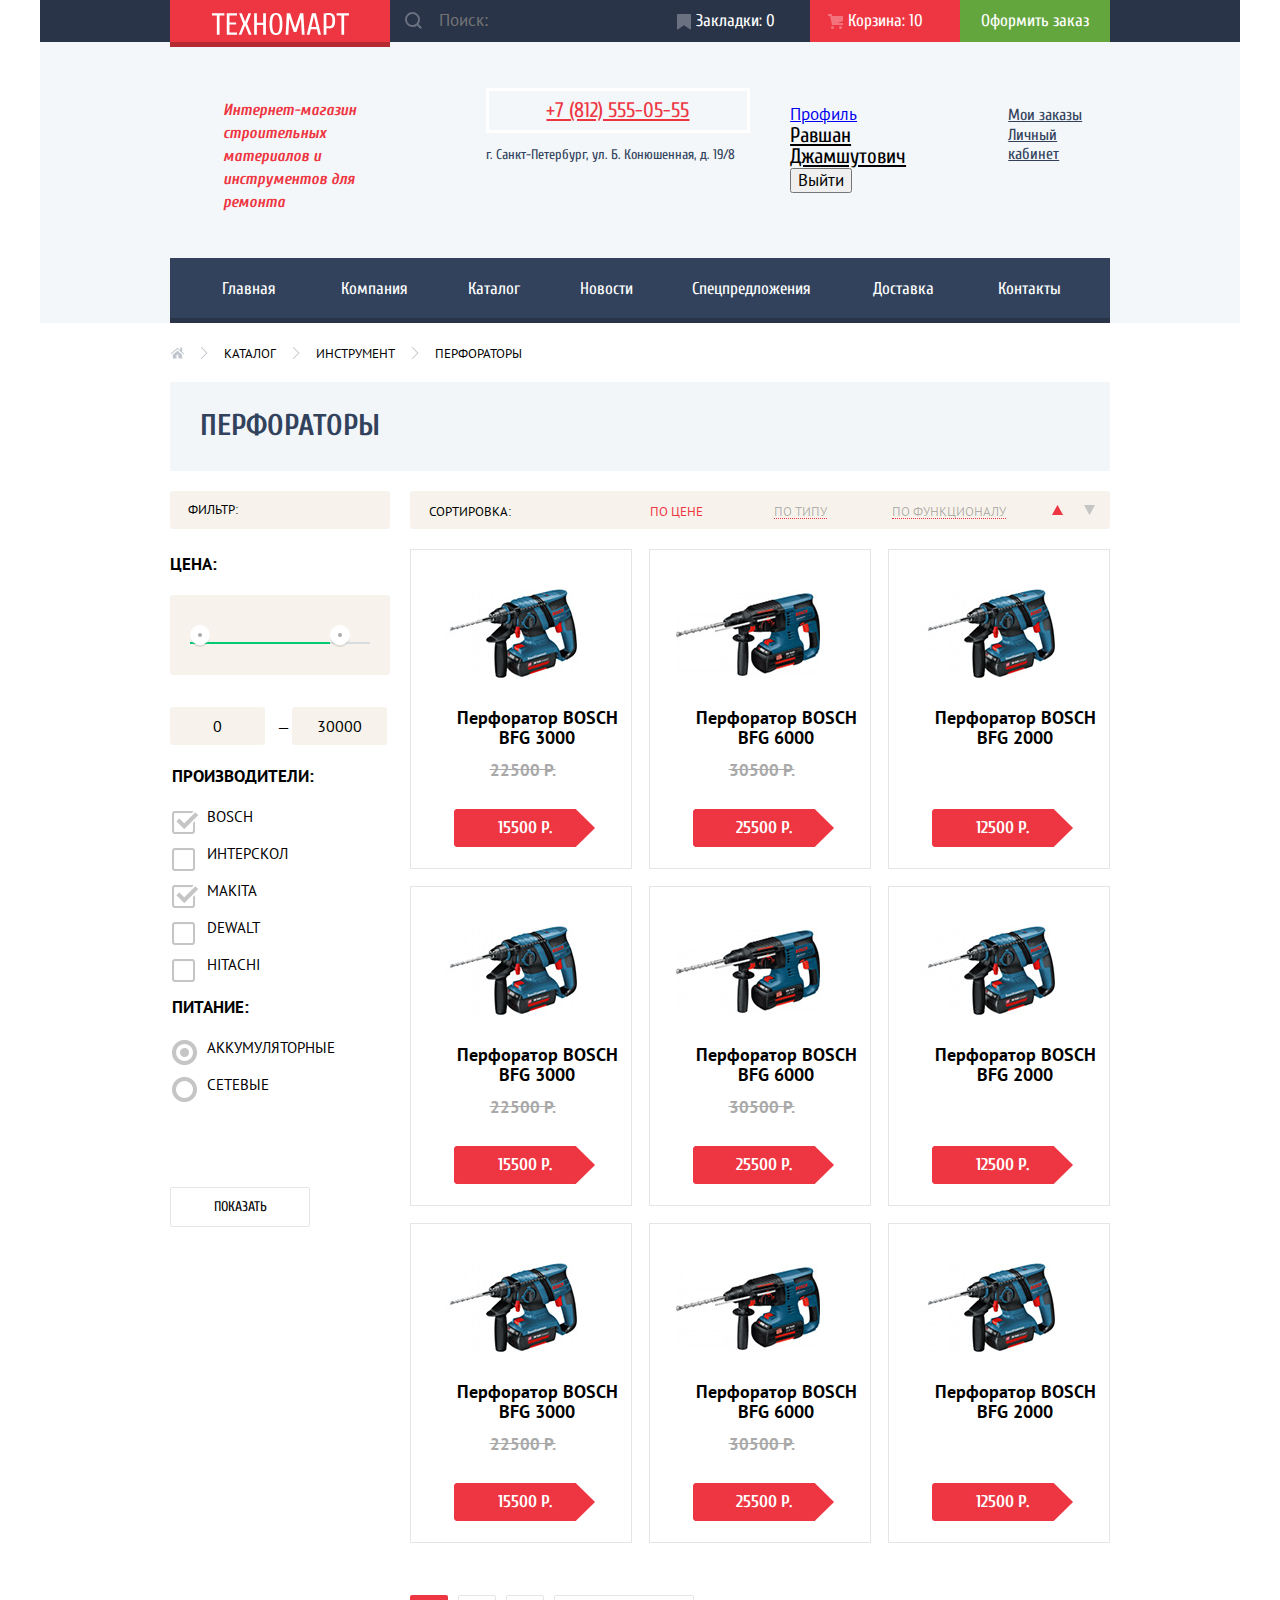
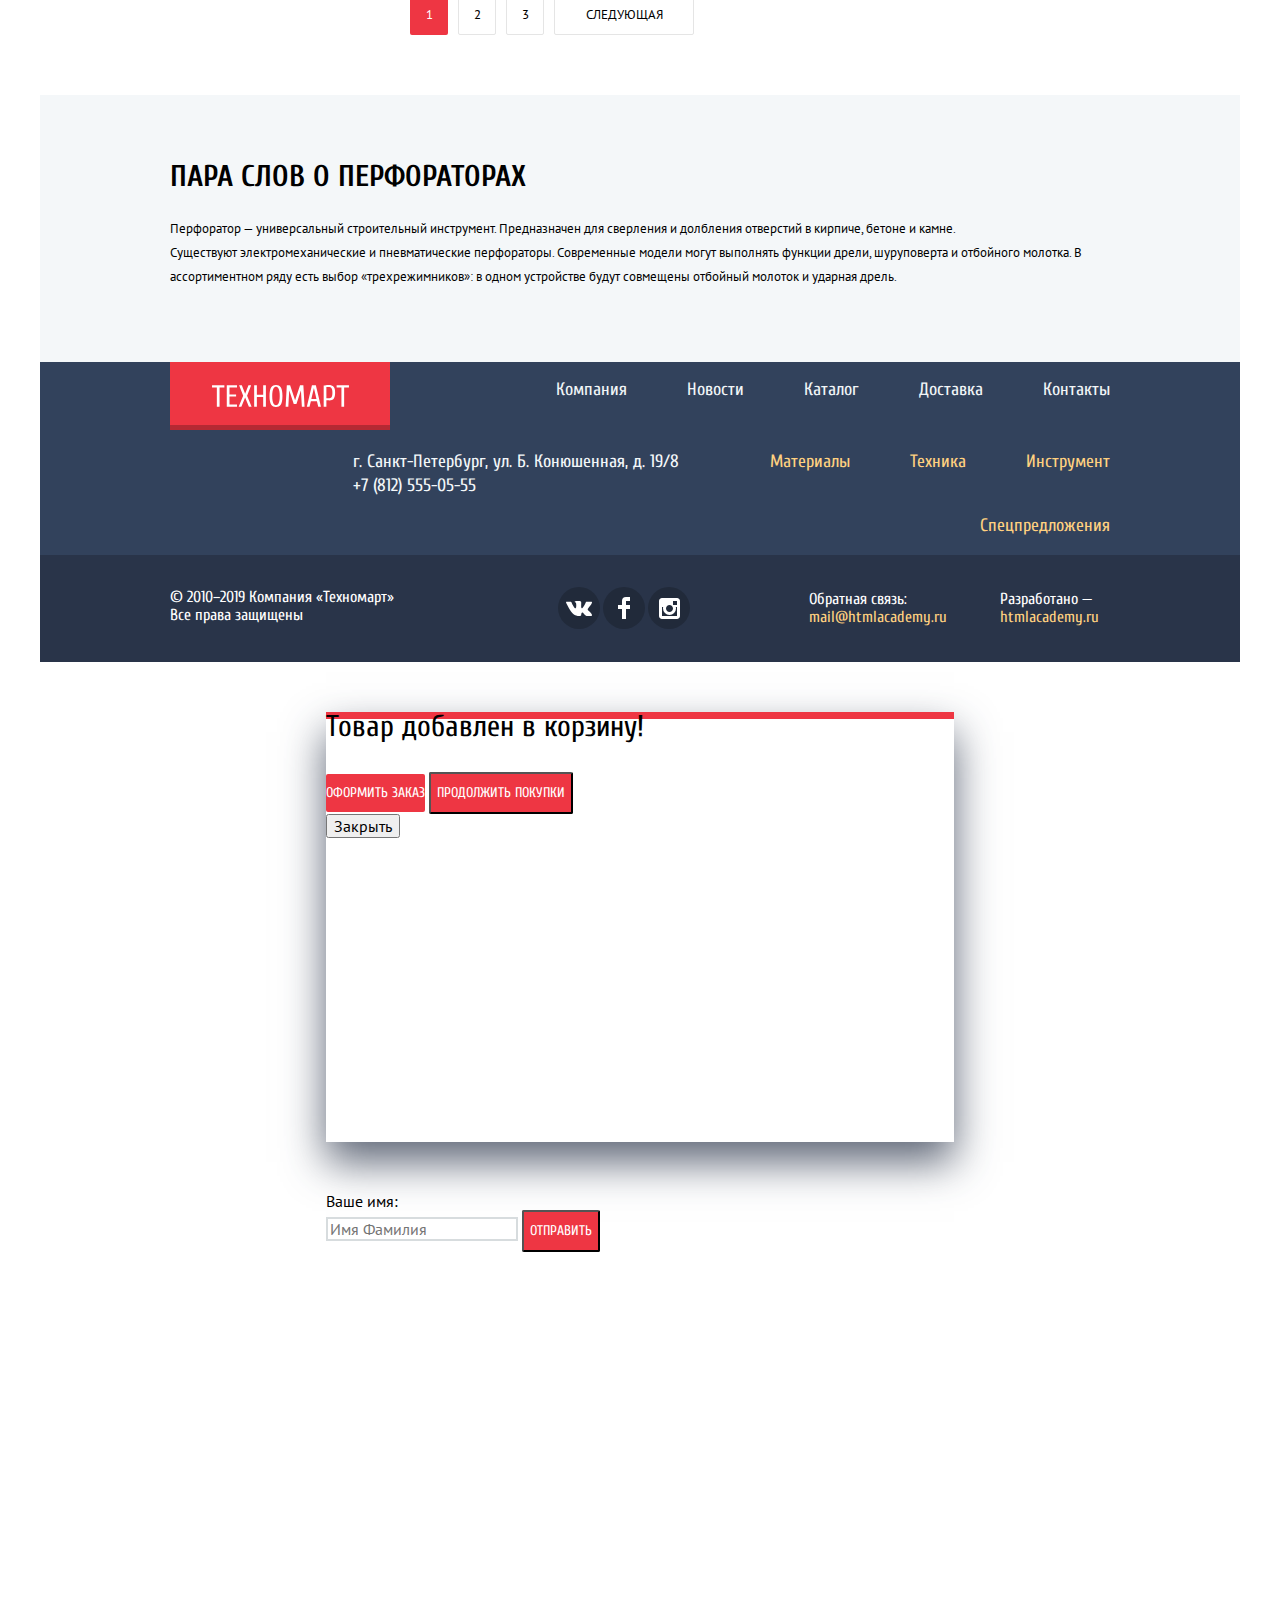
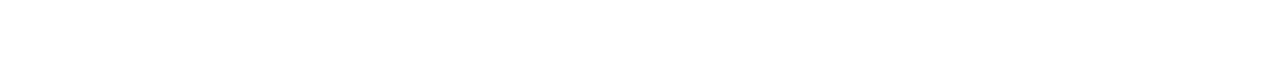
==== commit eac9d1fa: "Защита" ====
--- a/catalog.html
+++ b/catalog.html
@@ -12,46 +12,46 @@
 
     <header class="main-header">
     	<nav class="main-navigation">
-    		<ul class="product-navigation">
-          <li class="main-header-logo">
-            <a href="index.html">
-              <img src="img/logo.svg" width="109" height="19" alt="Логотип магазина Техномарт">
-            </a>
-          </li>
-          <li>
-            <form action="#" method="get">
-              <button class="visually-hidden" type="submit" name="find">Найти</button>
-              <label for="search"></label>
-              <input class="product-search" type="search" name="search-field" id="search" placeholder="Поиск:">
-            </form>
-          </li>
-          <li class="product-bookmarks"><a href="#">Закладки: 0</a></li>
-          <li class="product-cart"><a href="#">Корзина: 0</a></li>
-          <li class="product-order"><a href="#">Оформить заказ</a></li>
-        </ul>
-    		<h1 class="page-title">Интернет-магазин строительных материалов и инструментов для ремонта</h1>
-    		<p class="phone-number">
-          <a href="tel:+78125550555">+7 (812) 555-05-55</a>
-        </p>
-    		<p class="header-address">г. Санкт-Петербург, ул. Б. Конюшенная, д. 19/8</p>
-			  <ul class="user-login">
-          <li><a href="#">Профиль</a></li>
-          <li><a href="#">Равшан Джамшутович</a></li>
-				  <li><button class="logout" type="button">Выйти</button></li>
-        </ul>
-        <ul class="user-links">
-          <li><a href="#">Мои заказы</a></li>
-				  <li><a href="#">Личный кабинет</a></li>
-			  </ul>
-    		<ul class="site-navigation">
-    			<li><a href="index.html">Главная</a></li>
-    			<li><a href="#">Компания</a></li>
-    			<li><a href="catalog.html">Каталог</a></li>
-    			<li><a href="#">Новости</a></li>
-    			<li><a href="#">Спецпредложения</a></li>
-    			<li><a href="#">Доставка</a></li>
-    			<li><a href="#">Контакты</a></li>
-    		</ul>
+        <section class="header-top">
+    		  <ul class="product-navigation">
+            <li>
+                <label for="search"></label>
+                <input class="product-search" type="text" name="search-field" id="search" placeholder="Поиск:">
+            </li>
+            <li><a class="buy-links" href="#">Закладки: 0</a></li>
+            <li><a class="buy-links added-cart" href="#">Корзина: 10</a></li>
+            <li><a class="buy-links" href="#">Оформить заказ</a></li>
+          </ul>
+        </section>
+        <section class="header-middle">
+    		  <h1 class="page-title">Интернет-магазин строительных материалов и инструментов для ремонта</h1>
+    		  <div class="contacts-block">
+              <p class="phone-number">
+                <a href="tel:+78125550555">+7 (812) 555-05-55</a>
+              </p>
+            <p class="header-address">г. Санкт-Петербург, ул. Б. Конюшенная, д. 19/8</p>
+          </div>
+			    <ul class="user-login">
+            <li><a href="#">Профиль</a></li>
+            <li><a href="#">Равшан Джамшутович</a></li>
+				    <li><button class="logout" type="button">Выйти</button></li>
+          </ul>
+          <ul class="user-links">
+            <li><a href="#">Мои заказы</a></li>
+				    <li><a href="#">Личный кабинет</a></li>
+			    </ul>
+        </section>
+        <section class="header-bottom">
+    		  <ul class="site-navigation">
+    			  <li><a href="index.html">Главная</a></li>
+    			  <li><a href="#">Компания</a></li>
+    			  <li><a href="catalog.html">Каталог</a></li>
+    			  <li><a href="#">Новости</a></li>
+    			  <li><a href="#">Спецпредложения</a></li>
+    			  <li><a href="#">Доставка</a></li>
+    			  <li><a href="#">Контакты</a></li>
+    		  </ul>
+        </section>
     	</nav>
     </header>
 
@@ -60,70 +60,81 @@
         <li><a href="index.html">Главная</a></li>
         <li><a href="catalog.html">Каталог</a></li>
         <li><a href="#">Инструмент</a></li>
-        <li class="breadcrumbs-current">Перфораторы</li>
+        <li class="breadcrumbs-current"><a>Перфораторы</a></li>
       </ul>
       <h2 class="hammer-drills">ПЕРФОРАТОРЫ</h2>
       <section class="filters">
         <h2 class="filter-headers">ФИЛЬТР:</h2>
         <form class="filter" action="#" method="get">
-            <fieldset>
-              <legend>ЦЕНА:</legend>
-                <label for="price-range"></label>
-                <input class="range-field" type="range" name="price" min="0" max="30000" id="price-range">
-                <output class="range-field" name="sum">0—30000</output>
-            </fieldset>
-            <fieldset>
-              <legend>ПРОИЗВОДИТЕЛИ:</legend>
-                <ul class="filter-option">
-                    <li>
-                      <input type="checkbox" name="BOSCH" id="filter-bosh" checked>
-                      <label for="filter-bosh">BOSCH</label>
-                    </li>
-                    <li>
-                      <input type="checkbox" name="ИНТЕРСКОЛ" id="filter-interskol">
-                      <label for="filter-interskol">ИНТЕРСКОЛ</label>
-                    </li>
-                    <li>
-                      <input type="checkbox" name="MAKIta" id="filter-makita" checked>
-                      <label for="filter-makita">MAKIta</label>
-                    </li>
-                    <li>
-                      <input type="checkbox" name="Dewalt" id="filter-dewalt">
-                      <label for="filter-dewalt">Dewalt</label>
-                    </li>
-                    <li>
-                      <input type="checkbox" name="Hitachi" id="filter-hitachi">
-                      <label for="filter-hitachi">Hitachi</label>
-                    </li>
+          <div class="price-field">
+            <h2 class="price-header">ЦЕНА:</h2>
+            <p class="range"></p>
+            <p class="min">0</p>
+            <p class="max">30000</p>
+          </div>
+          <fieldset class="manufacturers-field">
+            <legend class="legend-manufacturers">ПРОИЗВОДИТЕЛИ:</legend>
+              <ul class="filter-option">
+                <li>
+                  <label class="check" for="filter-bosh">BOSCH</label>
+                  <input class="check-input" type="checkbox" name="BOSCH" id="filter-bosh" checked>
+                  <span class="check-box"></span>
+                </li>
+                <li>
+                  <label class="check" for="filter-interskol">ИНТЕРСКОЛ</label>
+                  <input class="check-input" type="checkbox" name="ИНТЕРСКОЛ" id="filter-interskol">
+                  <span class="check-box"></span>
+                </li>
+                <li>
+                  <label class="check" for="filter-makita">MAKIta</label>
+                  <input class="check-input" type="checkbox" name="MAKIta" id="filter-makita" checked>
+                  <span class="check-box"></span>
+                </li>
+                <li>
+                  <label class="check" for="filter-dewalt">Dewalt</label>
+                  <input class="check-input" type="checkbox" name="Dewalt" id="filter-dewalt">
+                  <span class="check-box"></span>
+                </li>
+                <li>
+                  <label class="check" for="filter-hitachi">Hitachi</label>
+                  <input class="check-input" type="checkbox" name="Hitachi" id="filter-hitachi">
+                  <span class="check-box"></span>
+                </li>
+              </ul>
+          </fieldset>
+          <fieldset class="power-field">
+            <legend class="legend-power">ПИТАНИЕ:</legend>
+              <ul class="filter-option">
+                <li>
+                  <label class="check" for="filter-rechargeable">Аккумуляторные</label>
+                  <input class="radio-input" type="radio" name="power-type" id="filter-rechargeable" checked>
+                  <span class="radio"></span>
+                </li>
+                <li>
+                  <label class="check" for="filter-line">Сетевые</label>
+                  <input class="radio-input" type="radio" name="power-type" id="filter-line">
+                  <span class="radio"></span>
+                </li>
                 </ul>
-            </fieldset>
-            <fieldset>
-              <legend>ПИТАНИЕ:</legend>
-                <ul class="filter-option">
-                  <li>
-                    <input type="radio" name="power-type" id="filter-rechargeable" checked>
-                    <label for="filter-rechargeable">Аккумуляторные</label>
-                  </li>
-                  <li>
-                    <input type="radio" name="power-type" id="filter-line">
-                    <label for="filter-line">Сетевые</label>
-                  </li>
-                </ul>
-            </fieldset>
-            <button class="button filter-button" type="submit">ПОКАЗАТЬ</button>
+          </fieldset>
+          <button class="button filter-button" type="submit">ПОКАЗАТЬ</button>
         </form>
       </section>
       <section class="sorting-and-products">
         <ul class="sorting">
-          <li>СОРТИРОВКА:</li>
+          <li><a>СОРТИРОВКА:</a></li>
           <li><a class="sorting-current">ПО ЦЕНЕ</a></li>
           <li><a href="#">ПО ТИПУ</a></li>
           <li><a href="#">ПО ФУНКЦИОНАЛУ</a></li>
-          <li><a class="arrow-up sorting-current">По возрастанию</a></li>
-          <li><a class="arrow-down" href="#">По убыванию</a></li>
+          <li><a>По возрастанию</a></li>
+          <li><a href="#">По убыванию</a></li>
         </ul>
         <ul class="products-list">
           <li class="catalog-item">
+            <div class="actions">
+              <a class="button" href="#">КУПИТЬ</a>
+              <button class="button" type="button">В закладки</button>
+            </div>
             <img src="img/item1/item.jpg" width="218" height="170" alt="Перфоратор BOSCH BFG 3000">
             <p class="product-name">Перфоратор BOSCH
             BFG 3000</p>
@@ -138,8 +149,7 @@
             <button class="button product-price-button" type="button">25500 Р.</button>
           </li>
           <li class="catalog-item badge-new">
-            <button class="button to-buy" type="button">КУПИТЬ</button>
-            <button class="button to-bookmarks" type="button">В закладки</button>
+            <img src="img/item6/item.jpg" width="218" height="170" alt="Перфоратор BOSCH BFG 2000">
             <p class="product-name">Перфоратор BOSCH
             BFG 2000</p>
 
@@ -152,7 +162,7 @@
             <p class="product-old-price">22500 Р.</p>
             <button class="button product-price-button" type="button">15500 Р.</button>
           </li>
-          <li class="catalog-item">
+          <li class="catalog-item badge-new">
             <img src="img/item5/item.jpg" width="218" height="170" alt="Перфоратор BOSCH BFG 6000">
             <p class="product-name">Перфоратор BOSCH
             BFG 6000</p>
@@ -166,7 +176,7 @@
 
             <button class="button product-price-button" type="button">12500 Р.</button>
           </li>
-          <li class="catalog-item">
+          <li class="catalog-item badge-new">
             <img src="img/item7/item.jpg" width="218" height="170" alt="Перфоратор BOSCH BFG 3000">
             <p class="product-name">Перфоратор BOSCH
             BFG 3000</p>
@@ -192,42 +202,35 @@
           <li class="pagination-current"><a>1</a></li>
           <li class="pagination-item"><a href="#">2</a></li>
           <li class="pagination-item"><a href="#">3</a></li>
-          <li class="pagination-item"><a href="#">СЛЕДУЮЩАЯ</a></li>
-        </ul>
-
+          <li class="pagination-item pagination-next"><a href="#">СЛЕДУЮЩАЯ</a></li>
+        </ul>
       </section>
       <section class="about-product">
         <div class="product-description">
           <h2 class="heading-about">ПАРА СЛОВ О ПЕРФОРАТОРАХ</h2>
           <p class="about">
             Перфоратор — универсальный строительный инструмент. Предназначен для сверления и долбления отверстий в кирпиче, бетоне и камне.
-              <br>
+            <br>
             Существуют электромеханические и пневматические перфораторы. Современные модели могут выполнять функции дрели, шуруповерта и отбойного молотка. В ассортиментном ряду есть выбор «трехрежимников»: в одном устройстве будут совмещены отбойный молоток и ударная дрель.
           </p>
         </div>
       </section>
     </main>
-
     <footer class="main-footer">
       <section class="footer-top">
         <ul class="footer-top-navigation">
-          <li class="footer-logo">
-            <a href="index.html"><img src="img/logo.svg" width="138" height="23" alt="Логотип магазина Техномарт"></a>
-          </li>
           <li><a href="#">Компания</a></li>
           <li><a href="#">Новости</a></li>
           <li><a href="catalog.html">Каталог</a></li>
           <li><a href="#">Доставка</a></li>
           <li><a href="#">Контакты</a></li>
         </ul>
-      </section>
-      <section class="footer-middle">
-        <p class="footer-address">
-          г. Санкт-Петербург, ул. Б. Конюшенная, д. 19/8
-          <br>
-          +7 (812) 555-05-55
-        </p>
         <ul class="footer-middle-navigation">
+          <li class="footer-address">
+            г. Санкт-Петербург, ул. Б. Конюшенная, д. 19/8
+            <br>
+            +7 (812) 555-05-55
+          </li>
           <li><a href="#">Материалы</a></li>
           <li><a href="#">Техника</a></li>
           <li><a href="#">Инструмент</a></li>
@@ -242,27 +245,23 @@
         </p>
         <ul class="footer-social">
           <li>
-            <a class="visually-hidden" href="#"><img src="img/vk-icon.svg" width="26" height="15" alt="Иконка Вконтакте">Vkontakte</a>
-          </li>
-          <li>
-            <a class="visually-hidden" href="#"><img src="img/fb-icon.svg" width="12" height="22" alt="Иконка Фейсбук">Facebook</a>
-          </li>
-          <li>
-            <a class="visually-hidden" href="#"><img src="img/insta-icon.svg" width="21" height="21" alt="Иконка Инстаграм">Instagram</a>
+            <a class="social" href="#"><span>Vkontakte</span></a>
+          </li>
+          <li>
+            <a class="social" href="#"><span>Facebook</span></a>
+          </li>
+          <li>
+            <a class="social" href="#"><span>Instagram</span></a>
           </li>
         </ul>
         <ul class="footer-info">
           <li>
             Обратная связь:
-            <p class="footer-copyright">
-              <a href="mailto:mail@htmlacademy.ru">mail@htmlacademy.ru</a>
-            </p>
+            <a href="mailto:mail@htmlacademy.ru">mail@htmlacademy.ru</a>
           </li>
           <li>
             Разработано —
-            <p class="footer-copyright">
-              <a href="https://htmlacademy.ru/intensive/htmlcss">htmlacademy.ru</a>
-            </p>
+            <a href="https://htmlacademy.ru/intensive/htmlcss">htmlacademy.ru</a>
           </li>
         </ul>
       </section>
--- a/css/style.css
+++ b/css/style.css
@@ -1,28 +1,27 @@
 body {
   margin: 0;
   padding: 0;
-
   font-family: "PT Sans", "Arial", sans-serif;
   font-weight: normal;
   color: #000000;
-
   background-color: white;
 }
 
 .button {
-  height: 38px;
-
+  display: inline-block;
+  box-sizing: border-box;
+  padding-top: 10px;
+  padding-bottom: 10px;
+  font-family: "Cuprum", "Arial", sans-serif;
   font-size: 14px;
   line-height: 18px;
   color: #ffffff;
   text-transform: uppercase;
   text-align: center;
-
+  vertical-align: middle;
+  text-decoration: none;
+  border-radius: 2px;
   background-color: #ee3643;
-}
-
-a {
-  text-decoration: none;
 
 }
 
@@ -31,139 +30,509 @@
 }
 
 .main-navigation {
+  position: relative;
+  width: 1200px;
+  margin-right: auto;
+  margin-left: auto;
+  padding: 0;
   font-size: 17px;
   color: #ffffff;
-
   background-color: #f4f7f9;
-}
-
-.product-navigation,
+
+  /* Временно для сетки */
+  min-height: 320px;
+}
+
+.header-top {
+  display: flex;
+  width: 1200px;
+  margin: 0 auto;
+  padding: 0;
+  background-color: #293449;
+
+  /* Временно для сетки */
+  min-height: 42px;
+}
+
+.product-navigation {
+  display: flex;
+  justify-content: flex-end;
+  flex-wrap: wrap;
+  width: 940px;
+  margin: 0 auto;
+  padding: 0;
+
+  /* Временно для сетки */
+  min-height: 42px;
+}
+
+.product-navigation li {
+  position: relative;
+  width: 150px;
+  align-self: flex-start;
+
+  /* Временно для сетки */
+  min-height: 42px;
+}
+
+.product-navigation a {
+  text-align: center;
+}
+
+.main-navigation::before {
+  content: "";
+  position: absolute;
+  top: 0px;
+  left: 130px;
+  width: 220px;
+  height: 47px;
+  background-image: url(../img/svg-technomart/logo-technomart.svg);
+  background-repeat: no-repeat;
+  background-position: center;
+  background-color: #ee3643;
+  box-shadow: inset 0px -5px 0 0 rgba(0, 0, 0, 0.24);
+}
+
+.product-navigation li:nth-child(1) {
+  width: 270px;
+}
+
 .product-search {
+  position: relative;
+  /*width: 270px;*/
+  width: 221px;
+  margin-left: 49px;
+  padding: 0;
   background-color: #293449;
-}
-
-.product-navigation li {
-/*  width: 150px;
-  height: 42px;*/
-}
-
-.product-navigation .main-header-logo {
-/*  width: 220px;
-  height: 47px;*/
-
-  box-shadow: inset 0px -5px 0 0 rgba(0, 0, 0, 0.24);
-  background-color: #ee3643;
+  border: none;
+
+
+  /* Временно для сетки */
+  min-height: 42px;
+}
+
+input[type="search"]::-webkit-input-placeholder {
+  color: white;
+  font-family: "Cuprum", "Arial", sans-serif;
+}
+
+.product-navigation li:first-child {
+  position: relative;
+  /*width: 221px;*/
+  /*margin-left: 49px;*/
+  margin: 0;
+  padding: 0;
+
+  /* Временно для сетки */
+
+}
+
+/*.product-search::before*/
+.product-navigation li:first-child::before {
+  content: "";
+  position: absolute;
+  top: 12px;
+  left: 15px;
+  width: 17px;
+  height: 17px;
+  background-image: url(../img/svg-technomart/icon-search.svg);
+  background-repeat: no-repeat;
+  /*background-color: white;*/
+  opacity: 0.3;
+}
+
+.buy-links {
+  display: block;
+  padding-top: 12px;
+  padding-bottom: 12px;
+  font-family: "Cuprum", "Arial", sans-serif;
+  font-size: 17px;
+  line-height: 18px;
+  text-decoration: none;
 }
 
 .product-navigation a,
-.user-bar a,
 .site-navigation a {
   color: #ffffff;
 }
 
-.product-navigation li:nth-child(5) {
-/*  width: 150px;
-  height: 42px;*/
-
+li:nth-child(4) .buy-links {
   background-color: #63a63e;
 }
 
+.product-navigation li:nth-child(2) a::before {
+  content: "";
+  position: absolute;
+  top: 14px;
+  left: 17px;
+  width: 14px;
+  height: 16px;
+  background-image: url(../img/svg-technomart/icon-bookmark.svg);
+  background-repeat: no-repeat;
+  opacity: 0.3;
+}
+
+.product-navigation li:nth-child(3) a::before {
+  content: "";
+  position: absolute;
+  top: 14px;
+  left: 18px;
+  width: 15px;
+  height: 15px;
+  background-image: url(../img/svg-technomart/icon-cart.svg);
+  background-repeat: no-repeat;
+  opacity: 0.3;
+}
+
+.header-middle {
+  display: flex;
+  justify-content: flex-end;
+  width: 940px;
+  margin-top: 46px;
+  margin-right: auto;
+  margin-bottom: 44px;
+  margin-left: auto;
+
+  /* Временно для сетки */
+  min-height: 68px;
+}
+
 .page-title {
-/*  width: 196px;
-  height: 60px;*/
-
-  font-family: "Cuprum";
+  align-self: flex-end;
+  width: 196px;
+  margin-bottom: 0;
+  margin-left: 53px;
+  padding: 0;
+  font-family: "Cuprum", "Arial", sans-serif;
   font-size: 16px;
   font-style: italic;
   line-height: 23px;
   color: #ee3643;
+
+  /* Временно для сетки */
+  min-height: 60px;
+}
+
+.contacts-block {
+  align-self: flex-start;
+  width: 270px;
+  margin-left: 71px;
+
+  /* Временно для сетки */
+  min-height: 68px;
 }
 
 .phone-number {
-/*  width: 270px;
-  height: 45px;*/
-
-  border: solid 3px #ffffff;
+  margin: 0;
+  padding: 0;
+  border: 3px solid #ffffff;
 }
 
 .phone-number a {
-  font-family: "Cuprum";
+  display: block;
+  padding-top: 9px;
+  padding-bottom: 9px;
+  font-family: "Cuprum", "Arial", sans-serif;
   font-size: 21px;
   line-height: 21px;
+  text-align: center;
   color: #ee3643;
 }
 
 .header-address {
-/*  width: 250px;
-  height: 13px;*/
-
-  font-family: "Cuprum";
+  margin-top: 10px;
+  margin-right: auto;
+  margin-bottom: 0;
+  margin-left: auto;
+  padding: 0;
+  font-family: "Cuprum", "Arial", sans-serif;
   font-size: 14px;
   line-height: 24px;
   color: #32425c;
 }
 
+.user-bar {
+  display: flex;
+  justify-content: flex-end;
+  align-self: flex-start;
+  width: 281px;
+  margin-top: 0;
+  margin-left: 69px;
+  padding: 0;
+
+  /* Временно для сетки */
+  min-height: 45px;
+}
+
 .user-bar li:first-child {
-/*  width: 121px;
-  height: 45px;*/
-}
-
-.user-bar li:last-child {
-/*  width: 150px;
-  height: 45px;*/
+  position: relative;
+}
+
+.user-bar li:first-child a::before {
+  content: "";
+  position: absolute;
+  top: 14px;
+  left: 14px;
+  width: 20px;
+  height: 17px;
+  background-image: url(../img/svg-technomart/icon-login.svg);
+  background-repeat: no-repeat;
+}
+
+.user-bar li:nth-child(2) {
+  margin-left: 10px;
 }
 
 .user-bar a {
-  color: #000000;
-
+  padding-top: 12px;
+  padding-bottom: 12px;
+  color: #000000;
+  line-height: 21px;
+  border-radius: 0;
   background-color: white;
 }
 
+.user-bar li:first-child a {
+  width: 121px;
+  padding-right: 27px;
+  padding-left: 48px;
+}
+
+.user-bar li:nth-child(2) a {
+  width: 150px;
+  padding-right: 25px;
+  padding-left: 25px;
+}
+
+.header-bottom {
+  display: flex;
+  width: 940px;
+  margin: 0 auto;
+  padding: 0;
+
+  /* Временно для сетки */
+  min-height: 60px;
+  background-color: rgba(239, 137, 137, 0.3);
+}
+
 .site-navigation {
+  display: flex;
+  width: 940px;
+  margin: 0;
+  padding: 0;
   box-shadow: inset 0px -5px 0 0 #293449;
   background-color: #32425c;
 }
 
-.around-slider {
-/*  width: 300px;
-  height: 123px;*/
-}
-
-.around-slider p {
-  font-family: Cuprum;
+.site-navigation a {
+  display: block;
+  padding-top: 22px;
+  padding-bottom: 26px;
+  font-family: "Cuprum", "Arial", sans-serif;
+  font-size: 17px;
+  line-height: 17px;
+  text-decoration: none;
+}
+
+/*возможно space-between*/
+
+.site-navigation li:first-child a {
+  padding-right: 34px;
+  padding-left: 52px;
+}
+
+.site-navigation li:nth-child(2) a {
+  padding-right: 31px;
+  padding-left: 31px;
+}
+
+.site-navigation li:nth-child(3) a {
+  padding-right: 29px;
+  padding-left: 29px;
+}
+
+.site-navigation li:nth-child(4) a {
+  padding-right: 31px;
+  padding-left: 31px;
+}
+
+.site-navigation li:nth-child(5) a {
+  padding-right: 28px;
+  padding-left: 28px;
+}
+
+.site-navigation li:nth-child(6) a {
+  padding-right: 34px;
+  padding-left: 34px;
+}
+
+.site-navigation li:nth-child(7) a {
+  padding-right: 50px;
+  padding-left: 30px;
+}
+
+/*возможно space-between*/
+
+.slider-area {
+  display: flex;
+  justify-content: space-between;
+  width: 940px;
+  margin-top: 59px;
+  margin-right: auto;
+  margin-bottom: 53px;
+  margin-left: auto;
+  padding: 0px;
+
+  /* Временно для сетки */
+  min-height: 409px;
+}
+
+.slider-area li {
+  /* Временно для сетки */
+  min-height: 123px;
+}
+
+.left-column {
+  display: flex;
+  flex-wrap: wrap;
+  justify-content: space-between;
+  width: 620px;
+  margin: 0;
+  padding: 0;
+}
+
+.left-column li {
+  position: relative;
+  width: 300px;
+  padding: 0;
+}
+
+.left-column .slider {
+  position: relative;
+  width: 620px;
+  height: 266px;
+  margin-top: 20px;
+}
+
+.slider .slider-header {
+  position: absolute;
+  top: 27px;
+  left: 24px;
+}
+
+.slider .slider-joke {
+  position: absolute;
+  top: 65px;
+  left: 25px;
+}
+
+.slider-back {
+  position: absolute;
+  top: 114px;
+  left: 25px;
+  width: 22px;
+  height: 40px;
+  text-indent: -10000px;
+  background: url(../img/svg-technomart/icon-left.svg) no-repeat;
+  border: none;
+}
+
+.slider-forward {
+  position: absolute;
+  top: 114px;
+  right: 20px;
+  width: 22px;
+  height: 40px;
+  text-indent: -10000px;
+  background: url(../img/svg-technomart/icon-right.svg) no-repeat;
+  border: none;
+}
+
+.slider .open-catalog {
+  position: absolute;
+  top: 206px;
+  left: 25px;
+  width: 195px;
+  margin: 0;
+  background-color: #ee3643;
+}
+
+.right-column {
+  display: flex;
+  flex-wrap: wrap;
+  width: 300px;
+  margin: 0;
+  padding: 0;
+
+  /* Временно для сетки */
+  min-height: 409px;
+}
+
+.right-column li {
+  position: relative;
+  width: 300px;
+  padding: 0;
+}
+
+.left-column p,
+.right-column p {
+  position: absolute;
+  top: 26px;
+  left: 23px;
+  margin: 0;
+  font-family: "Cuprum", "Arial", sans-serif;
   font-size: 24px;
   font-weight: bold;
   line-height: 30px;
   color: #ffffff;
 }
 
-.around-slider a {
-  font-family: Cuprum;
-  font-size: 14px;
-  text-transform: uppercase;
-  text-align: center;
-  color: #ffffff;
-
+.left-column a,
+.right-column a {
+  position: absolute;
+  top: 63px;
+  right: 140px;
+  box-sizing: border-box;
+  width: 135px;
+
+  margin: 0;
   background-color: rgba(0, 0, 0, 0.1);
 }
 
-.around-slider li:first-child {
+.left-column li:first-child {
+  background:
+    url(../img/svg-technomart/icon-1.svg)
+    no-repeat top 31px right 43px;
   background-color: #ffbf47;
 }
 
-.around-slider li:nth-child(2) {
+.left-column li:nth-child(2) {
+  background:
+    url(../img/svg-technomart/icon-2.svg)
+    no-repeat top 33px right 28px;
   background-color: #3bbce3;
 }
 
-.around-slider li:nth-child(3) {
+.right-column li:nth-child(1) {
+  background:
+    url(../img/svg-technomart/icon-3.svg)
+    no-repeat top 31px right 31px;
   background-color: #dc91d8;
 }
 
-.around-slider li:nth-child(4) {
+.right-column li:nth-child(2) {
+  margin-top: 20px;
+  background:
+    url(../img/svg-technomart/icon-4.svg)
+    no-repeat top 26px right 45px;
   background-color: #8ed78f;
 }
 
-.around-slider li:nth-child(5) {
+.right-column li:nth-child(3) {
+  margin-top: 20px;
+  background:
+    url(../img/svg-technomart/icon-5.svg)
+    no-repeat top 32px right 31px;
   background-color: #ffc047;
 }
 
@@ -171,62 +540,103 @@
   background-color: #d7b880;
 }
 
-.slider-header {
-  font-family: Cuprum;
+.slider .slider-header {
+  font-family: "Cuprum", "Arial", sans-serif;
   font-size: 36px;
   font-weight: bold;
   line-height: 36px;
+  text-transform: uppercase;
   color: #ffffff;
 }
 
-.slider-joke {
-  font-family: Cuprum;
+.slider .slider-joke {
+  font-family: "Cuprum", "Arial", sans-serif;
   font-size: 18px;
   line-height: 24px;
   color: #ffffff;
 }
 
-.open-catalog {
-  font-family: Cuprum;
-  line-height: 18px;
-  letter-spacing: normal;
-  text-align: center;
-  color: #ffffff;
+.popular-products {
+  display: flex;
+  flex-direction: column;
+  justify-content: space-between;
+  width: 940px;
+  margin-right: auto;
+  margin-left: auto;
+  padding: 0px;
+
+  /* Временно для сетки */
+  min-height: 427px;
 }
 
 .popular-headers {
-/*  width: 940px;
-  height: 89px;*/
-
+  position: relative;
+  width: 940px;
+  margin: 0;
+  padding: 0;
   background-color: #f9f5f0;
+
+  /* Временно для сетки */
+  min-height: 89px;
 }
 
 .header-popular {
-  font-family: Cuprum;
+  margin: 0;
+  padding-top: 33px;
+  padding-right: auto;
+  padding-bottom: auto;
+  padding-left: 30px;
+  font-family: "Cuprum", "Arial", sans-serif;
   font-size: 30px;
   font-weight: normal;
   line-height: 30px;
+  text-transform: uppercase;
   color: #32425c;
 }
 
 .button-popular {
-
-  font-family: Cuprum;
-  font-size: 14px;
-  line-height: 18px;
-  text-align: center;
-  color: #ffffff;
+  position: absolute;
+  top: 25px;
+  right: 24px;
+  width: 253px;
+}
+
+.popular-products-list {
+  display: flex;
+  justify-content: space-between;
+  width: 940px;
+  margin: 0;
+  padding: 0;
+
+  /* Временно для сетки */
+  min-height: 318px;
 }
 
 .popular-products-list li {
-/*  width: 220px;
-  height: 318px;*/
-
+  position: relative;
+  width: 220px;
+  padding: 0;
   border: solid 1px #eaeaea;
   background-color: #ffffff;
+
+  /* Временно для сетки */
+  min-height: 318px;
+}
+
+.bage-new::after {
+  content: "";
+  position: absolute;
+  top: 0;
+  right: 0;
+  width: 60px;
+  height: 59px;
+  background: url(../img/new-flag.png) no-repeat;
 }
 
 .product-name {
+  position: absolute;
+  bottom: 102px;
+  left: 32px;
   font-size: 18px;
   font-weight: bold;
   line-height: 20px;
@@ -235,6 +645,10 @@
 }
 
 .product-old-price {
+  position: absolute;
+  right: 75px;
+  bottom: 72px;
+  left: 78px;
   text-decoration: line-through;
   font-size: 17px;
   font-weight: bold;
@@ -243,311 +657,1268 @@
   color: #a9a9a9;
 }
 
-.popular-manufacturers-list li {
-/*  width: 220px;
-  height: 145px;*/
-
+.product-price-button {
+  position: absolute;
+  bottom: 21px;
+  left: 43px;
+  width: 141px;
+
+  font-size: 17px;
+  font-weight: bold;
+  line-height: 18px;
+  text-align: center;
+  color: white;
+  background: url(../img/item-button.png) no-repeat;
+  border: none;
+
+  min-height: 38px;
+}
+
+.popular-manufacturers {
+  display: flex;
+  flex-direction: column;
+  justify-content: space-between;
+  width: 940px;
+  margin-top: 21px;
+  margin-right: auto;
+  margin-left: auto;
+  padding: 0px;
+
+  /* Временно для сетки */
+  min-height: 419px;
+}
+
+.manufacturers-list {
+  display: flex;
+  flex-wrap: wrap;
+  justify-content: space-between;
+  align-content: space-between;
+  width: 940px;
+  margin: 0;
+  padding: 0;
+
+  /* Временно для сетки */
+  min-height: 310px;
+}
+
+.manufacturers-list li {
+  padding: 0;
+  background-color: #ffffff;
+
+  /* Временно для сетки */
+  min-height: 145px;
+}
+
+.manufacturers-list a {
+  display: block;
+  box-sizing: border-box;
+  width: 220px;
+  margin: 0;
+  padding: 0;
   border: solid 1px #eaeaea;
   background-color: #ffffff;
-}
+
+
+  /* Временно для сетки */
+  height: 145px;
+}
+
+.manufacturers-list li:first-child a {
+  padding-top: 54px;
+  padding-right: 47px;
+  padding-bottom: 54px;
+  padding-left: 47px;
+}
+
+.manufacturers-list li:nth-child(2) a {
+  padding-top: 53px;
+  padding-right: 49px;
+  padding-bottom: 52px;
+  padding-left: 48px;
+}
+
+.manufacturers-list li:nth-child(3) a {
+  padding-top: 48px;
+  padding-right: 37px;
+  padding-bottom: 53px;
+  padding-left: 37px;
+}
+
+.manufacturers-list li:nth-child(4) a {
+  padding-top: 21px;
+  padding-right: 11px;
+  padding-bottom: 36px;
+  padding-left: 9px;
+}
+
+.manufacturers-list li:nth-child(5) a {
+  padding-top: 58px;
+  padding-right: 23px;
+  padding-bottom: 56px;
+  padding-left: 28px;
+}
+
+.manufacturers-list li:nth-child(6) a {
+  padding-top: 35px;
+  padding-right: 51px;
+  padding-bottom: 37px;
+  padding-left: 48px;
+}
+
+.manufacturers-list li:nth-child(7) a {
+  padding-top: 23px;
+  padding-right: 34px;
+  padding-bottom: 26px;
+  padding-left: 35px;
+}
+
+.manufacturers-list li:nth-child(8) a {
+  padding-top: 34px;
+  padding-right: 6px;
+  padding-bottom: 42px;
+  padding-left: 10px;
+}
+
+
+
+
+
 
 .services {
+  position: relative;
+  display: flex;
+  flex-wrap: wrap;
+  width: 1200px;
+  margin-top: 85px;
+  margin-right: auto;
+  margin-left: auto;
+  padding: 0px;
   background-color: #f4f7f9;
-}
-
-.service-header {
+
+  /* Временно для сетки */
+  min-height: 522px;
+  /*background-color: rgba(231, 84, 217, 0.4);*/
+}
+
+.container2 {
+  display: flex;
+  flex-wrap: wrap;
+  width: 398px;
+  margin-top: 68px;
+  margin-bottom: 0;
+  margin-left: 130px;
+  padding: 0;
+
+  /* Временно для сетки */
+  min-height: 105px;
+}
+
+.services-header {
+  margin: 0;
+  padding: 0;
   text-transform: uppercase;
-  font-family: Cuprum;
+  font-family: "Cuprum", "Arial", sans-serif;
   font-size: 30px;
   line-height: 30px;
   color: #000000;
 }
 
-.service-description {
+.services-description {
+  margin-top: 38px;
+  margin-bottom: 0;
+  padding: 0;
   font-size: 13px;
   line-height: 24px;
   color: #000000;
 }
 
-.sevices-menu li {
-/*  width: 240px;
-  height: 61px;*/
-
+.container4 {
+  display: flex;
+  justify-content: flex-start;
+  width: 940px;
+  margin-top: 74px;
+  margin-right: auto;
+  margin-bottom: 99px;
+  margin-left: auto;
+  padding: 0;
+
+  /* Временно для сетки */
+  min-height: 183px;
+  /*background-color: rgba(231, 84, 217, 0.4);*/
+}
+
+.services-menu {
+  position: relative;
+  margin: 0;
+  padding: 0;
+}
+
+.services-menu a {
+  display: block;
+  box-sizing: border-box;
+  width: 240px;
+  min-height: 61px;
+  /*margin: 0;*/
+  padding-top: 16px;
+  padding-bottom: 15px;
+  padding-left: 23px;
+  font-family: "Cuprum", "Arial", sans-serif;
+  font-size: 21px;
+  font-weight: bold;
+  line-height: 30px;
+  text-decoration: none;
+  color: white;
   box-shadow:
     0px 1px 0 0 #293449,
     inset 0px 1px 0 0 #405069;
   background-color: #32425c;
 }
 
-.services .services-menu-current {
-  font-family: Cuprum;
+.services-menu .services-menu-current {
+  color: #32425c;
+  box-shadow:
+  0px 1px 0 0 white,
+  inset 0px 1px 0 0 white;
+  background-color: white;
+}
+
+.services-menu::after {
+  content: "";
+  position: absolute;
+  top: -48px;
+  right: 0;
+  width: 10px;
+  height: 279px;
+  background-image: url(../img/shadow.png);
+  background-repeat: no-repeat;
+  background-size: 10px 279px;
+}
+
+.button-request {
+  width: 195px;
+  margin-top: 31px;
+}
+
+/*.menu-service*/ {
+  margin: 0;
+}
+
+/*.input-menu*/ {
+  position: absolute;
+  width: 1px;
+  height: 1px;
+  margin: -1px;
+  border: 0;
+  padding: 0;
+  clip: rect(0 0 0 0);
+  overflow: hidden;
+}
+
+/*.services-label*/ {
+  display: block;
+  box-sizing: border-box;
+  width: 240px;
+  min-height: 61px;
+  margin: 0;
+  padding-top: 21px;
+  padding-bottom: 20px;
+  padding-left: 23px;
+  font-family: "Cuprum", "Arial", sans-serif;
   font-size: 21px;
   font-weight: bold;
   line-height: 30px;
+  color: white;
+  box-shadow:
+    0px 1px 0 0 #293449,
+    inset 0px 1px 0 0 #405069;
+  background-color: #32425c;
+}
+
+/*.input-menu:checked + label*/ {
   color: #32425c;
-
   box-shadow:
-    0px 1px 0 0 #ffffff,
-    inset 0px 1px 0 0 #ffffff;
-  background-color: #ffffff;
-}
-
-.sevices-menu a {
-  font-family: Cuprum;
-  font-size: 21px;
-  font-weight: bold;
-  line-height: 30px;
-  color: #ffffff;
-}
-
-.service-item {
+    0px 1px 0 0 white,
+    inset 0px 1px 0 0 white;
+  background-color: white;
+}
+
+
+
+
+
+.container3 {
+  position: relative;
+  /*display: none;*/
+  /*width: 275px;*/
+  width: 620px;
+  margin-top: 0;
+  margin-left: 80px;
+  z-index: 10;
+}
+
+.services-item {
+  margin: 0;
   text-transform: uppercase;
-  font-family: Cuprum;
+  font-family: "Cuprum", "Arial", sans-serif;
   font-size: 36px;
   line-height: 36px;
   color: #32425c;
 }
 
-.delivery-description {
-/*  width: 275px;
-  height: 83px;*/
-}
-
-.guarantee-description {
-/*  width: 379px;
-  height: 109px;*/
-}
-
-.credit-description {
-/*  width: 279px;
-  height: 36px;*/
+.services-item-description {
+
+  margin: 0;
+  padding-top: 20px;
+  font-size: 13px;
+  line-height: 24px;
+  color: #000000;
+}
+
+.services-delivery {
+  position: relative;
+  width: 275px;
+
+}
+
+.services-guarantee {
+  position: relative;
+  width: 379px;
+}
+
+.services-credit {
+  position: relative;
+  width: 279px;
+}
+
+.services-delivery::after {
+  content: "";
+  position: absolute;
+  top: -15px;
+  left: 151px;
+  width: 468px;
+  height: 261px;
+  background-image: url(../img/delivery.png);
+  background-repeat: no-repeat;
+}
+
+.services-guarantee::after {
+  content: "";
+  position: absolute;
+  top: -37px;
+  left: 237px;
+  width: 389px;
+  height: 283px;
+  background-image: url(../img/guarantee.png);
+  background-repeat: no-repeat;
+}
+
+.services-credit::after {
+  content: "";
+  position: absolute;
+  top: -39px;
+  left: 163px;
+  width: 465px;
+  height: 285px;
+  background-image: url(../img/credit.png);
+  background-repeat: no-repeat;
+}
+
+
+
+.container-1 {
+  display: flex;
+  justify-content: space-between;
+  width: 1200px;
+  margin-right: auto;
+  margin-left: auto;
+  padding: 0px;
+
+  /* Временно для сетки */
+  min-height: 536px;
+}
+
+.company {
+  width: 519px;
+  margin-top: 82px;
+  margin-bottom: 86px;
+  margin-left: 130px;
+  padding: 0;
+
+  /* Временно для сетки */
+  min-height: 368px;
+  /*background-color: rgba(232, 140, 140, 0.3);*/
 }
 
 .company-header {
   text-transform: uppercase;
-  font-family: Cuprum;
+  font-family: "Cuprum", "Arial", sans-serif;
   font-size: 30px;
   line-height: 30px;
   color: #000000;
 }
 
 .advantages {
-/*  width: 519px;
-  height: 37px;*/
-
   font-size: 13px;
   line-height: 24px;
   color: #000000;
 }
 
 .transport-companies {
-/*  width: 386px;
-  height: 161px;*/
-
+  margin-top: 40px;
+  margin-bottom: 37px;
   font-size: 13px;
   line-height: 24px;
   color: #000000;
 }
 
-.transport-companies li {
-  font-family: Cuprum;
+.transport-companies-list li {
+  position: relative;
+  margin-top: 23px;
+  padding: 0;
+  /*margin-left: 36px;*/
+  font-family: "Cuprum", "Arial", sans-serif;
   font-size: 18px;
   line-height: 20px;
 }
 
+.transport-companies-list li::before {
+  content: "";
+  position: absolute;
+  top: 9px;
+  left: -36px;
+  width: 25px;
+  height: 2px;
+  background-color: #ee3643;
+}
+
+.more-details {
+  width: 220px;
+
+  /* Временно для сетки */
+  /*min-height: 38px;*/
+}
+
+.contacts {
+  width: 300px;
+  margin-top: 82px;
+  margin-right: 130px;
+  margin-bottom: 86px;
+  margin-left: 0px;
+  padding: 0;
+
+  /* Временно для сетки */
+  min-height: 368px;
+  /*background-color: rgba(232, 140, 140, 0.3);*/
+}
+
 .contacts-header {
-  font-family: Cuprum;
+  font-family: "Cuprum", "Arial", sans-serif;
   font-size: 30px;
   line-height: 30px;
   color: #000000;
 }
 
 .pickup {
-/*  width: 179px;
-  height: 36px;*/
 
   font-size: 13px;
   line-height: 24px;
   color: #000000;
 }
 
+.contacts img {
+  margin-top: 36px;
+  margin-bottom: 40px;
+}
+
+.get-lost {
+  width: 300px;
+  border: none;
+  min-height: 38px;
+}
+
+
+
+
+
+
+
+
+
+
+
 .main-footer {
+  position: relative;
+  display: flex;
+  flex-wrap: wrap;
+  width: 1200px;
+  margin: 0 auto;
   background-color: #32425c;
-}
-
-.footer-bottom {
-  background-color: #293449;
-}
-
- .footer-logo {
-/*  width: 220px;
-  height: 68px;*/
-
+
+  /* Временно для сетки */
+  min-height: 300px;
+}
+
+.main-footer::before {
+  content: "";
+  position: absolute;
+  top: 0;
+  left: 130px;
+  width: 220px;
+  height: 68px;
+  background-image: url(../img/svg-technomart/logo-technomart.svg);
+  background-repeat: no-repeat;
+  background-position: center;
+  background-color: #ee3643;
   box-shadow: inset 0px -5px 0 0 rgba(0, 0, 0, 0.24);
-  background-color: #ee3643;
- }
+}
+
+.footer-top {
+  display: flex;
+  flex-wrap: wrap;
+  width: 940px;
+  margin: 0 auto;
+  padding: 0;
+
+  /* Временно для сетки */
+  min-height: 193px;
+}
+
+.footer-top-navigation {
+  display: flex;
+  justify-content: flex-end;
+  width: 940px;
+  margin-right: auto;
+  margin-left: auto;
+  /*width: 550px;*/
+
+  /* Временно для сетки */
+  min-height: 24px;
+}
 
 .footer-top-navigation a {
-  font-family: Cuprum;
+  display: inline-block;
+  margin-left: 60px;
+  font-family: "Cuprum", "Arial", sans-serif;
   font-size: 18px;
   line-height: 24px;
   color: #f1f5f7;
+  text-decoration: none;
+}
+
+/*.footer-wrapper-2*/ {
+  width: 940px;
+  margin-right: auto;
+  margin-left: auto;
+}
+
+
+
+
+
+.footer-middle-navigation {
+  display: flex;
+  flex-wrap: wrap;
+  justify-content: flex-end;
+  align-items: baseline;
+  width: 940px;
+  margin: 0 auto;
+  padding: 0;
+
+  /* Временно для сетки */
+  min-height: 40px;
 }
 
 .footer-address {
-/*  width: 322px;
-  height: 40px;*/
-
-  font-family: Cuprum;
+  display: block;
+  font-family: "Cuprum", "Arial", sans-serif;
   font-size: 18px;
   line-height: 24px;
   color: #f3f7f9;
 }
 
 .footer-middle-navigation a {
-  font-family: Cuprum;
+
+  margin-left: 60px;
+  padding: 0;
+  font-family: "Cuprum", "Arial", sans-serif;
   font-size: 18px;
   line-height: 24px;
+  text-decoration: none;
   color: #ffd180;
 }
 
+.footer-middle-navigation li:nth-child(2) a {
+  margin-left: 91px;
+  padding: 0;
+}
+
+
+
+
+
+.footer-bottom {
+  display: flex;
+  align-items: center;
+  width: 1200px;
+  margin: 0 auto;
+  background-color: #293449;
+
+  /* Временно для сетки */
+  min-height: 107px;
+}
+
+/*.bottom-container*/ {
+  display: flex;
+  align-items: center;
+  width: 940px;
+  margin: 0 auto;
+}
+
+
+
+
+
+
 .footer-copyright {
-/*  width: 228px;
-  height: 33px;*/
-
-  font-family: Cuprum;
+  width: 228px;
+  margin-left: 130px;
+  font-family: "Cuprum", "Arial", sans-serif;
   font-size: 16px;
   line-height: 18px;
   color: #ffffff;
-}
-
-.footer-social li {
-/*  width: 42px;
-  height: 42px;*/
-
+
+  /* Временно для сетки */
+  min-height: 40px;
+}
+
+.footer-social {
+  display: flex;
+  width: 132px;
+  margin-right: 119px;
+  margin-left: 160px;
+  padding: 0;
+}
+
+.social {
+  display: inline-block;
+  width: 42px;
+  height: 42px;
+  margin-right: 3px;
+  text-indent: -10000px;
   border-radius: 50%;
   background-color: #212a3a;
 }
 
+li:first-child .social {
+  background-image: url(../img/svg-technomart/icon-vk.svg);
+  background-repeat: no-repeat;
+  background-position: center;
+}
+
+li:nth-child(2) .social {
+  background-image: url(../img/svg-technomart/icon-fb.svg);
+  background-repeat: no-repeat;
+  background-position: center;
+}
+
+li:nth-child(3) .social {
+  background-image: url(../img/svg-technomart/icon-insta.svg);
+  background-repeat: no-repeat;
+  background-position: center;
+}
+
+.footer-info {
+  display: flex;
+  justify-content: flex-start;
+  width: 300px;
+  margin-right: 0;
+  padding: 0;
+}
+
 .footer-info li {
-  font-family: Cuprum;
+  font-family: "Cuprum", "Arial", sans-serif;
   font-size: 16px;
   line-height: 18px;
   color: #ffffff;
 }
 
-.footer-copyright a {
-  font-family: Cuprum;
+.footer-info li:first-child {
+  margin-right: 53px;
+}
+
+.footer-info a {
+  display: inline-block;
+  font-family: "Cuprum", "Arial", sans-serif;
   font-size: 16px;
   line-height: 18px;
   color: #ffd180;
+  text-decoration: none;
+}
+
+
+.modals {
+  width: 628px;
+  min-height: 430px;
+  margin: 50px auto;
 }
 
 .modal-get-lost {
-/*  width: 620px;
-  height: 430px;*/
-
   box-shadow:
     inset 0px 7px 0px 0 #ee3643,
     0px 20px 40px 0 rgba(0, 0, 0, 0.75);
 }
 
 .button-send {
-/*  width: 620px;
-  height: 112px;*/
-
   background-color: #f4f4f4;
 }
 
 
 
+
+
                          /*CATALOG.HTML*/
 
 
 
+
+
+
+
+
+.added-cart {
+  background-color: #ee3643;
+}
+
 .user-login li:nth-child(2) a {
-  font-family: Cuprum;
+  font-family: "Cuprum", "Arial", sans-serif;
   font-size: 21px;
   line-height: 21px;
   color: #000000;
 }
 
-
-
 .user-links a {
-/*  width: 75px;
-  height: 14px;*/
-
   text-decoration: underline;
-  font-family: Cuprum;
+  font-family: "Cuprum", "Arial", sans-serif;
   font-size: 16px;
   line-height: 18px;
   color: #32425c;
 }
 
-.breadcrumbs li,
+
+
+
+
+.container {
+  display: flex;
+  flex-wrap: wrap;
+  width: 1200px;
+  margin: 0 auto;
+  padding: 0;
+
+  /* Временно для сетки */
+  min-height: 1370px;
+  /*background-color: rgba(240, 96, 96, 0.3);*/
+}
+
+.breadcrumbs {
+  display: flex;
+  align-items: center;
+  width: 940px;
+  margin: 0 auto;
+  padding: 0;
+
+  /* Временно для сетки */
+  min-height: 59px;
+  /*background-color: rgba(100, 96, 100, 0.5);*/
+}
+
 .breadcrumbs a {
+  position: relative;
+  display: inline-block;
+  margin: 0;
+  margin-right: 40px;
+  padding: 0;
+  text-decoration: none;
   text-transform: uppercase;
   font-size: 13px;
-  line-height: 18px;
-  color: #000000;
-}
+  line-height: 13px;
+  color: #000000;
+
+  /* Временно для сетки */
+  /*background-color: rgba(200, 200, 100, 0.5);*/
+}
+
+.breadcrumbs li:first-child a {
+  width: 14px;
+  height: 12px;
+  background-image: url(../img/svg-technomart/icon-home.svg);
+  background-repeat: no-repeat;
+  background-size: 14px 12px;
+  background-position: center;
+  text-indent: -10000px;
+}
+
+.breadcrumbs li:first-child a::after,
+.breadcrumbs li:nth-child(2) a::after,
+.breadcrumbs li:nth-child(3) a::after {
+  content: "";
+  position: absolute;
+  top: 0;
+  right: -24px;
+  width: 8px;
+  height: 12px;
+  background-image: url(../img/svg-technomart/icon-right-small.svg);
+  background-repeat: no-repeat;
+}
+
+
+
+
 
 .hammer-drills {
-/*  width: 940px;
-  height: 89px;*/
-
-  font-family: Cuprum;
+  box-sizing: border-box;
+  width: 940px;
+  margin: 0 auto;
+  padding-top: 29px;
+  padding-bottom: 30px;
+  padding-left: 30px;
+  font-family: "Cuprum", "Arial", sans-serif;
   font-size: 30px;
   line-height: 30px;
   color: #32425c;
-
   background-color: #f2f6f8;
-}
+
+  /* Временно для сетки */
+  min-height: 89px;
+}
+
+
+
+
+
+.filters {
+  /*display: flex;*/
+  flex-wrap: wrap;
+  width: 220px;
+  margin-top: 20px;
+  margin-left: 130px;
+  padding: 0;
+
+  /* Временно для сетки */
+  min-height: 746px;
+}
+
+.filter-headers {
+  box-sizing: border-box;
+  margin: 0;
+  margin-bottom: 20px;
+  padding-top: 10px;
+  padding-bottom: 10px;
+  padding-left: 18px;
+  font-size: 13px;
+  font-weight: normal;
+  line-height: 18px;
+  color: #000000;
+  border-radius: 3px;
+  background-color: #f7f3ec;
+
+  /* Временно для сетки */
+  min-height: 38px;
+}
+
+/*.price-field*/ {
+  width: 220px;
+  margin: 0;
+  margin-top: 20px;
+  margin-bottom: 20px;
+  padding: 0;
+
+  /* Временно для сетки */
+  min-height: 80px;
+  /*background-color: rgba(200, 200, 100, 0.5);*/
+}
+
+fieldset {
+  padding: 0;
+  border: none;
+}
+
+/*legend.legend-price,*/
+legend.legend-manufacturers,
+legend.legend-power {
+  font-size: 17px;
+  font-weight: bold;
+  line-height: 30px;
+  color: #000000;
+
+  /* Временно для сетки */
+  /*background-color: rgba(200, 200, 100, 0.5);*/
+}
+
+
+
+/*.range-field*/ {
+  display: block;
+  box-sizing: border-box;
+  margin: 0 auto;
+  margin-top: 20px;
+}
+
+/*.range-numbers*/ {
+  display: block;
+  margin-top: 10px;
+}
+
+/*output*/ {
+  /* Временно для сетки */
+  /*background-color: rgba(200, 200, 100, 0.5);*/
+}
+
+
+
+
+
+.price-field {
+  width: 220px;
+
+  /* Временно для сетки */
+  min-height: 162px;
+}
+
+.price-header {
+  position: relative;
+  font-size: 17px;
+  font-weight: bold;
+  line-height: 30px;
+  color: #000000;
+}
+
+.price-header::after {
+  content: "";
+  position: absolute;
+  top: 93px;
+  left: 20px;
+  width: 180px;
+  height: 2px;
+  /*background-color: #d7dcde;*/
+  background-image:
+    linear-gradient(to right, #00ca74 140px, #d7dcde 140px, #d7dcde 180px);
+  z-index: 10;
+}
+
+.range {
+  position: relative;
+  width: 220px;
+  background-color: #f7f3ec;
+  border-radius: 3px;
+
+  /* Временно для сетки */
+  min-height: 80px;
+}
+
+.range::before {
+  content: "";
+  position: absolute;
+  width: 20px;
+  height: 22px;
+  top: 30px;
+  left: 20px;
+  background-image: url(../img/svg-technomart/filter-button.svg);
+  background-repeat: no-repeat;
+  z-index: 11;
+}
+
+.range::after {
+  content: "";
+  position: absolute;
+  width: 20px;
+  height: 22px;
+  top: 30px;
+  left: 160px;
+  background-image: url(../img/svg-technomart/filter-button.svg);
+  background-repeat: no-repeat;
+  z-index: 11;
+}
+
+.min,
+.max {
+  display: inline-block;
+  box-sizing: border-box;
+  width: 95px;
+  padding: 10px 0;
+  text-align: center;
+  background-color: #f7f3ec;
+  border-radius: 3px;
+
+  min-height: 38px;
+}
+
+.min {
+  position: relative;
+  margin-right: 23px;
+}
+
+.min::after {
+  content: "—";
+  position: absolute;
+  top: 11px;
+  right: -25px;
+}
+
+
+
+
+
 
 .filter-option {
+  padding: 0;
   text-transform: uppercase;
 }
 
+.filter-option li {
+  position: relative;
+  margin-bottom: 17px;
+}
+
+.check {
+  margin-left: 35px;
+  font-size: 15px;
+  line-height: 20px;
+  color: #000000;
+
+}
+
+.check-input,
+.radio-input {
+  position: absolute;
+  width: 1px;
+  height: 1px;
+  margin: -1px;
+  border: 0;
+  padding: 0;
+  clip: rect(0 0 0 0);
+  overflow: hidden;
+}
+
+.check-box {
+  position: absolute;
+  left: 0;
+  width: 27px;
+  height: 23px;
+  margin-top: 4px;
+  background-image: url(../img/checkbox-off.png);
+  background-repeat: no-repeat;
+}
+
+.check-input:checked + .check-box {
+  background-image: url(../img/checkbox-on.png);
+  background-repeat: no-repeat;
+}
+
+.check-input:focus + .check-box,
+.check-input:hover + .check-box {
+  background-image: url(../img/checkbox-off-focused.png);
+  background-repeat: no-repeat;
+}
+
+.check-input:checked:focus + .check-box,
+.check-input:checked:hover + .check-box {
+  background-image: url(../img/checkbox-on-focused.png);
+  background-repeat: no-repeat;
+}
+
+.radio {
+  position: absolute;
+  left: 0;
+  width: 27px;
+  height: 25px;
+  margin-top: 2px;
+  background-image: url(../img/radio-off.png);
+  background-repeat: no-repeat;
+}
+
+.radio-input:checked + .radio {
+  background-image: url(../img/radio-on.png);
+  background-repeat: no-repeat;
+}
+
+.radio-input:focus + .radio,
+.radio-input:hover + .radio {
+  background-image: url(../img/radio-off-focused.png);
+  background-repeat: no-repeat;
+}
+
+.radio-input:checked:focus + .radio-box,
+.radio-input:checked:hover + .radio-box {
+  background-image: url(../img/radio-on-focused.png);
+  background-repeat: no-repeat;
+}
+
 .filter-button {
-  color: #000000;
-
+  display: block;
+  box-sizing: border-box;
+  width: 140px;
+  margin-top: 75px;
+  padding-top: 10px;
+  padding-bottom: 10px;
+  color: #000000;
   border: solid 1px #e5e5e5;
+  border-radius: 2px;
   background-color: #ffffff;
+
+  min-height: 38px;
+}
+
+.sorting-and-products {
+  display: flex;
+  flex-wrap: wrap;
+  width: 700px;
+  margin-top: 20px;
+  margin-right: 130px;
+  margin-left: 20px;
+  padding: 0;
+
+  /* Временно для сетки */
+  min-height: 1142px;
 }
 
 .sorting,
 .range-field {
   text-transform: uppercase;
-
   background-color: #f7f3ec;
 }
 
+
+
+
+
+.sorting {
+  display: flex;
+  align-items: center;
+  width: 700px;
+  margin: 0;
+  padding: 0;
+  border-radius: 3px;
+
+  /* Временно для сетки */
+  min-height: 38px;
+}
+
 .sorting a {
+  display: inline-block;
+  font-size: 13px;
+  line-height: 13px;
+  text-decoration: none;
   color: rgba(0, 0, 0, 0.3);
 }
 
-.sorting a {
+.sorting li:first-child a {
+  margin-left: 19px;
+  color: #000000;
+}
+
+.sorting li:nth-child(2) a {
+  margin-left: 139px;
+  color: #ee3643;
+}
+
+.sorting li:nth-child(3) a {
+  margin-left: 71px;
   border-bottom: 1px dotted #ee3643;
 }
 
-.sorting .sorting-current {
-  color: #ee3643;
-
-  border: none;
-}
-
-.sorting .arrow-up,
-.sorting .arrow-down {
-  border: none;
+.sorting li:nth-child(4) a {
+  margin-left: 65px;
+  border-bottom: 1px dotted #ee3643;
+}
+
+.sorting li:nth-child(5) a {
+  width: 11px;
+  height: 10px;
+  margin-left: 46px;
+  text-indent: -10000px;
+  background-image: url(../img/icon-up-dir.png);
+  background-repeat: no-repeat;
+}
+
+.sorting li:nth-child(6) a {
+  width: 11px;
+  height: 10px;
+  margin-left: 21px;
+  text-indent: -10000px;
+  background-image: url(../img/icon-down-dir.png);
+  background-repeat: no-repeat;
+}
+
+
+
+
+
+.products-list {
+  display: flex;
+  flex-wrap: wrap;
+  justify-content: space-between;
+  align-content: space-between;
+  width: 700px;
+  margin-top: 20px;
+  margin-bottom: 52px;
+  padding: 0;
+
+  /* Временно для сетки */
+  min-height: 994px;
+}
+
+.products-list li {
+  /*box-sizing: border-box;*/
+  width: 220px;
+  margin: 0;
+  padding: 0;
+
+  /* Временно для сетки */
+  min-height: 318px;
 }
 
 .catalog-item {
-/*  width: 220px;
-  height: 318px;
-*/
+  position: relative;
   border: solid 1px #e5e5e5;
   background-color: #ffffff;
+}
+
+.actions {
+  position: absolute;
+  top: 1px;
+  right: 1px;
+  display: none;
+  width: 218px;
+  /*height: 170px;*/
+  padding: 40px 0;
+  background-color: white;
+  z-index: 10;
+}
+
+.actions a.button {
+  /*display: inline-block;*/
+  /*width: 135px;*/
+
+  margin: 0 auto;
+
+  margin-bottom: 7px;
+  box-shadow: inset 0px -3px 0 0 #367315;
+  background-color: #63a63e;
+}
+
+.actions button.button {
+  /*display: inline-block;*/
+  /*width: 135px;*/
+
+  margin: 0 auto;
+  color: #32425c;
+  border: 3px solid #63a63e;
+  background-color: white;
+}
+
+.catalog-item:hover .actions {
+  display: block;
 }
 
 .to-buy {
@@ -557,32 +1928,49 @@
 
 .to-bookmarks {
   color: #32425c;
-
   background-color: white;
   border: solid 3px #63a63e;
 }
 
+
+
+
+
+
+.pagination-list {
+  display: flex;
+  width: 700px;
+  margin: 0;
+  padding: 0;
+
+  /* Временно для сетки */
+  min-height: 38px;
+  /*background-color: rgba(100, 96, 100, 0.5);*/
+}
+
 .pagination-list a {
-/*  width: 38px;
-  height: 38px;*/
-
+  display: inline-block;
+  box-sizing: border-box;
+  width: 38px;
+  margin-right: 10px;
+  padding-top: 10px;
+  padding-bottom: 10px;
+  text-align: center;
+  text-decoration: none;
   border: solid 1px #e5e5e5;
-  border-radius: 1px;
+  border-radius: 2px;
   background-color: #ffffff;
 }
 
 .pagination-current a {
+  /*width: 38px;*/
+  padding-top: 11px;
+  padding-bottom: 11px;
   font-size: 13px;
   line-height: 18px;
   color: #ffffff;
-
   border: none;
   background-color: #ee3643;
-}
-
-.pagination-list li:last-child {
-/*  width: 140px;
-  height: 38px;*/
 }
 
 .pagination-item a {
@@ -590,20 +1978,37 @@
   line-height: 18px;
   color: #000000;
 }
+
+.pagination-next a {
+  width: 140px;
+}
+
+
+
+
 .about-product {
-/*  width: 1200px;
-  height: 261px;*/
-
+  width: 1200px;
+  margin-top: 60px;
+  padding: 0;
   background-color: #f4f7f9;
+
+  /* Временно для сетки */
+  min-height: 261px;
 }
 
 .product-description {
-/*  width: 938px;
-  height: 121px;*/
+  width: 940px;
+  margin: 0 auto;
+  margin-top: 67px;
+  margin-bottom: 73px;
+
+  /* Временно для сетки */
+  min-height: 121px;
+  /*background-color: rgba(100, 96, 100, 0.5);*/
 }
 
 .heading-about {
-  font-family: Cuprum;
+  font-family: "Cuprum", "Arial", sans-serif;
   font-size: 30px;
   line-height: 30px;
 }
@@ -615,23 +2020,28 @@
 }
 
 .modal-cart {
-/*  width: 620px;
-  height: 282px;*/
-
   box-shadow:
     inset 0px 7px 0px 0 #ee3643,
     0px 20px 40px 0 rgba(41, 52, 73, 0.75);
 }
 
 .added {
-  font-family: Cuprum;
+  font-family: "Cuprum", "Arial", sans-serif;
   font-size: 30px;
   line-height: 30px;
   color: #000000;
 }
 
 
+
+
+
                          /*STYLEGUIDE*/
+
+
+
+
+
 
 
 .product-navigation a:hover,
@@ -723,12 +2133,6 @@
   background-color: #ba2732;
 }
 
-/*.products-list li:hover,
-.products-list li:focus {
-
-  box-shadow: 0px 10px 25px 0 rgba(41, 52, 73, 0.5);
-}*/
-
 .to-bookmarks:hover,
 .to-bookmarks:focus {
 
@@ -747,14 +2151,6 @@
   box-shadow: 0px 10px 25px 0 rgba(41, 52, 73, 0.5);
 }
 
-/*.manufacturers-list a:active {
-  display: block;
-  width: 126px;
-  height: 37px;
-
-  background-image: url('img/bosch-transparent.jpg');
-  box-shadow: 0px 4px 10px 0 rgba(41, 52, 73, 0.5);
-}*/
 
 .sorting li:nth-child(2) a:hover,
 .sorting li:nth-child(2) a:focus,
@@ -848,3 +2244,15 @@
 }
 
 
+
+
+
+
+
+
+
+
+
+
+
+
